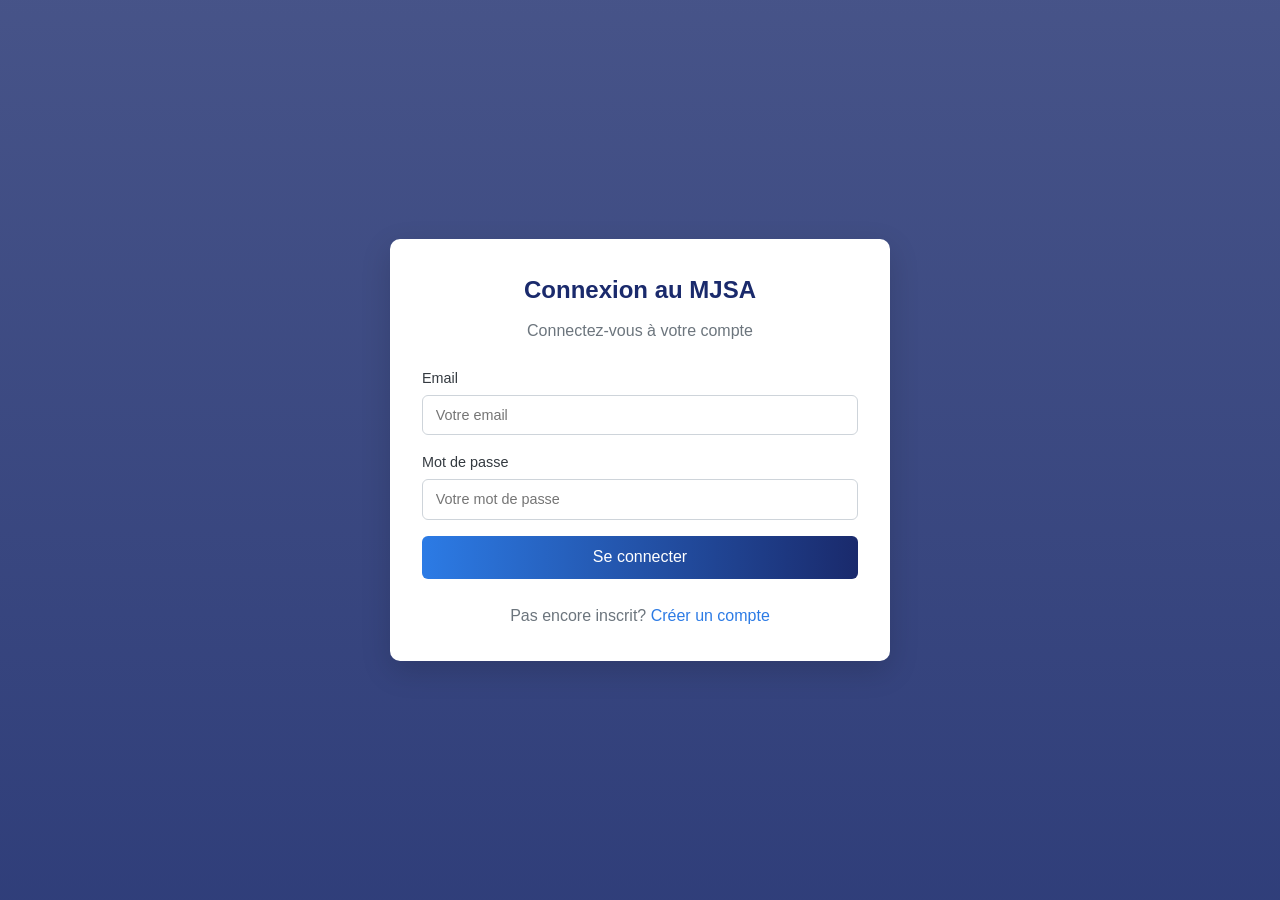
==== index.html @ ceb5ba18 "Update servant names in index.html" ====
<!DOCTYPE html>

<html lang="fr">

<head>

<meta charset="UTF-8">

<meta name="viewport" content="width=device-width, initial-scale=1.0">

<title>MJSA - Mouvement des Jeunes au Service de l'Autel</title>

<style>

/* CSS Reset et styles de base */

* {

margin: 0;

padding: 0;

box-sizing: border-box;

font-family: 'Segoe UI', Tahoma, Geneva, Verdana, sans-serif;

}

body {

background-color: #f8f9fa;

color: #343a40;

line-height: 1.6;

overflow-x: hidden;

}

a {

text-decoration: none;

color: inherit;

}

/* Couleurs principales */

:root {

--primary: #2c7be5;

--secondary: #6c757d;

--success: #00d97e;

--info: #39afd1;

--warning: #f6c343;

--danger: #e63757;

--light: #f8f9fa;

--dark: #343a40;

--white: #ffffff;

--blue-dark: #1a2a6c;

--gold: #d4af37;

}

/* Header */

header {

background: linear-gradient(135deg, var(--blue-dark), var(--primary));

color: var(--white);

padding: 1rem 0;

position: relative;

box-shadow: 0 2px 10px rgba(0, 0, 0, 0.1);

}

.header-container {

display: flex;

justify-content: space-between;

align-items: center;

max-width: 1200px;

margin: 0 auto;

padding: 0 1rem;

flex-wrap: wrap;

}

.logo-container {

display: flex;

align-items: center;

flex: 1;

min-width: 0;

}

.logo {

width: 60px;

height: 60px;

margin-right: 0.8rem;

background-color: var(--gold);

border-radius: 50%;

display: flex;

align-items: center;

justify-content: center;

font-weight: bold;

color: var(--blue-dark);

}

.logo-text h1 {

font-size: 1.5rem;

margin-bottom: 0.3rem;

color: var(--white);

}

.logo-text p {

font-size: 0.8rem;

opacity: 0.9;

color: rgba(255, 255, 255, 0.8);

line-height: 1.3;

}

/* Navigation */

nav {

width: 100%;

order: 3;

margin-top: 1rem;

}

nav ul {

display: flex;

list-style: none;

flex-wrap: wrap;

justify-content: center;

}

nav ul li {

margin: 0.3rem 0.5rem;

}

nav ul li a {

font-weight: 500;

transition: all 0.3s ease;

padding: 0.3rem 0;

position: relative;

color: var(--white);

font-size: 0.9rem;

}

nav ul li a:hover {

color: var(--gold);

}

nav ul li a::after {

content: '';

position: absolute;

bottom: 0;

left: 0;

width: 0;

height: 2px;

background-color: var(--gold);

transition: width 0.3s ease;

}

nav ul li a:hover::after {

width: 100%;

}

/* Menu hamburger pour mobile */

.menu-toggle {

display: none;

flex-direction: column;

justify-content: space-around;

width: 30px;

height: 25px;

background: transparent;

border: none;

cursor: pointer;

padding: 0;

}

.menu-toggle span {

width: 100%;

height: 3px;

background-color: var(--white);

border-radius: 5px;

transition: all 0.3s linear;

}

/* Slider */

.slider-container {

max-width: 1200px;

margin: 1rem auto;

position: relative;

overflow: hidden;

border-radius: 8px;

box-shadow: 0 5px 15px rgba(0, 0, 0, 0.1);

}

.slider {

display: flex;

transition: transform 0.5s ease;

height: 50vh;

max-height: 300px;

}

.slide {

min-width: 100%;

position: relative;

}

.slide img {

width: 100%;

height: 100%;

object-fit: cover;

}

.slide-content {

position: absolute;

bottom: 0;

left: 0;

right: 0;

background: rgba(0, 0, 0, 0.6);

color: white;

padding: 1rem;

}

.slide-content h2 {

margin-bottom: 0.3rem;

font-size: 1.2rem;

}

.slide-content p {

font-size: 0.9rem;

}

.slider-nav {

position: absolute;

top: 50%;

width: 100%;

display: flex;

justify-content: space-between;

transform: translateY(-50%);

padding: 0 0.5rem;

}

.slider-nav button {

background: rgba(255, 255, 255, 0.7);

border: none;

width: 35px;

height: 35px;

border-radius: 50%;

font-size: 1rem;

cursor: pointer;

transition: all 0.3s ease;

color: var(--blue-dark);

}

.slider-nav button:hover {

background: white;

}

.slider-dots {

position: absolute;

bottom: 0.5rem;

left: 50%;

transform: translateX(-50%);

display: flex;

}

.dot {

width: 10px;

height: 10px;

border-radius: 50%;

background: rgba(255, 255, 255, 0.5);

margin: 0 4px;

cursor: pointer;

transition: all 0.3s ease;

}

.dot.active {

background: white;

}

/* Sections */

.section {

padding: 2rem 1rem;

max-width: 1200px;

margin: 0 auto;

}

.section-title {

text-align: center;

margin-bottom: 1.5rem;

position: relative;

}

.section-title h2 {

font-size: 1.8rem;

color: var(--blue-dark);

display: inline-block;

}

.section-title h2::after {

content: '';

position: absolute;

bottom: -8px;

left: 50%;

transform: translateX(-50%);

width: 60px;

height: 3px;

background: var(--gold);

}

/* A propos */

.about-content {

display: flex;

flex-direction: column;

align-items: center;

gap: 1.5rem;

}

.about-text {

width: 100%;

}

.about-image {

width: 100%;

border-radius: 8px;

overflow: hidden;

box-shadow: 0 5px 15px rgba(0, 0, 0, 0.1);

}

.about-image img {

width: 100%;

height: auto;

display: block;

}

/* Mot du Responsable */

.message-section {

background: linear-gradient(135deg, var(--blue-dark), #3a56a8);

color: white;

padding: 2rem 1rem;

position: relative;

overflow: hidden;

}

.message-container {

max-width: 800px;

margin: 0 auto;

position: relative;

z-index: 2;

text-align: center;

}

.message-container h2 {

font-size: 1.8rem;

margin-bottom: 1rem;

color: var(--gold);

}

.message-content {

background: rgba(255, 255, 255, 0.1);

backdrop-filter: blur(10px);

border-radius: 8px;

padding: 1.5rem;

margin-bottom: 1.5rem;

position: relative;

}

.message-content::before {

content: '"';

font-size: 5rem;

position: absolute;

top: -2rem;

left: -0.5rem;

color: rgba(255, 255, 255, 0.1);

font-family: serif;

line-height: 1;

}

.message-content p {

font-size: 1rem;

line-height: 1.6;

margin-bottom: 1rem;

}

.signature {

font-family: 'Brush Script MT', cursive;

font-size: 1.5rem;

color: var(--gold);

margin-top: 0.5rem;

}

.responsable-title {

font-style: italic;

opacity: 0.9;

font-size: 0.9rem;

}

.message-bg {

position: absolute;

top: 0;

left: 0;

width: 100%;

height: 100%;

object-fit: cover;

opacity: 0.2;

z-index: 1;

}

/* Bibliothèque Média */

.media-library {

background: var(--light);

}

.media-gallery {

display: grid;

grid-template-columns: 1fr;

gap: 1rem;

margin-top: 1.5rem;

}

.media-item {

position: relative;

border-radius: 8px;

overflow: hidden;

box-shadow: 0 5px 15px rgba(0, 0, 0, 0.1);

transition: all 0.3s ease;

background: var(--white);

cursor: pointer;

}

.media-item:hover {

transform: translateY(-3px);

box-shadow: 0 8px 20px rgba(0, 0, 0, 0.15);

}

.media-thumbnail {

height: 200px;

overflow: hidden;

}

.media-thumbnail img {

width: 100%;

height: 100%;

object-fit: cover;

transition: transform 0.5s ease;

}

.media-item:hover .media-thumbnail img {

transform: scale(1.05);

}

.media-info {

padding: 1rem;

}

.media-info h3 {

margin-bottom: 0.5rem;

color: var(--blue-dark);

font-size: 1.1rem;

}

.media-meta {

display: flex;

justify-content: space-between;

color: var(--secondary);

font-size: 0.8rem;

margin-bottom: 0.8rem;

}

.media-type {

display: inline-block;

padding: 0.2rem 0.6rem;

border-radius: 20px;

font-size: 0.75rem;

font-weight: bold;

}

.media-type.photo {

background: #e3f2fd;

color: #1976d2;

}

.media-type.video {

background: #ffebee;

color: #d32f2f;

}

.view-btn {

display: inline-block;

background: var(--primary);

color: white;

padding: 0.4rem 0.8rem;

border-radius: 4px;

font-size: 0.85rem;

transition: all 0.3s ease;

}

.view-btn:hover {

background: var(--blue-dark);

}

/* Formulaire d'inscription */

.form-section {

background: linear-gradient(to bottom, #f8f9fa, #e9ecef);

}

.form-container {

background: var(--white);

border-radius: 8px;

padding: 1.5rem;

box-shadow: 0 5px 20px rgba(0, 0, 0, 0.08);

max-width: 800px;

margin: 0 auto;

border: 1px solid rgba(0, 0, 0, 0.05);

}

.form-header {

text-align: center;

margin-bottom: 1.5rem;

}

.form-header h2 {

color: var(--blue-dark);

margin-bottom: 0.5rem;

font-size: 1.5rem;

}

.form-header p {

color: var(--secondary);

font-size: 0.9rem;

}

.form-group {

margin-bottom: 1rem;

}

.form-group label {

display: block;

margin-bottom: 0.3rem;

font-weight: 500;

color: var(--dark);

font-size: 0.9rem;

}

.form-group input,

.form-group select,

.form-group textarea {

width: 100%;

padding: 0.7rem 0.8rem;

border: 1px solid #ced4da;

border-radius: 6px;

font-size: 0.9rem;

transition: all 0.3s ease;

background-color: var(--white);

}

.form-group input:focus,

.form-group select:focus,

.form-group textarea:focus {

border-color: var(--primary);

outline: none;

box-shadow: 0 0 0 3px rgba(44, 123, 229, 0.1);

}

.form-row {

display: flex;

flex-direction: column;

gap: 0;

}

.form-row .form-group {

width: 100%;

}

.submit-btn {

display: block;

width: 100%;

background: linear-gradient(to right, var(--primary), var(--blue-dark));

color: white;

border: none;

padding: 0.8rem;

font-size: 1rem;

font-weight: 500;

border-radius: 6px;

cursor: pointer;

transition: all 0.3s ease;

margin-top: 1rem;

}

.submit-btn:hover {

transform: translateY(-2px);

box-shadow: 0 5px 15px rgba(0, 0, 0, 0.1);

}

/* Section Inspirante */

.inspiration-section {

background: url('https://images.unsplash.com/photo-1518837695005-2083093ee35b?ixlib=rb-1.2.1&auto=format&fit=crop&w=1350&q=80') center/cover no-repeat;

padding: 3rem 1rem;

text-align: center;

color: white;

position: relative;

}

.inspiration-section::before {

content: '';

position: absolute;

top: 0;

left: 0;

width: 100%;

height: 100%;

background: rgba(26, 42, 108, 0.85);

}

.inspiration-content {

max-width: 800px;

margin: 0 auto;

position: relative;

z-index: 2;

}

.inspiration-content h2 {

font-size: 1.8rem;

margin-bottom: 1rem;

color: var(--gold);

}

.inspiration-content p {

font-size: 1rem;

margin-bottom: 1.5rem;

line-height: 1.6;

}

.verse {

font-style: italic;

font-size: 1.1rem;

margin: 1.5rem 0;

position: relative;

padding: 0 1.5rem;

color: rgba(255, 255, 255, 0.9);

}

.verse::before,

.verse::after {

content: '"';

font-size: 2rem;

position: absolute;

color: rgba(212, 175, 55, 0.3);

}

.verse::before {

top: -0.8rem;

left: 0;

}

.verse::after {

bottom: -1.5rem;

right: 0;

}

.cta-button {

display: inline-block;

background: linear-gradient(to right, var(--gold), #b8860b);

color: var(--dark);

padding: 0.8rem 1.5rem;

border-radius: 50px;

font-size: 0.9rem;

font-weight: bold;

text-transform: uppercase;

letter-spacing: 0.5px;

margin-top: 0.5rem;

transition: all 0.3s ease;

box-shadow: 0 5px 15px rgba(0, 0, 0, 0.2);

}

.cta-button:hover {

transform: translateY(-3px);

box-shadow: 0 8px 20px rgba(0, 0, 0, 0.3);

color: var(--white);

}

/* Footer */

footer {

background: var(--blue-dark);

color: var(--white);

padding: 2rem 0 1rem;

}

.footer-container {

max-width: 1200px;

margin: 0 auto;

padding: 0 1rem;

display: grid;

grid-template-columns: 1fr;

gap: 1.5rem;

}

.footer-col h3 {

font-size: 1.1rem;

margin-bottom: 1rem;

position: relative;

padding-bottom: 0.5rem;

color: var(--white);

}

.footer-col h3::after {

content: '';

position: absolute;

bottom: 0;

left: 0;

width: 40px;

height: 2px;

background: var(--gold);

}

.footer-col p {

margin-bottom: 0.8rem;

opacity: 0.8;

color: rgba(255, 255, 255, 0.8);

font-size: 0.9rem;

}

.footer-links {

list-style: none;

}

.footer-links li {

margin-bottom: 0.5rem;

}

.footer-links a {

opacity: 0.8;

transition: opacity 0.3s ease;

color: rgba(255, 255, 255, 0.8);

font-size: 0.9rem;

}

.footer-links a:hover {

opacity: 1;

color: var(--gold);

}

.social-links {

display: flex;

gap: 0.8rem;

margin-top: 0.8rem;

}

.social-links a {

display: flex;

align-items: center;

justify-content: center;

width: 35px;

height: 35px;

background: rgba(255, 255, 255, 0.1);

border-radius: 50%;

transition: all 0.3s ease;

color: var(--white);

font-size: 1rem;

}

.social-links a:hover {

background: var(--gold);

transform: translateY(-3px);

color: var(--dark);

}

.copyright {

text-align: center;

padding-top: 1.5rem;

margin-top: 1.5rem;

border-top: 1px solid rgba(255, 255, 255, 0.1);

opacity: 0.7;

font-size: 0.8rem;

color: rgba(255, 255, 255, 0.7);

}

/* Styles pour l'authentification */

.auth-section {

min-height: 100vh;

display: flex;

align-items: center;

justify-content: center;

background: linear-gradient(rgba(26, 42, 108, 0.8), rgba(26, 42, 108, 0.9));

padding: 2rem;

}

.auth-container {

background: var(--white);

border-radius: 10px;

padding: 2rem;

box-shadow: 0 10px 30px rgba(0, 0, 0, 0.15);

width: 100%;

max-width: 500px;

}

.auth-header {

text-align: center;

margin-bottom: 1.5rem;

}

.auth-header h2 {

color: var(--blue-dark);

margin-bottom: 0.5rem;

font-size: 1.5rem;

}

.auth-header p {

color: var(--secondary);

}

.form-switch {

text-align: center;

margin-top: 1.5rem;

color: var(--secondary);

}

.form-switch a {

color: var(--primary);

font-weight: 500;

cursor: pointer;

}

/* Message de bienvenue */

.welcome-banner {

background: linear-gradient(135deg, var(--blue-dark), #3a56a8);

color: white;

padding: 1.5rem;

text-align: center;

margin-bottom: 2rem;

border-radius: 0 0 10px 10px;

}

.welcome-banner h2 {

margin-bottom: 0.5rem;

color: var(--gold);

}

/* Site Content */

.site-content {

display: none;

}

/* Lightbox */

.lightbox {

display: none;

position: fixed;

top: 0;

left: 0;

width: 100%;

height: 100%;

background-color: rgba(0, 0, 0, 0.9);

z-index: 1000;

justify-content: center;

align-items: center;

}

.lightbox-content {

max-width: 90%;

max-height: 90%;

}

.lightbox-content img {

max-width: 100%;

max-height: 100%;

border-radius: 8px;

box-shadow: 0 0 25px rgba(0, 0, 0, 0.5);

}

.lightbox-close {

position: absolute;

top: 20px;

right: 20px;

color: white;

font-size: 2rem;

cursor: pointer;

background: rgba(0, 0, 0, 0.5);

width: 40px;

height: 40px;

border-radius: 50%;

display: flex;

align-items: center;

justify-content: center;

}

.lightbox-caption {

position: absolute;

bottom: 20px;

left: 0;

right: 0;

text-align: center;

color: white;

padding: 10px;

background: rgba(0, 0, 0, 0.7);

}

/* Styles pour les programmes */

.program-section {

background: var(--light);

}

.program-tabs {

display: flex;

justify-content: center;

margin-bottom: 2rem;

border-bottom: 1px solid #dee2e6;

}

.program-tab {

padding: 0.8rem 1.5rem;

cursor: pointer;

font-weight: 500;

color: var(--secondary);

border-bottom: 3px solid transparent;

transition: all 0.3s ease;

}

.program-tab.active {

color: var(--primary);

border-bottom: 3px solid var(--primary);

}

.program-content {

display: none;

}

.program-content.active {

display: block;

}

.schedule-table {

width: 100%;

border-collapse: collapse;

margin-bottom: 2rem;

background: var(--white);

border-radius: 8px;

overflow: hidden;

box-shadow: 0 5px 15px rgba(0, 0, 0, 0.08);

}

.schedule-table th,

.schedule-table td {

padding: 1rem;

text-align: left;

border-bottom: 1px solid #dee2e6;

}

.schedule-table th {

background-color: var(--blue-dark);

color: var(--white);

font-weight: 500;

}

.schedule-table tr:last-child td {

border-bottom: none;

}

.schedule-table tr:nth-child(even) {

background-color: #f8f9fa;

}

.schedule-table tr:hover {

background-color: #e9ecef;

}

.mass-schedule {

margin-bottom: 2rem;

}

.mass-day {

background: var(--white);

border-radius: 8px;

padding: 1.5rem;

margin-bottom: 1.5rem;

box-shadow: 0 5px 15px rgba(0, 0, 0, 0.08);

}

.mass-day h3 {

color: var(--blue-dark);

margin-bottom: 1rem;

padding-bottom: 0.5rem;

border-bottom: 2px solid var(--gold);

}

.servant-grid {

display: grid;

grid-template-columns: repeat(2, 1fr);

gap: 1rem;

}

.servant-item {

background: #f8f9fa;

padding: 0.8rem;

border-radius: 6px;

text-align: center;

}

/* Media Queries */

@media (min-width: 769px) {

.header-container {

flex-wrap: nowrap;

padding: 0 2rem;

}

nav {

width: auto;

order: initial;

margin-top: 0;

}

.menu-toggle {

display: none;

}

.logo {

width: 80px;

height: 80px;

}

.logo-text h1 {

font-size: 1.8rem;

}

.logo-text p {

font-size: 0.9rem;

}

nav ul li a {

font-size: 1rem;

}

.slider {

height: 400px;

max-height: none;

}

.slide-content {

padding: 1.5rem;

}

.slide-content h2 {

font-size: 1.8rem;

}

.section {

padding: 3rem 2rem;

}

.about-content {

flex-direction: row;

}

.media-gallery {

grid-template-columns: repeat(3, 1fr);

}

.form-row {

flex-direction: row;

gap: 1.5rem;

}

.footer-container {

grid-template-columns: repeat(3, 1fr);

}

.servant-grid {

grid-template-columns: repeat(4, 1fr);

}

}

</style>

</head>

<body>

<!-- Section d'authentification (visible par défaut) -->

<section class="auth-section" id="auth-section">

<div class="auth-container" id="login-form">

<div class="auth-header">

<h2>Connexion au MJSA</h2>

<p>Connectez-vous à votre compte</p>

</div>

<form id="login-form-element">

<div class="form-group">

<label for="login-email">Email</label>

<input type="email" id="login-email" required placeholder="Votre email">

</div>

<div class="form-group">

<label for="login-password">Mot de passe</label>

<input type="password" id="login-password" required placeholder="Votre mot de passe">

</div>

<button type="submit" class="submit-btn">Se connecter</button>

<div class="form-switch">

Pas encore inscrit? <a id="show-register">Créer un compte</a>

</div>

</form>

</div>

<div class="auth-container" id="register-form" style="display: none;">

<div class="auth-header">

<h2>Inscription au MJSA</h2>

<p>Rejoignez notre mouvement</p>

</div>

<form id="register-form-element">

<div class="form-row">

<div class="form-group">

<label for="nom">Nom</label>

<input type="text" id="nom" required placeholder="Votre nom">

</div>

<div class="form-group">

<label for="prenom">Prénom</label>

<input type="text" id="prenom" required placeholder="Votre prénom">

</div>

</div>

<div class="form-group">

<label for="email">Email</label>

<input type="email" id="email" required placeholder="Votre email">

</div>

<div class="form-row">

<div class="form-group">

<label for="password">Mot de passe</label>

<input type="password" id="password" required placeholder="Choisissez un mot de passe">

</div>

<div class="form-group">

<label for="confirm-password">Confirmer le mot de passe</label>

<input type="password" id="confirm-password" required placeholder="Confirmez votre mot de passe">

</div>

</div>

<div class="form-group">

<label for="date-naissance">Date de naissance</label>

<input type="date" id="date-naissance" required>

</div>

<div class="form-group">

<label for="motivation">Pourquoi souhaitez-vous rejoindre le MJSA?</label>

<textarea id="motivation" rows="3" placeholder="Décrivez vos motivations..."></textarea>

</div>

<button type="submit" class="submit-btn">S'inscrire</button>

<div class="form-switch">

Déjà inscrit? <a id="show-login">Se connecter</a>

</div>

</form>

</div>

</section>

<!-- Lightbox pour afficher les images -->

<div class="lightbox" id="lightbox">

<div class="lightbox-close" id="lightbox-close">×</div>

<div class="lightbox-content" id="lightbox-content"></div>

<div class="lightbox-caption" id="lightbox-caption"></div>

</div>

<!-- Contenu du site (masqué initialement) -->

<div class="site-content" id="site-content">

<!-- Header -->

<header>

<div class="header-container">

<div class="logo-container">

<img src="logo.jpeg" alt="Logo MJSA" class="logo">

<div class="logo-text">

<h1>MJSA</h1>

<p>Mouvement des Jeunes au Service de l'Autel<br>Paroisse Sainte Anne de Port-Bouët</p>

</div>

</div>

<button class="menu-toggle" aria-label="Toggle menu">

<span></span>

<span></span>

<span></span>

</button>

<nav id="main-nav">

<ul>

<li><a href="#accueil">Accueil</a></li>

<li><a href="#apropos">À propos</a></li>

<li><a href="#message">Mot du Responsable</a></li>

<li><a href="#bibliotheque">Bibliothèque</a></li>

<li><a href="#programmes">Programmes</a></li>

<li><a href="#inspiration">Inspiration</a></li>

<li><a href="#" id="logout-link">Déconnexion</a></li>

</ul>

</nav>

</div>

</header>

<!-- Message de bienvenue -->

<div class="welcome-banner">

<div class="container">

<h2>Bienvenue, <span id="user-name">Cher Membre</span> !</h2>

<p>Votre inscription a été réussie. Nous sommes ravis de vous compter parmi nous.</p>

</div>

</div>

<!-- Slider -->

<section id="accueil" class="slider-container">

<div class="slider">

<div class="slide">

<img src="akichi.jpeg" alt="FONDATEUR DU MJSA">

<div class="slide-content">

<h2>feu Monseigneur joseph aka AKICHI</h2>

<p>Rejoignez notre mouvement pour servir avec joie, respect, amour et fidelité</p>

</div>

</div>

<div class="slide">

<img src="jean luc .jpeg" alt="Retraite spirituelle">

<div class="slide-content">

<h2>Feu Père franciscain jean luc picault </h2>

<p>Fondateur du MJSA</p>

</div>

</div>

<div class="slide">

<img src="tarcisus.jpeg" alt="Formation des servants">

<div class="slide-content">

<h2>Notre saint patron </h2>

<p>Améliorez vos compétences pour mieux servir</p>

</div>

</div>

</div>

<div class="slider-nav">

<button class="prev-btn">&#10094;</button>

<button class="next-btn">&#10095;</button>

</div>

<div class="slider-dots">

<div class="dot active"></div>

<div class="dot"></div>

<div class="dot"></div>

</div>

</section>

<!-- À propos -->

<section id="apropos" class="section">

<div class="section-title">

<h2>À propos du MJSA</h2>

</div>

<div class="about-content">

<div class="about-text">

<p>Le Mouvement des Jeunes au Service de l'Autel (MJSA) de la Paroisse Sainte Anne de Port-Bouët est une organisation catholique qui rassemble des jeunes désireux de servir Dieu et l'Église à travers le service liturgique. fondé en 1988,le MJSA a pour mission de former des servants d'autel compétents, pieux et engagés dans leur foi.</p>

<p>Notre mouvement offre une formation spirituelle, liturgique et humaine aux jeunes qui souhaitent participer activement à la célébration eucharistique. Nous tenons nos répétitions les mercredis de 15h à 17h et les formations les dimanches de 15h à a 17h</p>

</div>

<div class="about-image">

<img src="gbpnhi.jpeg" alt="Groupe MJSA">

</div>

</div>

</section>

<!-- Mot du Responsable -->

<section id="message" class="message-section">

<img src="https://images.unsplash.com/photo-1518837695005-2083093ee35b?ixlib=rb-1.2.1&auto=format&fit=crop&w=1350&q=80" alt="Background" class="message-bg">

<div class="message-container">

<h2>Mot du Responsable</h2>

<div class="message-content">

<p>Chers jeunes servants, chers parents, chers membres de notre communauté paroissiale,</p>

<p>En cette année dédiée à la jeunesse et au service liturgique, je tiens à vous exprimer toute ma gratitude pour votre engagement au sein du Mouvement des Jeunes au Service de l'Autel de la Paroisse Sainte Anne de Port-Bouët.</p>

<p>Servir à l'autel n'est pas simplement une activité parmi d'autres, c'est une vocation sacrée qui vous rapproche chaque jour un peu plus du mystère eucharistique. À travers votre service, vous devenez des témoins vivants pour toute l'assemblée.</p>

<div class="signature">R. BROU Axel-mary oswald</div>

<div class="responsable-title">Responsable du MJSA - Sainte Anne de Port-Bouët</div>

</div>

</div>

</section>

<!-- Bibliothèque Média COMPLÈTE -->

<section id="bibliotheque" class="section media-library">

<div class="section-title">

<h2>Bibliothèque Média</h2>

</div>

<p style="text-align: center; margin-bottom: 2rem; color: var(--secondary);">Découvrez nos photos et vidéos des activités du MJSA. Cliquez sur une image pour l'agrandir.</p>

<div class="media-gallery">

<!-- Première ligne -->

<div class="media-item" data-image="soutanelle.jpeg" data-title="Photo avec le gbonhi des magnifique enfants de choeur">

<div class="media-thumbnail">

<img src="soutanelle.jpeg" alt="Gbonhi des magnifique enfants de choeur">

</div>

<div class="media-info">

<h3>Photo avec le gbonhi des magnifique enfants de choeur</h3>

<div class="media-meta">

<span>13 juillet 2025</span>

<span class="media-type photo">Photo</span>

</div>

<div class="view-btn">Voir</div>

</div>

</div>

<div class="media-item" data-image="theo.jpeg" data-title="Le petit diocesain">

<div class="media-thumbnail">

<img src="theo.jpeg" alt="Le petit diocesain">

</div>

<div class="media-info">

<h3>Le petit Diocesain</h3>

<div class="media-meta">

<span>13 juillet 2025</span>

<span class="media-type photo">Photo</span>

</div>

<div class="view-btn">Voir</div>

</div>

</div>

<div class="media-item" data-image="les promettants.jpeg" data-title="Les nouveaux promettants">

<div class="media-thumbnail">

<img src="les promettants.jpeg" alt="Nouveaux promettants">

</div>

<div class="media-info">

<h3>Les nouveaux promettants</h3>

<div class="media-meta">

<span>13 juillet 2025</span>

<span class="media-type photo">Photo</span>

</div>

<div class="view-btn">Voir</div>

</div>

</div>

<!-- Deuxième ligne -->

<div class="media-item" data-image="catholique.jpeg" data-title="Quelque autre servants">

<div class="media-thumbnail">

<img src="catholique.jpeg" alt="Autres servants">

</div>

<div class="media-info">

<h3>Quelques autre servants</h3>

<div class="media-meta">

<span>18 Avril 2025</span>

<span class="media-type photo">Photo</span>

</div>

<div class="view-btn">Voir</div>

</div>

</div>

<div class="media-item" data-image="dago.jpeg" data-title="Servant, missionnaire">

<div class="media-thumbnail">

<img src="dago.jpeg" alt="Servant missionnaire">

</div>

<div class="media-info">

<h3>Servant, missionnaire</h3>

<div class="media-meta">

<span>13 mai 2025</span>

<span class="media-type photo">Photo</span>

</div>

<div class="view-btn">Voir</div>

</div>

</div>

<div class="media-item" data-image="famille.jpeg" data-title="Une famille où il fait bon vivre">

<div class="media-thumbnail">

<img src="famille.jpeg" alt="Famille MJSA">

</div>

<div class="media-info">

<h3>Une famille où il fait bon vivre</h3>

<div class="media-meta">

<span>13 Mai 2024</span>

<span class="media-type photo">Photo</span>

</div>

<div class="view-btn">Voir</div>

</div>

</div>

<!-- Troisième ligne -->

<div class="media-item" data-image="yoyo.jpeg" data-title="Le premier responsable">

<div class="media-thumbnail">

<img src="yoyo.jpeg" alt="Premier responsable">

</div>

<div class="media-info">

<h3>Le premier responsable</h3>

<div class="media-meta">

<span>13 Avril 2025</span>

<span class="media-type photo">Photo</span>

</div>

<div class="view-btn">Voir</div>

</div>

</div>

<div class="media-item" data-image="tarcisus.jpeg" data-title="Notre saint patron">

<div class="media-thumbnail">

<img src="tarcisus.jpeg" alt="Saint patron">

</div>

<div class="media-info">

<h3>Notre saint patron</h3>

<div class="media-meta">

<span>13 Avril 2025</span>

<span class="media-type photo">Photo</span>

</div>

<div class="view-btn">Voir</div>

</div>

</div>

<div class="media-item" data-image="respo.jpeg" data-title="Quelques responsables">

<div class="media-thumbnail">

<img src="respo.jpeg" alt="Responsables MJSA">

</div>

<div class="media-info">

<h3>Quelques responsables</h3>

<div class="media-meta">

<span>15 Mai 2025</span>

<span class="media-type photo">Photo</span>

</div>

<div class="view-btn">Voir</div>

</div>

</div>

</div>

</section>

<!-- Section Programmes -->

<section id="programmes" class="section program-section">

<div class="section-title">

<h2>Programme d'Activités & Programmes des Messe</h2>

</div>

<div class="program-tabs">

<div class="program-tab active" data-tab="activities">Activités</div>

<div class="program-tab" data-tab="masses">Messes</div>

</div>

<div class="program-content active" id="activities-content">

<h3 style="text-align: center; margin-bottom: 1.5rem; color: var(--blue-dark);">Programme d'Activités 2025-2026</h3>

<table class="schedule-table">

<thead>

<tr>

<th>Date</th>

<th>Activité</th>

<th>Lieu</th>

</tr>

</thead>

<tbody>

<tr>

<td>02 Novembre 2025</td>

<td>Prière collective d'ouverture</td>

<td>Paroisse sainte Anne de Port-Bouet</td>

</tr>

<tr>

<td>29 Novembre 2025</td>

<td>24h de prière</td>

<td>Chapelle de l'hopital</td>

</tr>

<tr>

<td>27 Decembre 2025</td>

<td>MJSA CHAMPIONSHIP</td>

<td>Terrain de l'ecole de la mission</td>

</tr>

<tr>

<td>03 Janvier 2026</td>

<td>Journée récréative</td>

<td>Paroisse sainte Anne de Port-Bouet</td>

</tr>

<tr>

<td>24 Janvier 2026</td>

<td>MJSA CHAMPIONSHIP</td>

<td>Terrain de l'ecole de la mission</td>

</tr>

<tr>

<td>31 Janvier 2026</td>

<td>24h de prière</td>

<td>Chapelle de l'hopital</td>

</tr>

<tr>

<td>19 Février 2026</td>

<td>Visite guidée</td>

<td>À déterminer</td>

</tr>

<tr>

<td>28 Février 2026</td>

<td>MJSA CHAMPIONSHIP</td>

<td>Terrain de l'ecole de la mission</td>

</tr>

<tr>

<td>01 Mars 2026</td>

<td>Visite fraternelle</td>

<td>Paroisse cœur immaculé de marie Imperial de Bassam </td>

</tr>

<tr>

<td>05 Avril 2026</td>

<td>Répétition générale Semaine Sainte</td>

<td>Église Sainte Anne</td>

</tr>

<tr>

<td>18-20 Avril 2026</td>

<td>MJSA CHAMPIONSHIP</td>

<td>Terrain de l'ecole de la mission</td>

</tr>

<tr>

<td>28 Mai 2025</td>

<td>24h de prière</td>

<td>Chapelle de l'hopital</td>

</tr>

<tr>

<td>04 Avril 2026</td>

<td>MJSA CHAMPIONSHIP</td>

<td>Terrain de l'ecole de la mission</td>

</tr>

<tr>

<td>10 Avril 2026</td>

<td>Journée fraternelle avec les CVAV</td>

<td>Paroisse sainte Anne de Port-Bouet</td>

</tr>

<tr>

<td> MAI 2026</td>

<td>Promesse Diocésaine</td>

<td>À determiner</td>

</tr>

<tr>

<td>23 MAI 2026</td>

<td>MJSA CHAMPIONSHIP</td>

<td>Terrain de l'ecole de la mission</td>

</tr>

<tr>

<td>30 MAI 2026</td>

<td>24h de prière</td>

<td>Chapelle de l'hopital</td>

</tr>

<tr>

<td>07 Juin 2026</td>

<td>Ceremonie de prise d 'Aubes et de prise de croix</td>

<td>Paroisse sainte Anne</td>

</tr>

<tr>

<td> Juillet 2026</td>

<td>Secteur Bonoua ou Aboisso</td>

<td>Camp de formation</td>

</tr>

</tbody>

</table>

</div>

<div class="program-content" id="masses-content">

<h3 style="text-align: center; margin-bottom: 1.5rem; color: var(--blue-dark);">Programme des Messes Hebdomadaires</h3>

<div class="mass-schedule">

<!-- Lundi -->

<div class="mass-day">

<h3>Lundi - Messe à 6h20</h3>

<div class="servant-grid">

<div class="servant-item">N'ZEBO Mael</div>

<div class="servant-item">ADADE Marc</div>


</div>

</div>

<!-- Mardi -->

<div class="mass-day">

<h3>Mardi - Messe à 6h20</h3>

<div class="servant-grid">

<div class="servant-item">YAO Eza</div>

<div class="servant-item">ABLE HANS</div>

<div class="servant-item">NIAKPA Rayan</div>


</div>

</div>

<!-- Mercredi -->

<div class="mass-day">

<h3>Mercredi - Messe à 6h20</h3>

<div class="servant-grid">

<div class="servant-item">KOUAKOU Roger</div>

<div class="servant-item">ADOUKO Archange</div>

<div class="servant-item">KOFFI Kylian</div>


</div>

</div>

<!-- Jeudi -->

<div class="mass-day">

<h3>Jeudi - Messe à 6h20</h3>

<div class="servant-grid">

<div class="servant-item">N'ZEBO Mael</div>

<div class="servant-item">SAOURA Essaie</div>

<div class="servant-item">LAHIBI ZORO</div>



</div>

</div>

<!-- Vendredi -->

<div class="mass-day">

<h3>Vendredi - Messe à 6h20</h3>

<div class="servant-grid">

<div class="servant-item">ADADE Marc</div>

<div class="servant-item">MAMBO Archange</div>

<div class="servant-item">KOFFI Kylian</div>

  
</div>

</div>

<!-- Samedi -->

<div class="mass-day">

<h3>Samedi - Messe à 6h20</h3>

<div class="servant-grid">

<div class="servant-item">KOUAKOU Guy roger</div>

<div class="servant-item">DJAMALA David</div>

<div class="servant-item">NIAKPA Rayan</div>


</div>

</div>

<!-- Samedi -->

<div class="mass-day">

<h3>Samedi - Messe à 18h30</h3>

<div class="servant-grid">

<div class="servant-item">BINI Charnel </div>

<div class="servant-item">AKA Christ</div>

<div class="servant-item">YAYO Josseph</div>

</div>

</div>

<!-- Dimanche -->

<div class="mass-day">

<h3>Dimanche - Messes à 6h30</h3>

<div class="servant-grid">

<div class="servant-item">ABLE Hans </div>

<div class="servant-item">NOGBOU Amichia</div>

<div class="servant-item">KEITA Oracle</div>

<div class="servant-item">ADOUKO Archange</div>

<div class="servant-item">BISSIE Bryan</div>

<div class="servant-item">R. DAGO Ange</div>
  
</div>

</div>

<!-- Dimanche -->

<div class="mass-day">

<h3>Dimanche - 8h30</h3>

<div class="servant-grid">

<div class="servant-item">N'GUESSAN Ange </div>

<div class="servant-item">ADADE MARC</div>

<div class="servant-item">MAMBO AMICHIA</div>

<div class="servant-item">AGBOHIBOR Dylan</div>

<div class="servant-item">KPAGNIBO Marc</div>

<div class="servant-item">R. NOGBOU Jean</div>

</div>

</div>

<!-- Dimanche -->

<div class="mass-day">

<h3>Dimanche - 10h00</h3>

<div class="servant-grid">

<div class="servant-item">N'GUESSAN Prince</div>

<div class="servant-item">LAHIBI ZORO</div>

<div class="servant-item">TANOE Amichia</div>

<div class="servant-item">KOFFI Kylian</div>

<div class="servant-item">DIBLI Christ</div>

<div class="servant-item">DJAMALA David</div>

</div>

</div>

<!-- Dimanche Hôpital -->

<div class="mass-day">

<h3>Dimanche - Messes à l'Hôpital: 9h00 </h3>

<div class="servant-grid">

<div class="servant-item">N'ZEBO Mael</div>

<div class="servant-item">NIAKPA Rayan</div>

<div class="servant-item">KOUABRAN Guy</div>
  

</div>
  </div>

<!-- Dimanche Hôpital -->

<div class="mass-day">

<h3>Dimanche - Messes à l'Hôpital: 11h00</h3>

<div class="servant-grid">

<div class="servant-item">YAYO Emmanuel</div>

<div class="servant-item">N'GUETTIA Enoch</div>

<div class="servant-item">DONDJI Mael</div>

</div>

</div>

<!-- Jeudi Adoration -->

<div class="mass-day">

<h3>Jeudi - Adoration à 18h30</h3>

<div class="servant-grid">

<div class="servant-item">BINI Charnel</div>

<div class="servant-item">ADOUKO Archange</div>

</div>

</div>

</div>

</div>

</section>

<!-- Section Inspirante -->

<section id="inspiration" class="inspiration-section">

<div class="inspiration-content">

<h2>Votre Service, Une Vocation</h2>

<p>Servir à l'autel est un privilège et une grâce. À travers ce ministère, vous participez activement à la liturgie et devenez des témoins de la foi pour toute la communauté.</p>

<div class="verse">

"Comme je suis heureux de ceux qui habitent ta maison et qui peuvent te louer sans cesse !"

</div>

<p>Le MJSA vous offre une formation complète pour grandir spirituellement tout en apprenant à servir avec dignité et piété. Rejoignez-nous dans cette belle aventure de fait !</p>

<a href="#inscription" class="cta-button">Nous Rejoindre</a>

</div>

</section>

<!-- Footer -->

<footer>

<div class="footer-container">

<div class="footer-col">

<h3>MJSA</h3>

<p>Mouvement des Jeunes au Service de l'Autel<br>Paroisse Sainte Anne de Port-Bouët</p>

<div class="social-links">

<a href="#"><i>📱</i></a>

<a href="#"><i>📘</i></a>

<a href="#"><i>📸</i></a>

<a href="#"><i>🐦</i></a>

</div>

</div>

<div class="footer-col">

<h3>Liens Rapides</h3>

<ul class="footer-links">

<li><a href="#accueil">Accueil</a></li>

<li><a href="#apropos">À propos</a></li>

<li><a href="#message">Mot du Responsable</a></li>

<li><a href="#bibliotheque">Bibliothèque</a></li>

<li><a href="#programmes">Programmes</a></li>

<li><a href="#inspiration">Inspiration</a></li>

</ul>

</div>

<div class="footer-col">

<h3>Contact</h3>

<p><i>📍</i> Paroisse Sainte Anne de Port-Bouët<br>Abidjan, Côte d'Ivoire</p>

<p><i>📞</i> +225 01 52 99 91 26</p>

<p><i>📞</i> +225 01 51 00 61 41</p>

<p><i>📧</i> koffibossypatrick@gmail.com</p>

</div>

</div>

<div class="copyright">

<p>&copy; 2025 MJSA - Mouvement des Jeunes au Service de l'Autel - Sainte Anne de Port-Bouët. Tous droits réservés.</p>

</div>

</footer>

</div>

<script>

// Gestion de l'affichage des formulaires

document.getElementById('show-register').addEventListener('click', function() {

document.getElementById('login-form').style.display = 'none';

document.getElementById('register-form').style.display = 'block';

});

document.getElementById('show-login').addEventListener('click', function() {

document.getElementById('register-form').style.display = 'none';

document.getElementById('login-form').style.display = 'block';

});

// Gestion de la soumission du formulaire d'inscription

document.getElementById('register-form-element').addEventListener('submit', function(e) {

e.preventDefault();

// Validation des mots de passe

const password = document.getElementById('password').value;

const confirmPassword = document.getElementById('confirm-password').value;

if (password !== confirmPassword) {

alert('Les mots de passe ne correspondent pas.');

return;

}

// Récupération des données du formulaire

const userData = {

nom: document.getElementById('nom').value,

prenom: document.getElementById('prenom').value,

email: document.getElementById('email').value,

dateNaissance: document.getElementById('date-naissance').value,

motivation: document.getElementById('motivation').value

};

// Simulation d'un envoi réussi

simulateRegistration(userData);

});

// Gestion de la soumission du formulaire de connexion

document.getElementById('login-form-element').addEventListener('submit', function(e) {

e.preventDefault();

const email = document.getElementById('login-email').value;

const password = document.getElementById('login-password').value;

// Vérifier si l'utilisateur existe

const storedUser = JSON.parse(localStorage.getItem('mjsa_user'));

if (storedUser && storedUser.email === email && storedUser.password === password) {

showSiteContent(storedUser);

} else {

alert('Email ou mot de passe incorrect.');

}

});

// Gestion de la déconnexion

document.getElementById('logout-link').addEventListener('click', function(e) {

e.preventDefault();

localStorage.removeItem('mjsa_loggedIn');

document.getElementById('site-content').style.display = 'none';

document.getElementById('auth-section').style.display = 'flex';

});

// Fonction pour simuler l'inscription

function simulateRegistration(userData) {

// Afficher un indicateur de chargement

const submitBtn = document.querySelector('#register-form-element .submit-btn');

const originalText = submitBtn.textContent;

submitBtn.textContent = 'Inscription en cours...';

submitBtn.disabled = true;

// Simuler un délai d'enregistrement

setTimeout(function() {

// Enregistrer l'utilisateur dans le localStorage

userData.password = document.getElementById('password').value;

localStorage.setItem('mjsa_user', JSON.stringify(userData));

localStorage.setItem('mjsa_loggedIn', 'true');

// Afficher le site avec les données utilisateur

showSiteContent(userData);

// Restaurer le texte du bouton

submitBtn.textContent = originalText;

submitBtn.disabled = false;

}, 1500);

}

// Fonction pour afficher le contenu du site

function showSiteContent(userData) {

// Masquer la section d'authentification

document.getElementById('auth-section').style.display = 'none';

// Afficher le contenu du site

document.getElementById('site-content').style.display = 'block';

// Personnaliser le message de bienvenue

document.getElementById('user-name').textContent = userData.prenom + ' ' + userData.nom;

// Démarrer le slider

initSlider();

// Initialiser la lightbox

initLightbox();

// Initialiser les onglets des programmes

initProgramTabs();

}

// Vérifier si l'utilisateur est déjà connecté au chargement de la page

window.addEventListener('DOMContentLoaded', function() {

const isLoggedIn = localStorage.getItem('mjsa_loggedIn');

const userData = JSON.parse(localStorage.getItem('mjsa_user'));

if (isLoggedIn && userData) {

showSiteContent(userData);

}

});

// Script pour le slider

function initSlider() {

let currentSlide = 0;

const slides = document.querySelectorAll('.slide');

const dots = document.querySelectorAll('.dot');

const totalSlides = slides.length;

function showSlide(index) {

if (index >= totalSlides) {

currentSlide = 0;

} else if (index < 0) {

currentSlide = totalSlides - 1;

} else {

currentSlide = index;

}

const slider = document.querySelector('.slider');

slider.style.transform = `translateX(-${currentSlide * 100}%)`;

// Mettre à jour les dots

dots.forEach((dot, i) => {

dot.classList.toggle('active', i === currentSlide);

});

}

document.querySelector('.next-btn').addEventListener('click', () => {

showSlide(currentSlide + 1);

});

document.querySelector('.prev-btn').addEventListener('click', () => {

showSlide(currentSlide - 1);

});

dots.forEach((dot, i) => {

dot.addEventListener('click', () => {

showSlide(i);

});

});

// Auto-slide

setInterval(() => {

showSlide(currentSlide + 1);

}, 5000);

}

// Menu mobile toggle

const menuToggle = document.querySelector('.menu-toggle');

const mainNav = document.getElementById('main-nav');

if (menuToggle && mainNav) {

menuToggle.addEventListener('click', function() {

mainNav.classList.toggle('active');

this.classList.toggle('active');

});

}

// Lightbox pour les images

function initLightbox() {

const lightbox = document.getElementById('lightbox');

const lightboxContent = document.getElementById('lightbox-content');

const lightboxCaption = document.getElementById('lightbox-caption');

const lightboxClose = document.getElementById('lightbox-close');

const mediaItems = document.querySelectorAll('.media-item');

// Ouvrir la lightbox au clic sur une image

mediaItems.forEach(item => {

item.addEventListener('click', function() {

const imageUrl = this.getAttribute('data-image');

const title = this.getAttribute('data-title');

// Afficher l'image dans la lightbox

lightboxContent.innerHTML = `<img src="${imageUrl}" alt="${title}">`;

lightboxCaption.textContent = title;

lightbox.style.display = 'flex';

});

});

// Fermer la lightbox

lightboxClose.addEventListener('click', function() {

lightbox.style.display = 'none';

});

// Fermer la lightbox en cliquant à l'extérieur du contenu

lightbox.addEventListener('click', function(e) {

if (e.target === lightbox) {

lightbox.style.display = 'none';

}

});

// Fermer la lightbox avec la touche Échap

document.addEventListener('keydown', function(e) {

if (e.key === 'Escape') {

lightbox.style.display = 'none';

}

});

}

// Gestion des onglets des programmes

function initProgramTabs() {

const tabs = document.querySelectorAll('.program-tab');

tabs.forEach(tab => {

tab.addEventListener('click', function() {

// Désactiver tous les onglets

tabs.forEach(t => t.classList.remove('active'));

// Activer l'onglet cliqué

this.classList.add('active');

// Masquer tous les contenus

document.querySelectorAll('.program-content').forEach(content => {

content.classList.remove('active');

});

// Afficher le contenu correspondant

const tabId = this.getAttribute('data-tab');

document.getElementById(`${tabId}-content`).classList.add('active');

});

});

}

</script>

</body>

</html>
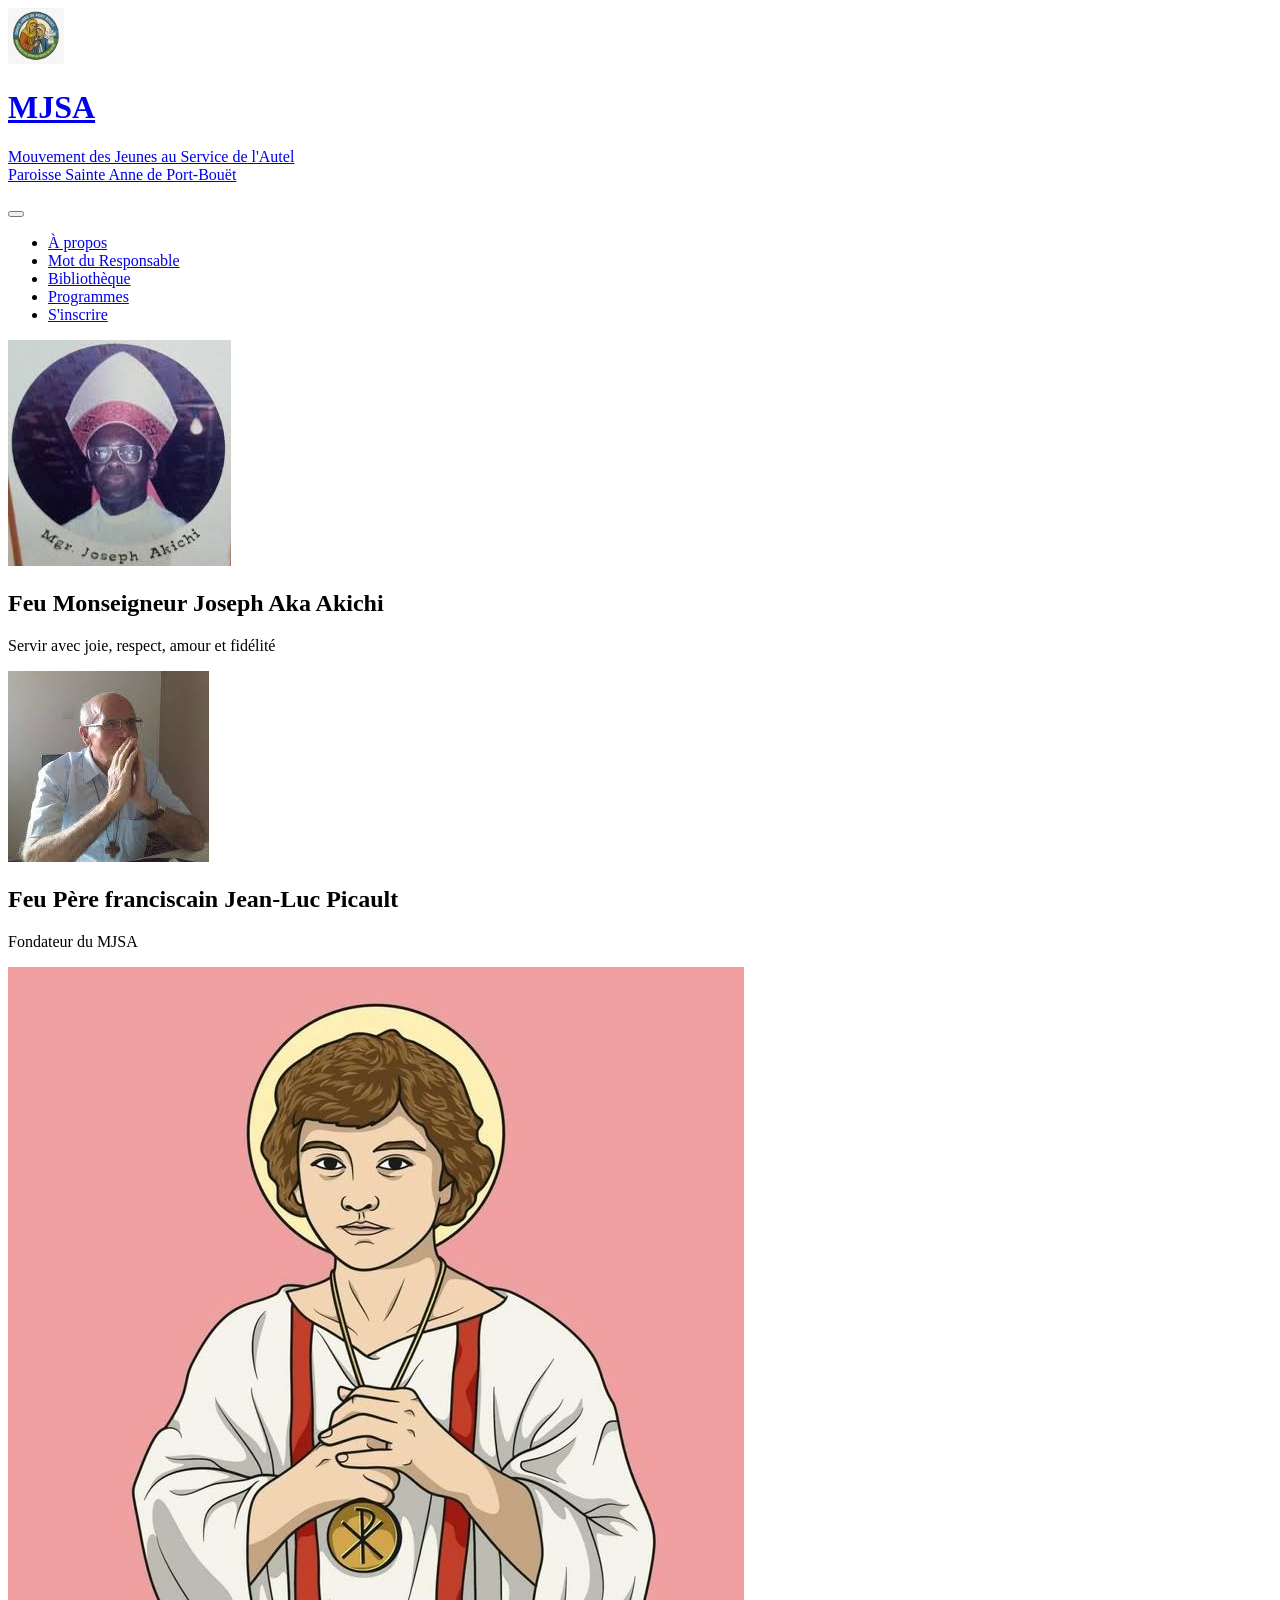
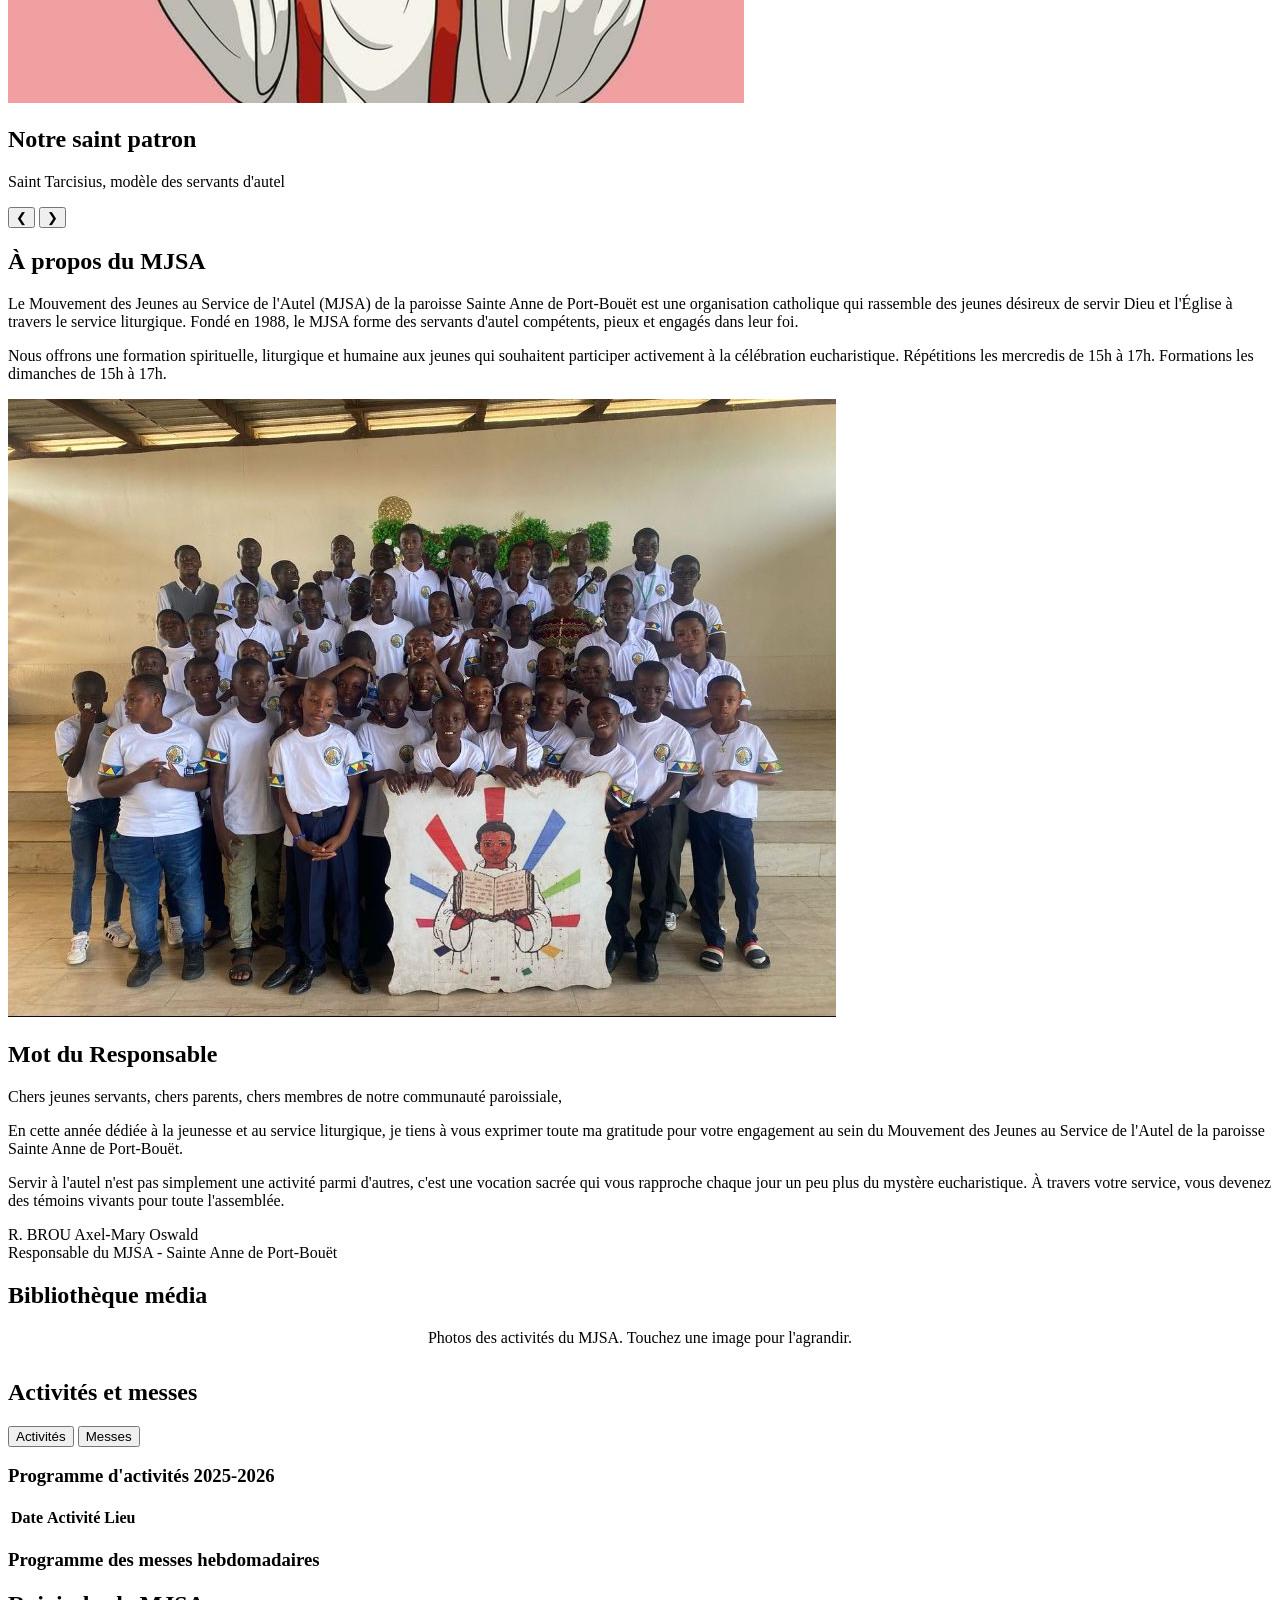
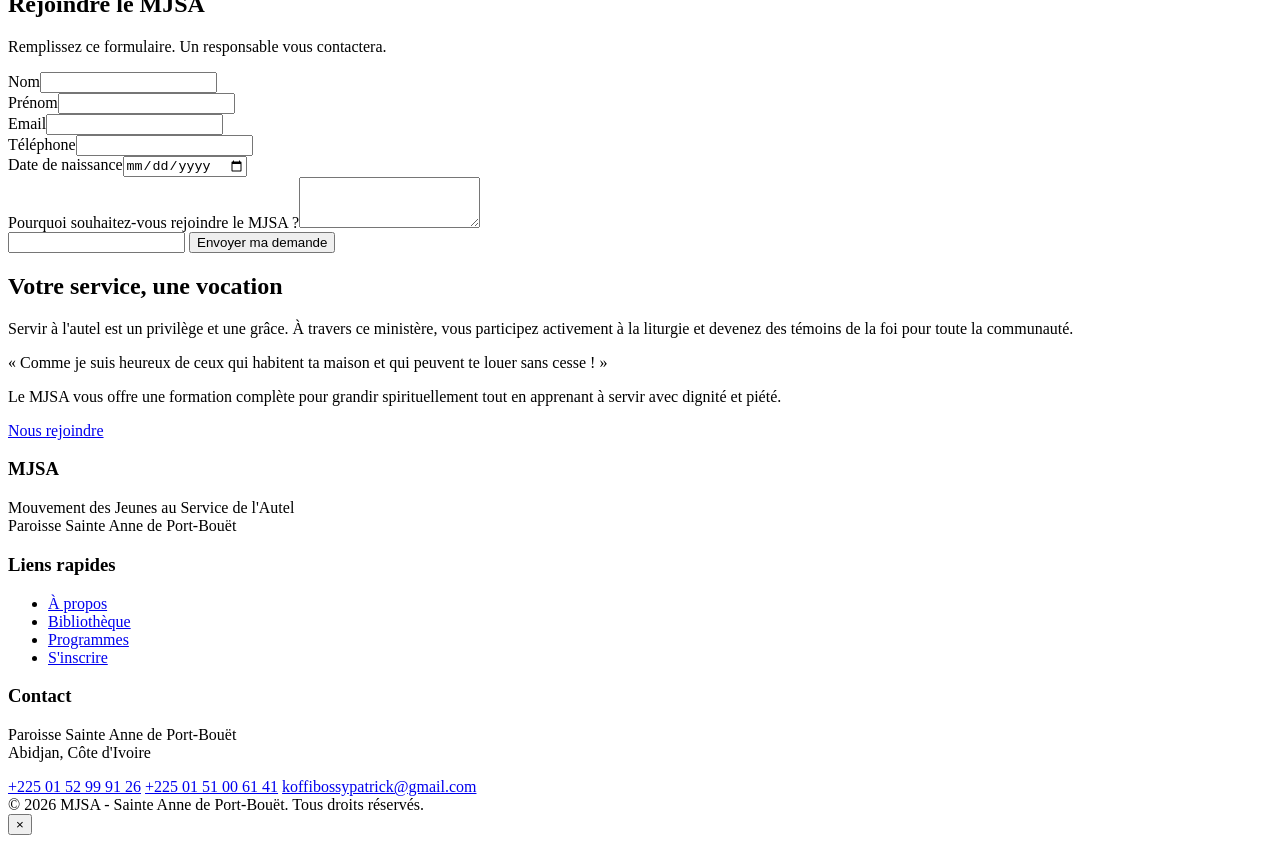
==== commit d13b5baa: "Update index.html" ====
--- a/index.html
+++ b/index.html
@@ -1,3398 +1,175 @@
 <!DOCTYPE html>
-
 <html lang="fr">
-
 <head>
-
 <meta charset="UTF-8">
-
 <meta name="viewport" content="width=device-width, initial-scale=1.0">
-
 <title>MJSA - Mouvement des Jeunes au Service de l'Autel</title>
-
-<style>
-
-/* CSS Reset et styles de base */
-
-* {
-
-margin: 0;
-
-padding: 0;
-
-box-sizing: border-box;
-
-font-family: 'Segoe UI', Tahoma, Geneva, Verdana, sans-serif;
-
-}
-
-body {
-
-background-color: #f8f9fa;
-
-color: #343a40;
-
-line-height: 1.6;
-
-overflow-x: hidden;
-
-}
-
-a {
-
-text-decoration: none;
-
-color: inherit;
-
-}
-
-/* Couleurs principales */
-
-:root {
-
---primary: #2c7be5;
-
---secondary: #6c757d;
-
---success: #00d97e;
-
---info: #39afd1;
-
---warning: #f6c343;
-
---danger: #e63757;
-
---light: #f8f9fa;
-
---dark: #343a40;
-
---white: #ffffff;
-
---blue-dark: #1a2a6c;
-
---gold: #d4af37;
-
-}
-
-/* Header */
-
-header {
-
-background: linear-gradient(135deg, var(--blue-dark), var(--primary));
-
-color: var(--white);
-
-padding: 1rem 0;
-
-position: relative;
-
-box-shadow: 0 2px 10px rgba(0, 0, 0, 0.1);
-
-}
-
-.header-container {
-
-display: flex;
-
-justify-content: space-between;
-
-align-items: center;
-
-max-width: 1200px;
-
-margin: 0 auto;
-
-padding: 0 1rem;
-
-flex-wrap: wrap;
-
-}
-
-.logo-container {
-
-display: flex;
-
-align-items: center;
-
-flex: 1;
-
-min-width: 0;
-
-}
-
-.logo {
-
-width: 60px;
-
-height: 60px;
-
-margin-right: 0.8rem;
-
-background-color: var(--gold);
-
-border-radius: 50%;
-
-display: flex;
-
-align-items: center;
-
-justify-content: center;
-
-font-weight: bold;
-
-color: var(--blue-dark);
-
-}
-
-.logo-text h1 {
-
-font-size: 1.5rem;
-
-margin-bottom: 0.3rem;
-
-color: var(--white);
-
-}
-
-.logo-text p {
-
-font-size: 0.8rem;
-
-opacity: 0.9;
-
-color: rgba(255, 255, 255, 0.8);
-
-line-height: 1.3;
-
-}
-
-/* Navigation */
-
-nav {
-
-width: 100%;
-
-order: 3;
-
-margin-top: 1rem;
-
-}
-
-nav ul {
-
-display: flex;
-
-list-style: none;
-
-flex-wrap: wrap;
-
-justify-content: center;
-
-}
-
-nav ul li {
-
-margin: 0.3rem 0.5rem;
-
-}
-
-nav ul li a {
-
-font-weight: 500;
-
-transition: all 0.3s ease;
-
-padding: 0.3rem 0;
-
-position: relative;
-
-color: var(--white);
-
-font-size: 0.9rem;
-
-}
-
-nav ul li a:hover {
-
-color: var(--gold);
-
-}
-
-nav ul li a::after {
-
-content: '';
-
-position: absolute;
-
-bottom: 0;
-
-left: 0;
-
-width: 0;
-
-height: 2px;
-
-background-color: var(--gold);
-
-transition: width 0.3s ease;
-
-}
-
-nav ul li a:hover::after {
-
-width: 100%;
-
-}
-
-/* Menu hamburger pour mobile */
-
-.menu-toggle {
-
-display: none;
-
-flex-direction: column;
-
-justify-content: space-around;
-
-width: 30px;
-
-height: 25px;
-
-background: transparent;
-
-border: none;
-
-cursor: pointer;
-
-padding: 0;
-
-}
-
-.menu-toggle span {
-
-width: 100%;
-
-height: 3px;
-
-background-color: var(--white);
-
-border-radius: 5px;
-
-transition: all 0.3s linear;
-
-}
-
-/* Slider */
-
-.slider-container {
-
-max-width: 1200px;
-
-margin: 1rem auto;
-
-position: relative;
-
-overflow: hidden;
-
-border-radius: 8px;
-
-box-shadow: 0 5px 15px rgba(0, 0, 0, 0.1);
-
-}
-
-.slider {
-
-display: flex;
-
-transition: transform 0.5s ease;
-
-height: 50vh;
-
-max-height: 300px;
-
-}
-
-.slide {
-
-min-width: 100%;
-
-position: relative;
-
-}
-
-.slide img {
-
-width: 100%;
-
-height: 100%;
-
-object-fit: cover;
-
-}
-
-.slide-content {
-
-position: absolute;
-
-bottom: 0;
-
-left: 0;
-
-right: 0;
-
-background: rgba(0, 0, 0, 0.6);
-
-color: white;
-
-padding: 1rem;
-
-}
-
-.slide-content h2 {
-
-margin-bottom: 0.3rem;
-
-font-size: 1.2rem;
-
-}
-
-.slide-content p {
-
-font-size: 0.9rem;
-
-}
-
-.slider-nav {
-
-position: absolute;
-
-top: 50%;
-
-width: 100%;
-
-display: flex;
-
-justify-content: space-between;
-
-transform: translateY(-50%);
-
-padding: 0 0.5rem;
-
-}
-
-.slider-nav button {
-
-background: rgba(255, 255, 255, 0.7);
-
-border: none;
-
-width: 35px;
-
-height: 35px;
-
-border-radius: 50%;
-
-font-size: 1rem;
-
-cursor: pointer;
-
-transition: all 0.3s ease;
-
-color: var(--blue-dark);
-
-}
-
-.slider-nav button:hover {
-
-background: white;
-
-}
-
-.slider-dots {
-
-position: absolute;
-
-bottom: 0.5rem;
-
-left: 50%;
-
-transform: translateX(-50%);
-
-display: flex;
-
-}
-
-.dot {
-
-width: 10px;
-
-height: 10px;
-
-border-radius: 50%;
-
-background: rgba(255, 255, 255, 0.5);
-
-margin: 0 4px;
-
-cursor: pointer;
-
-transition: all 0.3s ease;
-
-}
-
-.dot.active {
-
-background: white;
-
-}
-
-/* Sections */
-
-.section {
-
-padding: 2rem 1rem;
-
-max-width: 1200px;
-
-margin: 0 auto;
-
-}
-
-.section-title {
-
-text-align: center;
-
-margin-bottom: 1.5rem;
-
-position: relative;
-
-}
-
-.section-title h2 {
-
-font-size: 1.8rem;
-
-color: var(--blue-dark);
-
-display: inline-block;
-
-}
-
-.section-title h2::after {
-
-content: '';
-
-position: absolute;
-
-bottom: -8px;
-
-left: 50%;
-
-transform: translateX(-50%);
-
-width: 60px;
-
-height: 3px;
-
-background: var(--gold);
-
-}
-
-/* A propos */
-
-.about-content {
-
-display: flex;
-
-flex-direction: column;
-
-align-items: center;
-
-gap: 1.5rem;
-
-}
-
-.about-text {
-
-width: 100%;
-
-}
-
-.about-image {
-
-width: 100%;
-
-border-radius: 8px;
-
-overflow: hidden;
-
-box-shadow: 0 5px 15px rgba(0, 0, 0, 0.1);
-
-}
-
-.about-image img {
-
-width: 100%;
-
-height: auto;
-
-display: block;
-
-}
-
-/* Mot du Responsable */
-
-.message-section {
-
-background: linear-gradient(135deg, var(--blue-dark), #3a56a8);
-
-color: white;
-
-padding: 2rem 1rem;
-
-position: relative;
-
-overflow: hidden;
-
-}
-
-.message-container {
-
-max-width: 800px;
-
-margin: 0 auto;
-
-position: relative;
-
-z-index: 2;
-
-text-align: center;
-
-}
-
-.message-container h2 {
-
-font-size: 1.8rem;
-
-margin-bottom: 1rem;
-
-color: var(--gold);
-
-}
-
-.message-content {
-
-background: rgba(255, 255, 255, 0.1);
-
-backdrop-filter: blur(10px);
-
-border-radius: 8px;
-
-padding: 1.5rem;
-
-margin-bottom: 1.5rem;
-
-position: relative;
-
-}
-
-.message-content::before {
-
-content: '"';
-
-font-size: 5rem;
-
-position: absolute;
-
-top: -2rem;
-
-left: -0.5rem;
-
-color: rgba(255, 255, 255, 0.1);
-
-font-family: serif;
-
-line-height: 1;
-
-}
-
-.message-content p {
-
-font-size: 1rem;
-
-line-height: 1.6;
-
-margin-bottom: 1rem;
-
-}
-
-.signature {
-
-font-family: 'Brush Script MT', cursive;
-
-font-size: 1.5rem;
-
-color: var(--gold);
-
-margin-top: 0.5rem;
-
-}
-
-.responsable-title {
-
-font-style: italic;
-
-opacity: 0.9;
-
-font-size: 0.9rem;
-
-}
-
-.message-bg {
-
-position: absolute;
-
-top: 0;
-
-left: 0;
-
-width: 100%;
-
-height: 100%;
-
-object-fit: cover;
-
-opacity: 0.2;
-
-z-index: 1;
-
-}
-
-/* Bibliothèque Média */
-
-.media-library {
-
-background: var(--light);
-
-}
-
-.media-gallery {
-
-display: grid;
-
-grid-template-columns: 1fr;
-
-gap: 1rem;
-
-margin-top: 1.5rem;
-
-}
-
-.media-item {
-
-position: relative;
-
-border-radius: 8px;
-
-overflow: hidden;
-
-box-shadow: 0 5px 15px rgba(0, 0, 0, 0.1);
-
-transition: all 0.3s ease;
-
-background: var(--white);
-
-cursor: pointer;
-
-}
-
-.media-item:hover {
-
-transform: translateY(-3px);
-
-box-shadow: 0 8px 20px rgba(0, 0, 0, 0.15);
-
-}
-
-.media-thumbnail {
-
-height: 200px;
-
-overflow: hidden;
-
-}
-
-.media-thumbnail img {
-
-width: 100%;
-
-height: 100%;
-
-object-fit: cover;
-
-transition: transform 0.5s ease;
-
-}
-
-.media-item:hover .media-thumbnail img {
-
-transform: scale(1.05);
-
-}
-
-.media-info {
-
-padding: 1rem;
-
-}
-
-.media-info h3 {
-
-margin-bottom: 0.5rem;
-
-color: var(--blue-dark);
-
-font-size: 1.1rem;
-
-}
-
-.media-meta {
-
-display: flex;
-
-justify-content: space-between;
-
-color: var(--secondary);
-
-font-size: 0.8rem;
-
-margin-bottom: 0.8rem;
-
-}
-
-.media-type {
-
-display: inline-block;
-
-padding: 0.2rem 0.6rem;
-
-border-radius: 20px;
-
-font-size: 0.75rem;
-
-font-weight: bold;
-
-}
-
-.media-type.photo {
-
-background: #e3f2fd;
-
-color: #1976d2;
-
-}
-
-.media-type.video {
-
-background: #ffebee;
-
-color: #d32f2f;
-
-}
-
-.view-btn {
-
-display: inline-block;
-
-background: var(--primary);
-
-color: white;
-
-padding: 0.4rem 0.8rem;
-
-border-radius: 4px;
-
-font-size: 0.85rem;
-
-transition: all 0.3s ease;
-
-}
-
-.view-btn:hover {
-
-background: var(--blue-dark);
-
-}
-
-/* Formulaire d'inscription */
-
-.form-section {
-
-background: linear-gradient(to bottom, #f8f9fa, #e9ecef);
-
-}
-
-.form-container {
-
-background: var(--white);
-
-border-radius: 8px;
-
-padding: 1.5rem;
-
-box-shadow: 0 5px 20px rgba(0, 0, 0, 0.08);
-
-max-width: 800px;
-
-margin: 0 auto;
-
-border: 1px solid rgba(0, 0, 0, 0.05);
-
-}
-
-.form-header {
-
-text-align: center;
-
-margin-bottom: 1.5rem;
-
-}
-
-.form-header h2 {
-
-color: var(--blue-dark);
-
-margin-bottom: 0.5rem;
-
-font-size: 1.5rem;
-
-}
-
-.form-header p {
-
-color: var(--secondary);
-
-font-size: 0.9rem;
-
-}
-
-.form-group {
-
-margin-bottom: 1rem;
-
-}
-
-.form-group label {
-
-display: block;
-
-margin-bottom: 0.3rem;
-
-font-weight: 500;
-
-color: var(--dark);
-
-font-size: 0.9rem;
-
-}
-
-.form-group input,
-
-.form-group select,
-
-.form-group textarea {
-
-width: 100%;
-
-padding: 0.7rem 0.8rem;
-
-border: 1px solid #ced4da;
-
-border-radius: 6px;
-
-font-size: 0.9rem;
-
-transition: all 0.3s ease;
-
-background-color: var(--white);
-
-}
-
-.form-group input:focus,
-
-.form-group select:focus,
-
-.form-group textarea:focus {
-
-border-color: var(--primary);
-
-outline: none;
-
-box-shadow: 0 0 0 3px rgba(44, 123, 229, 0.1);
-
-}
-
-.form-row {
-
-display: flex;
-
-flex-direction: column;
-
-gap: 0;
-
-}
-
-.form-row .form-group {
-
-width: 100%;
-
-}
-
-.submit-btn {
-
-display: block;
-
-width: 100%;
-
-background: linear-gradient(to right, var(--primary), var(--blue-dark));
-
-color: white;
-
-border: none;
-
-padding: 0.8rem;
-
-font-size: 1rem;
-
-font-weight: 500;
-
-border-radius: 6px;
-
-cursor: pointer;
-
-transition: all 0.3s ease;
-
-margin-top: 1rem;
-
-}
-
-.submit-btn:hover {
-
-transform: translateY(-2px);
-
-box-shadow: 0 5px 15px rgba(0, 0, 0, 0.1);
-
-}
-
-/* Section Inspirante */
-
-.inspiration-section {
-
-background: url('https://images.unsplash.com/photo-1518837695005-2083093ee35b?ixlib=rb-1.2.1&auto=format&fit=crop&w=1350&q=80') center/cover no-repeat;
-
-padding: 3rem 1rem;
-
-text-align: center;
-
-color: white;
-
-position: relative;
-
-}
-
-.inspiration-section::before {
-
-content: '';
-
-position: absolute;
-
-top: 0;
-
-left: 0;
-
-width: 100%;
-
-height: 100%;
-
-background: rgba(26, 42, 108, 0.85);
-
-}
-
-.inspiration-content {
-
-max-width: 800px;
-
-margin: 0 auto;
-
-position: relative;
-
-z-index: 2;
-
-}
-
-.inspiration-content h2 {
-
-font-size: 1.8rem;
-
-margin-bottom: 1rem;
-
-color: var(--gold);
-
-}
-
-.inspiration-content p {
-
-font-size: 1rem;
-
-margin-bottom: 1.5rem;
-
-line-height: 1.6;
-
-}
-
-.verse {
-
-font-style: italic;
-
-font-size: 1.1rem;
-
-margin: 1.5rem 0;
-
-position: relative;
-
-padding: 0 1.5rem;
-
-color: rgba(255, 255, 255, 0.9);
-
-}
-
-.verse::before,
-
-.verse::after {
-
-content: '"';
-
-font-size: 2rem;
-
-position: absolute;
-
-color: rgba(212, 175, 55, 0.3);
-
-}
-
-.verse::before {
-
-top: -0.8rem;
-
-left: 0;
-
-}
-
-.verse::after {
-
-bottom: -1.5rem;
-
-right: 0;
-
-}
-
-.cta-button {
-
-display: inline-block;
-
-background: linear-gradient(to right, var(--gold), #b8860b);
-
-color: var(--dark);
-
-padding: 0.8rem 1.5rem;
-
-border-radius: 50px;
-
-font-size: 0.9rem;
-
-font-weight: bold;
-
-text-transform: uppercase;
-
-letter-spacing: 0.5px;
-
-margin-top: 0.5rem;
-
-transition: all 0.3s ease;
-
-box-shadow: 0 5px 15px rgba(0, 0, 0, 0.2);
-
-}
-
-.cta-button:hover {
-
-transform: translateY(-3px);
-
-box-shadow: 0 8px 20px rgba(0, 0, 0, 0.3);
-
-color: var(--white);
-
-}
-
-/* Footer */
-
-footer {
-
-background: var(--blue-dark);
-
-color: var(--white);
-
-padding: 2rem 0 1rem;
-
-}
-
-.footer-container {
-
-max-width: 1200px;
-
-margin: 0 auto;
-
-padding: 0 1rem;
-
-display: grid;
-
-grid-template-columns: 1fr;
-
-gap: 1.5rem;
-
-}
-
-.footer-col h3 {
-
-font-size: 1.1rem;
-
-margin-bottom: 1rem;
-
-position: relative;
-
-padding-bottom: 0.5rem;
-
-color: var(--white);
-
-}
-
-.footer-col h3::after {
-
-content: '';
-
-position: absolute;
-
-bottom: 0;
-
-left: 0;
-
-width: 40px;
-
-height: 2px;
-
-background: var(--gold);
-
-}
-
-.footer-col p {
-
-margin-bottom: 0.8rem;
-
-opacity: 0.8;
-
-color: rgba(255, 255, 255, 0.8);
-
-font-size: 0.9rem;
-
-}
-
-.footer-links {
-
-list-style: none;
-
-}
-
-.footer-links li {
-
-margin-bottom: 0.5rem;
-
-}
-
-.footer-links a {
-
-opacity: 0.8;
-
-transition: opacity 0.3s ease;
-
-color: rgba(255, 255, 255, 0.8);
-
-font-size: 0.9rem;
-
-}
-
-.footer-links a:hover {
-
-opacity: 1;
-
-color: var(--gold);
-
-}
-
-.social-links {
-
-display: flex;
-
-gap: 0.8rem;
-
-margin-top: 0.8rem;
-
-}
-
-.social-links a {
-
-display: flex;
-
-align-items: center;
-
-justify-content: center;
-
-width: 35px;
-
-height: 35px;
-
-background: rgba(255, 255, 255, 0.1);
-
-border-radius: 50%;
-
-transition: all 0.3s ease;
-
-color: var(--white);
-
-font-size: 1rem;
-
-}
-
-.social-links a:hover {
-
-background: var(--gold);
-
-transform: translateY(-3px);
-
-color: var(--dark);
-
-}
-
-.copyright {
-
-text-align: center;
-
-padding-top: 1.5rem;
-
-margin-top: 1.5rem;
-
-border-top: 1px solid rgba(255, 255, 255, 0.1);
-
-opacity: 0.7;
-
-font-size: 0.8rem;
-
-color: rgba(255, 255, 255, 0.7);
-
-}
-
-/* Styles pour l'authentification */
-
-.auth-section {
-
-min-height: 100vh;
-
-display: flex;
-
-align-items: center;
-
-justify-content: center;
-
-background: linear-gradient(rgba(26, 42, 108, 0.8), rgba(26, 42, 108, 0.9));
-
-padding: 2rem;
-
-}
-
-.auth-container {
-
-background: var(--white);
-
-border-radius: 10px;
-
-padding: 2rem;
-
-box-shadow: 0 10px 30px rgba(0, 0, 0, 0.15);
-
-width: 100%;
-
-max-width: 500px;
-
-}
-
-.auth-header {
-
-text-align: center;
-
-margin-bottom: 1.5rem;
-
-}
-
-.auth-header h2 {
-
-color: var(--blue-dark);
-
-margin-bottom: 0.5rem;
-
-font-size: 1.5rem;
-
-}
-
-.auth-header p {
-
-color: var(--secondary);
-
-}
-
-.form-switch {
-
-text-align: center;
-
-margin-top: 1.5rem;
-
-color: var(--secondary);
-
-}
-
-.form-switch a {
-
-color: var(--primary);
-
-font-weight: 500;
-
-cursor: pointer;
-
-}
-
-/* Message de bienvenue */
-
-.welcome-banner {
-
-background: linear-gradient(135deg, var(--blue-dark), #3a56a8);
-
-color: white;
-
-padding: 1.5rem;
-
-text-align: center;
-
-margin-bottom: 2rem;
-
-border-radius: 0 0 10px 10px;
-
-}
-
-.welcome-banner h2 {
-
-margin-bottom: 0.5rem;
-
-color: var(--gold);
-
-}
-
-/* Site Content */
-
-.site-content {
-
-display: none;
-
-}
-
-/* Lightbox */
-
-.lightbox {
-
-display: none;
-
-position: fixed;
-
-top: 0;
-
-left: 0;
-
-width: 100%;
-
-height: 100%;
-
-background-color: rgba(0, 0, 0, 0.9);
-
-z-index: 1000;
-
-justify-content: center;
-
-align-items: center;
-
-}
-
-.lightbox-content {
-
-max-width: 90%;
-
-max-height: 90%;
-
-}
-
-.lightbox-content img {
-
-max-width: 100%;
-
-max-height: 100%;
-
-border-radius: 8px;
-
-box-shadow: 0 0 25px rgba(0, 0, 0, 0.5);
-
-}
-
-.lightbox-close {
-
-position: absolute;
-
-top: 20px;
-
-right: 20px;
-
-color: white;
-
-font-size: 2rem;
-
-cursor: pointer;
-
-background: rgba(0, 0, 0, 0.5);
-
-width: 40px;
-
-height: 40px;
-
-border-radius: 50%;
-
-display: flex;
-
-align-items: center;
-
-justify-content: center;
-
-}
-
-.lightbox-caption {
-
-position: absolute;
-
-bottom: 20px;
-
-left: 0;
-
-right: 0;
-
-text-align: center;
-
-color: white;
-
-padding: 10px;
-
-background: rgba(0, 0, 0, 0.7);
-
-}
-
-/* Styles pour les programmes */
-
-.program-section {
-
-background: var(--light);
-
-}
-
-.program-tabs {
-
-display: flex;
-
-justify-content: center;
-
-margin-bottom: 2rem;
-
-border-bottom: 1px solid #dee2e6;
-
-}
-
-.program-tab {
-
-padding: 0.8rem 1.5rem;
-
-cursor: pointer;
-
-font-weight: 500;
-
-color: var(--secondary);
-
-border-bottom: 3px solid transparent;
-
-transition: all 0.3s ease;
-
-}
-
-.program-tab.active {
-
-color: var(--primary);
-
-border-bottom: 3px solid var(--primary);
-
-}
-
-.program-content {
-
-display: none;
-
-}
-
-.program-content.active {
-
-display: block;
-
-}
-
-.schedule-table {
-
-width: 100%;
-
-border-collapse: collapse;
-
-margin-bottom: 2rem;
-
-background: var(--white);
-
-border-radius: 8px;
-
-overflow: hidden;
-
-box-shadow: 0 5px 15px rgba(0, 0, 0, 0.08);
-
-}
-
-.schedule-table th,
-
-.schedule-table td {
-
-padding: 1rem;
-
-text-align: left;
-
-border-bottom: 1px solid #dee2e6;
-
-}
-
-.schedule-table th {
-
-background-color: var(--blue-dark);
-
-color: var(--white);
-
-font-weight: 500;
-
-}
-
-.schedule-table tr:last-child td {
-
-border-bottom: none;
-
-}
-
-.schedule-table tr:nth-child(even) {
-
-background-color: #f8f9fa;
-
-}
-
-.schedule-table tr:hover {
-
-background-color: #e9ecef;
-
-}
-
-.mass-schedule {
-
-margin-bottom: 2rem;
-
-}
-
-.mass-day {
-
-background: var(--white);
-
-border-radius: 8px;
-
-padding: 1.5rem;
-
-margin-bottom: 1.5rem;
-
-box-shadow: 0 5px 15px rgba(0, 0, 0, 0.08);
-
-}
-
-.mass-day h3 {
-
-color: var(--blue-dark);
-
-margin-bottom: 1rem;
-
-padding-bottom: 0.5rem;
-
-border-bottom: 2px solid var(--gold);
-
-}
-
-.servant-grid {
-
-display: grid;
-
-grid-template-columns: repeat(2, 1fr);
-
-gap: 1rem;
-
-}
-
-.servant-item {
-
-background: #f8f9fa;
-
-padding: 0.8rem;
-
-border-radius: 6px;
-
-text-align: center;
-
-}
-
-/* Media Queries */
-
-@media (min-width: 769px) {
-
-.header-container {
-
-flex-wrap: nowrap;
-
-padding: 0 2rem;
-
-}
-
-nav {
-
-width: auto;
-
-order: initial;
-
-margin-top: 0;
-
-}
-
-.menu-toggle {
-
-display: none;
-
-}
-
-.logo {
-
-width: 80px;
-
-height: 80px;
-
-}
-
-.logo-text h1 {
-
-font-size: 1.8rem;
-
-}
-
-.logo-text p {
-
-font-size: 0.9rem;
-
-}
-
-nav ul li a {
-
-font-size: 1rem;
-
-}
-
-.slider {
-
-height: 400px;
-
-max-height: none;
-
-}
-
-.slide-content {
-
-padding: 1.5rem;
-
-}
-
-.slide-content h2 {
-
-font-size: 1.8rem;
-
-}
-
-.section {
-
-padding: 3rem 2rem;
-
-}
-
-.about-content {
-
-flex-direction: row;
-
-}
-
-.media-gallery {
-
-grid-template-columns: repeat(3, 1fr);
-
-}
-
-.form-row {
-
-flex-direction: row;
-
-gap: 1.5rem;
-
-}
-
-.footer-container {
-
-grid-template-columns: repeat(3, 1fr);
-
-}
-
-.servant-grid {
-
-grid-template-columns: repeat(4, 1fr);
-
-}
-
-}
-
-</style>
-
+<meta name="description" content="MJSA de la paroisse Sainte Anne de Port-Bouët : formation et service liturgique pour les jeunes servants d'autel. Programme, messes et inscription.">
+<meta property="og:title" content="MJSA - Paroisse Sainte Anne de Port-Bouët">
+<meta property="og:description" content="Mouvement des Jeunes au Service de l'Autel : programme, messes et inscription.">
+<meta property="og:image" content="logo.jpeg">
+<meta property="og:type" content="website">
+<link rel="icon" href="logo.jpeg">
+<link rel="stylesheet" href="style.css">
 </head>
-
 <body>
 
-<!-- Section d'authentification (visible par défaut) -->
+<header>
+  <div class="header-container">
+    <a href="#accueil" class="logo-container">
+      <img src="logo.jpeg" alt="Logo MJSA" class="logo" width="56" height="56">
+      <div class="logo-text">
+        <h1>MJSA</h1>
+        <p>Mouvement des Jeunes au Service de l'Autel<br>Paroisse Sainte Anne de Port-Bouët</p>
+      </div>
+    </a>
+    <button class="menu-toggle" aria-label="Ouvrir le menu" aria-expanded="false" aria-controls="main-nav"><span></span><span></span><span></span></button>
+    <nav id="main-nav" aria-label="Navigation principale">
+      <ul>
+        <li><a href="#apropos">À propos</a></li>
+        <li><a href="#message">Mot du Responsable</a></li>
+        <li><a href="#bibliotheque">Bibliothèque</a></li>
+        <li><a href="#programmes">Programmes</a></li>
+        <li><a href="#inscription">S'inscrire</a></li>
+      </ul>
+    </nav>
+  </div>
+</header>
 
-<section class="auth-section" id="auth-section">
+<main>
+<section id="accueil" class="slider-container" aria-label="Diaporama">
+  <div class="slider">
+    <div class="slide">
+      <img src="akichi.jpeg" alt="Feu Monseigneur Joseph Aka Akichi">
+      <div class="slide-content"><h2>Feu Monseigneur Joseph Aka Akichi</h2><p>Servir avec joie, respect, amour et fidélité</p></div>
+    </div>
+    <div class="slide">
+      <img src="jean%20luc%20.jpeg" alt="Feu Père Jean-Luc Picault" loading="lazy">
+      <div class="slide-content"><h2>Feu Père franciscain Jean-Luc Picault</h2><p>Fondateur du MJSA</p></div>
+    </div>
+    <div class="slide">
+      <img src="tarcisus.jpeg" alt="Saint Tarcisius" loading="lazy">
+      <div class="slide-content"><h2>Notre saint patron</h2><p>Saint Tarcisius, modèle des servants d'autel</p></div>
+    </div>
+  </div>
+  <div class="slider-nav">
+    <button class="prev-btn" aria-label="Diapositive précédente">&#10094;</button>
+    <button class="next-btn" aria-label="Diapositive suivante">&#10095;</button>
+  </div>
+  <div class="slider-dots"></div>
+</section>
 
-<div class="auth-container" id="login-form">
+<section id="apropos" class="section">
+  <div class="section-title"><h2>À propos du MJSA</h2></div>
+  <div class="about-content">
+    <div class="about-text">
+      <p>Le Mouvement des Jeunes au Service de l'Autel (MJSA) de la paroisse Sainte Anne de Port-Bouët est une organisation catholique qui rassemble des jeunes désireux de servir Dieu et l'Église à travers le service liturgique. Fondé en 1988, le MJSA forme des servants d'autel compétents, pieux et engagés dans leur foi.</p>
+      <p>Nous offrons une formation spirituelle, liturgique et humaine aux jeunes qui souhaitent participer activement à la célébration eucharistique. Répétitions les mercredis de 15h à 17h. Formations les dimanches de 15h à 17h.</p>
+    </div>
+    <div class="about-image"><img src="gbpnhi.jpeg" alt="Groupe MJSA" loading="lazy"></div>
+  </div>
+</section>
 
-<div class="auth-header">
+<section id="message" class="message-section">
+  <div class="message-container">
+    <h2>Mot du Responsable</h2>
+    <div class="message-content">
+      <p>Chers jeunes servants, chers parents, chers membres de notre communauté paroissiale,</p>
+      <p>En cette année dédiée à la jeunesse et au service liturgique, je tiens à vous exprimer toute ma gratitude pour votre engagement au sein du Mouvement des Jeunes au Service de l'Autel de la paroisse Sainte Anne de Port-Bouët.</p>
+      <p>Servir à l'autel n'est pas simplement une activité parmi d'autres, c'est une vocation sacrée qui vous rapproche chaque jour un peu plus du mystère eucharistique. À travers votre service, vous devenez des témoins vivants pour toute l'assemblée.</p>
+      <div class="signature">R. BROU Axel-Mary Oswald</div>
+      <div class="responsable-title">Responsable du MJSA - Sainte Anne de Port-Bouët</div>
+    </div>
+  </div>
+</section>
 
-<h2>Connexion au MJSA</h2>
+<section id="bibliotheque" class="section">
+  <div class="section-title"><h2>Bibliothèque média</h2></div>
+  <p style="text-align:center;margin-bottom:2rem;color:var(--secondary)">Photos des activités du MJSA. Touchez une image pour l'agrandir.</p>
+  <div class="media-gallery" id="gallery"></div>
+</section>
 
-<p>Connectez-vous à votre compte</p>
+<section id="programmes" class="section">
+  <div class="section-title"><h2>Activités et messes</h2></div>
+  <div class="program-tabs" role="tablist">
+    <button class="program-tab active" role="tab" data-tab="activities" aria-selected="true">Activités</button>
+    <button class="program-tab" role="tab" data-tab="masses" aria-selected="false">Messes</button>
+  </div>
+  <div class="program-content active" id="activities-content">
+    <h3 class="sub">Programme d'activités 2025-2026</h3>
+    <div class="table-wrap">
+      <table class="schedule-table">
+        <thead><tr><th>Date</th><th>Activité</th><th>Lieu</th></tr></thead>
+        <tbody id="activities-body"></tbody>
+      </table>
+    </div>
+  </div>
+  <div class="program-content" id="masses-content">
+    <h3 class="sub">Programme des messes hebdomadaires</h3>
+    <div id="masses-list"></div>
+  </div>
+</section>
 
+<section id="inscription" class="section form-section" style="max-width:none">
+  <div class="form-container">
+    <div class="form-header">
+      <h2>Rejoindre le MJSA</h2>
+      <p>Remplissez ce formulaire. Un responsable vous contactera.</p>
+    </div>
+    <form id="registration-form" novalidate>
+      <div class="form-row">
+        <div class="form-group"><label for="nom">Nom</label><input type="text" id="nom" name="nom" required autocomplete="family-name"></div>
+        <div class="form-group"><label for="prenom">Prénom</label><input type="text" id="prenom" name="prenom" required autocomplete="given-name"></div>
+      </div>
+      <div class="form-row">
+        <div class="form-group"><label for="email">Email</label><input type="email" id="email" name="email" required autocomplete="email"></div>
+        <div class="form-group"><label for="telephone">Téléphone</label><input type="tel" id="telephone" name="telephone" autocomplete="tel"></div>
+      </div>
+      <div class="form-group"><label for="date_naissance">Date de naissance</label><input type="date" id="date_naissance" name="date_naissance" required></div>
+      <div class="form-group"><label for="motivation">Pourquoi souhaitez-vous rejoindre le MJSA ?</label><textarea id="motivation" name="motivation" rows="3"></textarea></div>
+      <input class="hp" type="text" name="website" tabindex="-1" autocomplete="off" aria-hidden="true">
+      <button type="submit" class="submit-btn">Envoyer ma demande</button>
+      <div class="form-status" id="form-status" role="status" aria-live="polite"></div>
+    </form>
+  </div>
+</section>
+
+<section id="inspiration" class="inspiration-section">
+  <div class="inspiration-content">
+    <h2>Votre service, une vocation</h2>
+    <p>Servir à l'autel est un privilège et une grâce. À travers ce ministère, vous participez activement à la liturgie et devenez des témoins de la foi pour toute la communauté.</p>
+    <div class="verse">« Comme je suis heureux de ceux qui habitent ta maison et qui peuvent te louer sans cesse ! »</div>
+    <p>Le MJSA vous offre une formation complète pour grandir spirituellement tout en apprenant à servir avec dignité et piété.</p>
+    <a href="#inscription" class="cta-button">Nous rejoindre</a>
+  </div>
+</section>
+</main>
+
+<footer>
+  <div class="footer-container">
+    <div class="footer-col"><h3>MJSA</h3><p>Mouvement des Jeunes au Service de l'Autel<br>Paroisse Sainte Anne de Port-Bouët</p></div>
+    <div class="footer-col"><h3>Liens rapides</h3>
+      <ul class="footer-links">
+        <li><a href="#apropos">À propos</a></li><li><a href="#bibliotheque">Bibliothèque</a></li>
+        <li><a href="#programmes">Programmes</a></li><li><a href="#inscription">S'inscrire</a></li>
+      </ul>
+    </div>
+    <div class="footer-col"><h3>Contact</h3>
+      <p>Paroisse Sainte Anne de Port-Bouët<br>Abidjan, Côte d'Ivoire</p>
+      <a href="tel:+2250152999126">+225 01 52 99 91 26</a>
+      <a href="tel:+2250151006141">+225 01 51 00 61 41</a>
+      <a href="mailto:koffibossypatrick@gmail.com">koffibossypatrick@gmail.com</a>
+    </div>
+  </div>
+  <div class="copyright">&copy; <span id="year">2026</span> MJSA - Sainte Anne de Port-Bouët. Tous droits réservés.</div>
+</footer>
+
+<div class="lightbox" id="lightbox" role="dialog" aria-modal="true" aria-label="Image agrandie">
+  <button class="lightbox-close" id="lightbox-close" aria-label="Fermer">&times;</button>
+  <img id="lightbox-img" alt="">
+  <div class="lightbox-caption" id="lightbox-caption"></div>
 </div>
 
-<form id="login-form-element">
-
-<div class="form-group">
-
-<label for="login-email">Email</label>
-
-<input type="email" id="login-email" required placeholder="Votre email">
-
-</div>
-
-<div class="form-group">
-
-<label for="login-password">Mot de passe</label>
-
-<input type="password" id="login-password" required placeholder="Votre mot de passe">
-
-</div>
-
-<button type="submit" class="submit-btn">Se connecter</button>
-
-<div class="form-switch">
-
-Pas encore inscrit? <a id="show-register">Créer un compte</a>
-
-</div>
-
-</form>
-
-</div>
-
-<div class="auth-container" id="register-form" style="display: none;">
-
-<div class="auth-header">
-
-<h2>Inscription au MJSA</h2>
-
-<p>Rejoignez notre mouvement</p>
-
-</div>
-
-<form id="register-form-element">
-
-<div class="form-row">
-
-<div class="form-group">
-
-<label for="nom">Nom</label>
-
-<input type="text" id="nom" required placeholder="Votre nom">
-
-</div>
-
-<div class="form-group">
-
-<label for="prenom">Prénom</label>
-
-<input type="text" id="prenom" required placeholder="Votre prénom">
-
-</div>
-
-</div>
-
-<div class="form-group">
-
-<label for="email">Email</label>
-
-<input type="email" id="email" required placeholder="Votre email">
-
-</div>
-
-<div class="form-row">
-
-<div class="form-group">
-
-<label for="password">Mot de passe</label>
-
-<input type="password" id="password" required placeholder="Choisissez un mot de passe">
-
-</div>
-
-<div class="form-group">
-
-<label for="confirm-password">Confirmer le mot de passe</label>
-
-<input type="password" id="confirm-password" required placeholder="Confirmez votre mot de passe">
-
-</div>
-
-</div>
-
-<div class="form-group">
-
-<label for="date-naissance">Date de naissance</label>
-
-<input type="date" id="date-naissance" required>
-
-</div>
-
-<div class="form-group">
-
-<label for="motivation">Pourquoi souhaitez-vous rejoindre le MJSA?</label>
-
-<textarea id="motivation" rows="3" placeholder="Décrivez vos motivations..."></textarea>
-
-</div>
-
-<button type="submit" class="submit-btn">S'inscrire</button>
-
-<div class="form-switch">
-
-Déjà inscrit? <a id="show-login">Se connecter</a>
-
-</div>
-
-</form>
-
-</div>
-
-</section>
-
-<!-- Lightbox pour afficher les images -->
-
-<div class="lightbox" id="lightbox">
-
-<div class="lightbox-close" id="lightbox-close">×</div>
-
-<div class="lightbox-content" id="lightbox-content"></div>
-
-<div class="lightbox-caption" id="lightbox-caption"></div>
-
-</div>
-
-<!-- Contenu du site (masqué initialement) -->
-
-<div class="site-content" id="site-content">
-
-<!-- Header -->
-
-<header>
-
-<div class="header-container">
-
-<div class="logo-container">
-
-<img src="logo.jpeg" alt="Logo MJSA" class="logo">
-
-<div class="logo-text">
-
-<h1>MJSA</h1>
-
-<p>Mouvement des Jeunes au Service de l'Autel<br>Paroisse Sainte Anne de Port-Bouët</p>
-
-</div>
-
-</div>
-
-<button class="menu-toggle" aria-label="Toggle menu">
-
-<span></span>
-
-<span></span>
-
-<span></span>
-
-</button>
-
-<nav id="main-nav">
-
-<ul>
-
-<li><a href="#accueil">Accueil</a></li>
-
-<li><a href="#apropos">À propos</a></li>
-
-<li><a href="#message">Mot du Responsable</a></li>
-
-<li><a href="#bibliotheque">Bibliothèque</a></li>
-
-<li><a href="#programmes">Programmes</a></li>
-
-<li><a href="#inspiration">Inspiration</a></li>
-
-<li><a href="#" id="logout-link">Déconnexion</a></li>
-
-</ul>
-
-</nav>
-
-</div>
-
-</header>
-
-<!-- Message de bienvenue -->
-
-<div class="welcome-banner">
-
-<div class="container">
-
-<h2>Bienvenue, <span id="user-name">Cher Membre</span> !</h2>
-
-<p>Votre inscription a été réussie. Nous sommes ravis de vous compter parmi nous.</p>
-
-</div>
-
-</div>
-
-<!-- Slider -->
-
-<section id="accueil" class="slider-container">
-
-<div class="slider">
-
-<div class="slide">
-
-<img src="akichi.jpeg" alt="FONDATEUR DU MJSA">
-
-<div class="slide-content">
-
-<h2>feu Monseigneur joseph aka AKICHI</h2>
-
-<p>Rejoignez notre mouvement pour servir avec joie, respect, amour et fidelité</p>
-
-</div>
-
-</div>
-
-<div class="slide">
-
-<img src="jean luc .jpeg" alt="Retraite spirituelle">
-
-<div class="slide-content">
-
-<h2>Feu Père franciscain jean luc picault </h2>
-
-<p>Fondateur du MJSA</p>
-
-</div>
-
-</div>
-
-<div class="slide">
-
-<img src="tarcisus.jpeg" alt="Formation des servants">
-
-<div class="slide-content">
-
-<h2>Notre saint patron </h2>
-
-<p>Améliorez vos compétences pour mieux servir</p>
-
-</div>
-
-</div>
-
-</div>
-
-<div class="slider-nav">
-
-<button class="prev-btn">&#10094;</button>
-
-<button class="next-btn">&#10095;</button>
-
-</div>
-
-<div class="slider-dots">
-
-<div class="dot active"></div>
-
-<div class="dot"></div>
-
-<div class="dot"></div>
-
-</div>
-
-</section>
-
-<!-- À propos -->
-
-<section id="apropos" class="section">
-
-<div class="section-title">
-
-<h2>À propos du MJSA</h2>
-
-</div>
-
-<div class="about-content">
-
-<div class="about-text">
-
-<p>Le Mouvement des Jeunes au Service de l'Autel (MJSA) de la Paroisse Sainte Anne de Port-Bouët est une organisation catholique qui rassemble des jeunes désireux de servir Dieu et l'Église à travers le service liturgique. fondé en 1988,le MJSA a pour mission de former des servants d'autel compétents, pieux et engagés dans leur foi.</p>
-
-<p>Notre mouvement offre une formation spirituelle, liturgique et humaine aux jeunes qui souhaitent participer activement à la célébration eucharistique. Nous tenons nos répétitions les mercredis de 15h à 17h et les formations les dimanches de 15h à a 17h</p>
-
-</div>
-
-<div class="about-image">
-
-<img src="gbpnhi.jpeg" alt="Groupe MJSA">
-
-</div>
-
-</div>
-
-</section>
-
-<!-- Mot du Responsable -->
-
-<section id="message" class="message-section">
-
-<img src="https://images.unsplash.com/photo-1518837695005-2083093ee35b?ixlib=rb-1.2.1&auto=format&fit=crop&w=1350&q=80" alt="Background" class="message-bg">
-
-<div class="message-container">
-
-<h2>Mot du Responsable</h2>
-
-<div class="message-content">
-
-<p>Chers jeunes servants, chers parents, chers membres de notre communauté paroissiale,</p>
-
-<p>En cette année dédiée à la jeunesse et au service liturgique, je tiens à vous exprimer toute ma gratitude pour votre engagement au sein du Mouvement des Jeunes au Service de l'Autel de la Paroisse Sainte Anne de Port-Bouët.</p>
-
-<p>Servir à l'autel n'est pas simplement une activité parmi d'autres, c'est une vocation sacrée qui vous rapproche chaque jour un peu plus du mystère eucharistique. À travers votre service, vous devenez des témoins vivants pour toute l'assemblée.</p>
-
-<div class="signature">R. BROU Axel-mary oswald</div>
-
-<div class="responsable-title">Responsable du MJSA - Sainte Anne de Port-Bouët</div>
-
-</div>
-
-</div>
-
-</section>
-
-<!-- Bibliothèque Média COMPLÈTE -->
-
-<section id="bibliotheque" class="section media-library">
-
-<div class="section-title">
-
-<h2>Bibliothèque Média</h2>
-
-</div>
-
-<p style="text-align: center; margin-bottom: 2rem; color: var(--secondary);">Découvrez nos photos et vidéos des activités du MJSA. Cliquez sur une image pour l'agrandir.</p>
-
-<div class="media-gallery">
-
-<!-- Première ligne -->
-
-<div class="media-item" data-image="soutanelle.jpeg" data-title="Photo avec le gbonhi des magnifique enfants de choeur">
-
-<div class="media-thumbnail">
-
-<img src="soutanelle.jpeg" alt="Gbonhi des magnifique enfants de choeur">
-
-</div>
-
-<div class="media-info">
-
-<h3>Photo avec le gbonhi des magnifique enfants de choeur</h3>
-
-<div class="media-meta">
-
-<span>13 juillet 2025</span>
-
-<span class="media-type photo">Photo</span>
-
-</div>
-
-<div class="view-btn">Voir</div>
-
-</div>
-
-</div>
-
-<div class="media-item" data-image="theo.jpeg" data-title="Le petit diocesain">
-
-<div class="media-thumbnail">
-
-<img src="theo.jpeg" alt="Le petit diocesain">
-
-</div>
-
-<div class="media-info">
-
-<h3>Le petit Diocesain</h3>
-
-<div class="media-meta">
-
-<span>13 juillet 2025</span>
-
-<span class="media-type photo">Photo</span>
-
-</div>
-
-<div class="view-btn">Voir</div>
-
-</div>
-
-</div>
-
-<div class="media-item" data-image="les promettants.jpeg" data-title="Les nouveaux promettants">
-
-<div class="media-thumbnail">
-
-<img src="les promettants.jpeg" alt="Nouveaux promettants">
-
-</div>
-
-<div class="media-info">
-
-<h3>Les nouveaux promettants</h3>
-
-<div class="media-meta">
-
-<span>13 juillet 2025</span>
-
-<span class="media-type photo">Photo</span>
-
-</div>
-
-<div class="view-btn">Voir</div>
-
-</div>
-
-</div>
-
-<!-- Deuxième ligne -->
-
-<div class="media-item" data-image="catholique.jpeg" data-title="Quelque autre servants">
-
-<div class="media-thumbnail">
-
-<img src="catholique.jpeg" alt="Autres servants">
-
-</div>
-
-<div class="media-info">
-
-<h3>Quelques autre servants</h3>
-
-<div class="media-meta">
-
-<span>18 Avril 2025</span>
-
-<span class="media-type photo">Photo</span>
-
-</div>
-
-<div class="view-btn">Voir</div>
-
-</div>
-
-</div>
-
-<div class="media-item" data-image="dago.jpeg" data-title="Servant, missionnaire">
-
-<div class="media-thumbnail">
-
-<img src="dago.jpeg" alt="Servant missionnaire">
-
-</div>
-
-<div class="media-info">
-
-<h3>Servant, missionnaire</h3>
-
-<div class="media-meta">
-
-<span>13 mai 2025</span>
-
-<span class="media-type photo">Photo</span>
-
-</div>
-
-<div class="view-btn">Voir</div>
-
-</div>
-
-</div>
-
-<div class="media-item" data-image="famille.jpeg" data-title="Une famille où il fait bon vivre">
-
-<div class="media-thumbnail">
-
-<img src="famille.jpeg" alt="Famille MJSA">
-
-</div>
-
-<div class="media-info">
-
-<h3>Une famille où il fait bon vivre</h3>
-
-<div class="media-meta">
-
-<span>13 Mai 2024</span>
-
-<span class="media-type photo">Photo</span>
-
-</div>
-
-<div class="view-btn">Voir</div>
-
-</div>
-
-</div>
-
-<!-- Troisième ligne -->
-
-<div class="media-item" data-image="yoyo.jpeg" data-title="Le premier responsable">
-
-<div class="media-thumbnail">
-
-<img src="yoyo.jpeg" alt="Premier responsable">
-
-</div>
-
-<div class="media-info">
-
-<h3>Le premier responsable</h3>
-
-<div class="media-meta">
-
-<span>13 Avril 2025</span>
-
-<span class="media-type photo">Photo</span>
-
-</div>
-
-<div class="view-btn">Voir</div>
-
-</div>
-
-</div>
-
-<div class="media-item" data-image="tarcisus.jpeg" data-title="Notre saint patron">
-
-<div class="media-thumbnail">
-
-<img src="tarcisus.jpeg" alt="Saint patron">
-
-</div>
-
-<div class="media-info">
-
-<h3>Notre saint patron</h3>
-
-<div class="media-meta">
-
-<span>13 Avril 2025</span>
-
-<span class="media-type photo">Photo</span>
-
-</div>
-
-<div class="view-btn">Voir</div>
-
-</div>
-
-</div>
-
-<div class="media-item" data-image="respo.jpeg" data-title="Quelques responsables">
-
-<div class="media-thumbnail">
-
-<img src="respo.jpeg" alt="Responsables MJSA">
-
-</div>
-
-<div class="media-info">
-
-<h3>Quelques responsables</h3>
-
-<div class="media-meta">
-
-<span>15 Mai 2025</span>
-
-<span class="media-type photo">Photo</span>
-
-</div>
-
-<div class="view-btn">Voir</div>
-
-</div>
-
-</div>
-
-</div>
-
-</section>
-
-<!-- Section Programmes -->
-
-<section id="programmes" class="section program-section">
-
-<div class="section-title">
-
-<h2>Programme d'Activités & Programmes des Messe</h2>
-
-</div>
-
-<div class="program-tabs">
-
-<div class="program-tab active" data-tab="activities">Activités</div>
-
-<div class="program-tab" data-tab="masses">Messes</div>
-
-</div>
-
-<div class="program-content active" id="activities-content">
-
-<h3 style="text-align: center; margin-bottom: 1.5rem; color: var(--blue-dark);">Programme d'Activités 2025-2026</h3>
-
-<table class="schedule-table">
-
-<thead>
-
-<tr>
-
-<th>Date</th>
-
-<th>Activité</th>
-
-<th>Lieu</th>
-
-</tr>
-
-</thead>
-
-<tbody>
-
-<tr>
-
-<td>02 Novembre 2025</td>
-
-<td>Prière collective d'ouverture</td>
-
-<td>Paroisse sainte Anne de Port-Bouet</td>
-
-</tr>
-
-<tr>
-
-<td>29 Novembre 2025</td>
-
-<td>24h de prière</td>
-
-<td>Chapelle de l'hopital</td>
-
-</tr>
-
-<tr>
-
-<td>27 Decembre 2025</td>
-
-<td>MJSA CHAMPIONSHIP</td>
-
-<td>Terrain de l'ecole de la mission</td>
-
-</tr>
-
-<tr>
-
-<td>03 Janvier 2026</td>
-
-<td>Journée récréative</td>
-
-<td>Paroisse sainte Anne de Port-Bouet</td>
-
-</tr>
-
-<tr>
-
-<td>24 Janvier 2026</td>
-
-<td>MJSA CHAMPIONSHIP</td>
-
-<td>Terrain de l'ecole de la mission</td>
-
-</tr>
-
-<tr>
-
-<td>31 Janvier 2026</td>
-
-<td>24h de prière</td>
-
-<td>Chapelle de l'hopital</td>
-
-</tr>
-
-<tr>
-
-<td>19 Février 2026</td>
-
-<td>Visite guidée</td>
-
-<td>À déterminer</td>
-
-</tr>
-
-<tr>
-
-<td>28 Février 2026</td>
-
-<td>MJSA CHAMPIONSHIP</td>
-
-<td>Terrain de l'ecole de la mission</td>
-
-</tr>
-
-<tr>
-
-<td>01 Mars 2026</td>
-
-<td>Visite fraternelle</td>
-
-<td>Paroisse cœur immaculé de marie Imperial de Bassam </td>
-
-</tr>
-
-<tr>
-
-<td>05 Avril 2026</td>
-
-<td>Répétition générale Semaine Sainte</td>
-
-<td>Église Sainte Anne</td>
-
-</tr>
-
-<tr>
-
-<td>18-20 Avril 2026</td>
-
-<td>MJSA CHAMPIONSHIP</td>
-
-<td>Terrain de l'ecole de la mission</td>
-
-</tr>
-
-<tr>
-
-<td>28 Mai 2025</td>
-
-<td>24h de prière</td>
-
-<td>Chapelle de l'hopital</td>
-
-</tr>
-
-<tr>
-
-<td>04 Avril 2026</td>
-
-<td>MJSA CHAMPIONSHIP</td>
-
-<td>Terrain de l'ecole de la mission</td>
-
-</tr>
-
-<tr>
-
-<td>10 Avril 2026</td>
-
-<td>Journée fraternelle avec les CVAV</td>
-
-<td>Paroisse sainte Anne de Port-Bouet</td>
-
-</tr>
-
-<tr>
-
-<td> MAI 2026</td>
-
-<td>Promesse Diocésaine</td>
-
-<td>À determiner</td>
-
-</tr>
-
-<tr>
-
-<td>23 MAI 2026</td>
-
-<td>MJSA CHAMPIONSHIP</td>
-
-<td>Terrain de l'ecole de la mission</td>
-
-</tr>
-
-<tr>
-
-<td>30 MAI 2026</td>
-
-<td>24h de prière</td>
-
-<td>Chapelle de l'hopital</td>
-
-</tr>
-
-<tr>
-
-<td>07 Juin 2026</td>
-
-<td>Ceremonie de prise d 'Aubes et de prise de croix</td>
-
-<td>Paroisse sainte Anne</td>
-
-</tr>
-
-<tr>
-
-<td> Juillet 2026</td>
-
-<td>Secteur Bonoua ou Aboisso</td>
-
-<td>Camp de formation</td>
-
-</tr>
-
-</tbody>
-
-</table>
-
-</div>
-
-<div class="program-content" id="masses-content">
-
-<h3 style="text-align: center; margin-bottom: 1.5rem; color: var(--blue-dark);">Programme des Messes Hebdomadaires</h3>
-
-<div class="mass-schedule">
-
-<!-- Lundi -->
-
-<div class="mass-day">
-
-<h3>Lundi - Messe à 6h20</h3>
-
-<div class="servant-grid">
-
-<div class="servant-item">N'ZEBO Mael</div>
-
-<div class="servant-item">ADADE Marc</div>
-
-
-</div>
-
-</div>
-
-<!-- Mardi -->
-
-<div class="mass-day">
-
-<h3>Mardi - Messe à 6h20</h3>
-
-<div class="servant-grid">
-
-<div class="servant-item">YAO Eza</div>
-
-<div class="servant-item">ABLE HANS</div>
-
-<div class="servant-item">NIAKPA Rayan</div>
-
-
-</div>
-
-</div>
-
-<!-- Mercredi -->
-
-<div class="mass-day">
-
-<h3>Mercredi - Messe à 6h20</h3>
-
-<div class="servant-grid">
-
-<div class="servant-item">KOUAKOU Roger</div>
-
-<div class="servant-item">ADOUKO Archange</div>
-
-<div class="servant-item">KOFFI Kylian</div>
-
-
-</div>
-
-</div>
-
-<!-- Jeudi -->
-
-<div class="mass-day">
-
-<h3>Jeudi - Messe à 6h20</h3>
-
-<div class="servant-grid">
-
-<div class="servant-item">N'ZEBO Mael</div>
-
-<div class="servant-item">SAOURA Essaie</div>
-
-<div class="servant-item">LAHIBI ZORO</div>
-
-
-
-</div>
-
-</div>
-
-<!-- Vendredi -->
-
-<div class="mass-day">
-
-<h3>Vendredi - Messe à 6h20</h3>
-
-<div class="servant-grid">
-
-<div class="servant-item">ADADE Marc</div>
-
-<div class="servant-item">MAMBO Archange</div>
-
-<div class="servant-item">KOFFI Kylian</div>
-
-  
-</div>
-
-</div>
-
-<!-- Samedi -->
-
-<div class="mass-day">
-
-<h3>Samedi - Messe à 6h20</h3>
-
-<div class="servant-grid">
-
-<div class="servant-item">KOUAKOU Guy roger</div>
-
-<div class="servant-item">DJAMALA David</div>
-
-<div class="servant-item">NIAKPA Rayan</div>
-
-
-</div>
-
-</div>
-
-<!-- Samedi -->
-
-<div class="mass-day">
-
-<h3>Samedi - Messe à 18h30</h3>
-
-<div class="servant-grid">
-
-<div class="servant-item">BINI Charnel </div>
-
-<div class="servant-item">AKA Christ</div>
-
-<div class="servant-item">YAYO Josseph</div>
-
-</div>
-
-</div>
-
-<!-- Dimanche -->
-
-<div class="mass-day">
-
-<h3>Dimanche - Messes à 6h30</h3>
-
-<div class="servant-grid">
-
-<div class="servant-item">ABLE Hans </div>
-
-<div class="servant-item">NOGBOU Amichia</div>
-
-<div class="servant-item">KEITA Oracle</div>
-
-<div class="servant-item">ADOUKO Archange</div>
-
-<div class="servant-item">BISSIE Bryan</div>
-
-<div class="servant-item">R. DAGO Ange</div>
-  
-</div>
-
-</div>
-
-<!-- Dimanche -->
-
-<div class="mass-day">
-
-<h3>Dimanche - 8h30</h3>
-
-<div class="servant-grid">
-
-<div class="servant-item">N'GUESSAN Ange </div>
-
-<div class="servant-item">ADADE MARC</div>
-
-<div class="servant-item">MAMBO AMICHIA</div>
-
-<div class="servant-item">AGBOHIBOR Dylan</div>
-
-<div class="servant-item">KPAGNIBO Marc</div>
-
-<div class="servant-item">R. NOGBOU Jean</div>
-
-</div>
-
-</div>
-
-<!-- Dimanche -->
-
-<div class="mass-day">
-
-<h3>Dimanche - 10h00</h3>
-
-<div class="servant-grid">
-
-<div class="servant-item">N'GUESSAN Prince</div>
-
-<div class="servant-item">LAHIBI ZORO</div>
-
-<div class="servant-item">TANOE Amichia</div>
-
-<div class="servant-item">KOFFI Kylian</div>
-
-<div class="servant-item">DIBLI Christ</div>
-
-<div class="servant-item">DJAMALA David</div>
-
-</div>
-
-</div>
-
-<!-- Dimanche Hôpital -->
-
-<div class="mass-day">
-
-<h3>Dimanche - Messes à l'Hôpital: 9h00 </h3>
-
-<div class="servant-grid">
-
-<div class="servant-item">N'ZEBO Mael</div>
-
-<div class="servant-item">NIAKPA Rayan</div>
-
-<div class="servant-item">KOUABRAN Guy</div>
-  
-
-</div>
-  </div>
-
-<!-- Dimanche Hôpital -->
-
-<div class="mass-day">
-
-<h3>Dimanche - Messes à l'Hôpital: 11h00</h3>
-
-<div class="servant-grid">
-
-<div class="servant-item">YAYO Emmanuel</div>
-
-<div class="servant-item">N'GUETTIA Enoch</div>
-
-<div class="servant-item">DONDJI Mael</div>
-
-</div>
-
-</div>
-
-<!-- Jeudi Adoration -->
-
-<div class="mass-day">
-
-<h3>Jeudi - Adoration à 18h30</h3>
-
-<div class="servant-grid">
-
-<div class="servant-item">BINI Charnel</div>
-
-<div class="servant-item">ADOUKO Archange</div>
-
-</div>
-
-</div>
-
-</div>
-
-</div>
-
-</section>
-
-<!-- Section Inspirante -->
-
-<section id="inspiration" class="inspiration-section">
-
-<div class="inspiration-content">
-
-<h2>Votre Service, Une Vocation</h2>
-
-<p>Servir à l'autel est un privilège et une grâce. À travers ce ministère, vous participez activement à la liturgie et devenez des témoins de la foi pour toute la communauté.</p>
-
-<div class="verse">
-
-"Comme je suis heureux de ceux qui habitent ta maison et qui peuvent te louer sans cesse !"
-
-</div>
-
-<p>Le MJSA vous offre une formation complète pour grandir spirituellement tout en apprenant à servir avec dignité et piété. Rejoignez-nous dans cette belle aventure de fait !</p>
-
-<a href="#inscription" class="cta-button">Nous Rejoindre</a>
-
-</div>
-
-</section>
-
-<!-- Footer -->
-
-<footer>
-
-<div class="footer-container">
-
-<div class="footer-col">
-
-<h3>MJSA</h3>
-
-<p>Mouvement des Jeunes au Service de l'Autel<br>Paroisse Sainte Anne de Port-Bouët</p>
-
-<div class="social-links">
-
-<a href="#"><i>📱</i></a>
-
-<a href="#"><i>📘</i></a>
-
-<a href="#"><i>📸</i></a>
-
-<a href="#"><i>🐦</i></a>
-
-</div>
-
-</div>
-
-<div class="footer-col">
-
-<h3>Liens Rapides</h3>
-
-<ul class="footer-links">
-
-<li><a href="#accueil">Accueil</a></li>
-
-<li><a href="#apropos">À propos</a></li>
-
-<li><a href="#message">Mot du Responsable</a></li>
-
-<li><a href="#bibliotheque">Bibliothèque</a></li>
-
-<li><a href="#programmes">Programmes</a></li>
-
-<li><a href="#inspiration">Inspiration</a></li>
-
-</ul>
-
-</div>
-
-<div class="footer-col">
-
-<h3>Contact</h3>
-
-<p><i>📍</i> Paroisse Sainte Anne de Port-Bouët<br>Abidjan, Côte d'Ivoire</p>
-
-<p><i>📞</i> +225 01 52 99 91 26</p>
-
-<p><i>📞</i> +225 01 51 00 61 41</p>
-
-<p><i>📧</i> koffibossypatrick@gmail.com</p>
-
-</div>
-
-</div>
-
-<div class="copyright">
-
-<p>&copy; 2025 MJSA - Mouvement des Jeunes au Service de l'Autel - Sainte Anne de Port-Bouët. Tous droits réservés.</p>
-
-</div>
-
-</footer>
-
-</div>
-
-<script>
-
-// Gestion de l'affichage des formulaires
-
-document.getElementById('show-register').addEventListener('click', function() {
-
-document.getElementById('login-form').style.display = 'none';
-
-document.getElementById('register-form').style.display = 'block';
-
-});
-
-document.getElementById('show-login').addEventListener('click', function() {
-
-document.getElementById('register-form').style.display = 'none';
-
-document.getElementById('login-form').style.display = 'block';
-
-});
-
-// Gestion de la soumission du formulaire d'inscription
-
-document.getElementById('register-form-element').addEventListener('submit', function(e) {
-
-e.preventDefault();
-
-// Validation des mots de passe
-
-const password = document.getElementById('password').value;
-
-const confirmPassword = document.getElementById('confirm-password').value;
-
-if (password !== confirmPassword) {
-
-alert('Les mots de passe ne correspondent pas.');
-
-return;
-
-}
-
-// Récupération des données du formulaire
-
-const userData = {
-
-nom: document.getElementById('nom').value,
-
-prenom: document.getElementById('prenom').value,
-
-email: document.getElementById('email').value,
-
-dateNaissance: document.getElementById('date-naissance').value,
-
-motivation: document.getElementById('motivation').value
-
-};
-
-// Simulation d'un envoi réussi
-
-simulateRegistration(userData);
-
-});
-
-// Gestion de la soumission du formulaire de connexion
-
-document.getElementById('login-form-element').addEventListener('submit', function(e) {
-
-e.preventDefault();
-
-const email = document.getElementById('login-email').value;
-
-const password = document.getElementById('login-password').value;
-
-// Vérifier si l'utilisateur existe
-
-const storedUser = JSON.parse(localStorage.getItem('mjsa_user'));
-
-if (storedUser && storedUser.email === email && storedUser.password === password) {
-
-showSiteContent(storedUser);
-
-} else {
-
-alert('Email ou mot de passe incorrect.');
-
-}
-
-});
-
-// Gestion de la déconnexion
-
-document.getElementById('logout-link').addEventListener('click', function(e) {
-
-e.preventDefault();
-
-localStorage.removeItem('mjsa_loggedIn');
-
-document.getElementById('site-content').style.display = 'none';
-
-document.getElementById('auth-section').style.display = 'flex';
-
-});
-
-// Fonction pour simuler l'inscription
-
-function simulateRegistration(userData) {
-
-// Afficher un indicateur de chargement
-
-const submitBtn = document.querySelector('#register-form-element .submit-btn');
-
-const originalText = submitBtn.textContent;
-
-submitBtn.textContent = 'Inscription en cours...';
-
-submitBtn.disabled = true;
-
-// Simuler un délai d'enregistrement
-
-setTimeout(function() {
-
-// Enregistrer l'utilisateur dans le localStorage
-
-userData.password = document.getElementById('password').value;
-
-localStorage.setItem('mjsa_user', JSON.stringify(userData));
-
-localStorage.setItem('mjsa_loggedIn', 'true');
-
-// Afficher le site avec les données utilisateur
-
-showSiteContent(userData);
-
-// Restaurer le texte du bouton
-
-submitBtn.textContent = originalText;
-
-submitBtn.disabled = false;
-
-}, 1500);
-
-}
-
-// Fonction pour afficher le contenu du site
-
-function showSiteContent(userData) {
-
-// Masquer la section d'authentification
-
-document.getElementById('auth-section').style.display = 'none';
-
-// Afficher le contenu du site
-
-document.getElementById('site-content').style.display = 'block';
-
-// Personnaliser le message de bienvenue
-
-document.getElementById('user-name').textContent = userData.prenom + ' ' + userData.nom;
-
-// Démarrer le slider
-
-initSlider();
-
-// Initialiser la lightbox
-
-initLightbox();
-
-// Initialiser les onglets des programmes
-
-initProgramTabs();
-
-}
-
-// Vérifier si l'utilisateur est déjà connecté au chargement de la page
-
-window.addEventListener('DOMContentLoaded', function() {
-
-const isLoggedIn = localStorage.getItem('mjsa_loggedIn');
-
-const userData = JSON.parse(localStorage.getItem('mjsa_user'));
-
-if (isLoggedIn && userData) {
-
-showSiteContent(userData);
-
-}
-
-});
-
-// Script pour le slider
-
-function initSlider() {
-
-let currentSlide = 0;
-
-const slides = document.querySelectorAll('.slide');
-
-const dots = document.querySelectorAll('.dot');
-
-const totalSlides = slides.length;
-
-function showSlide(index) {
-
-if (index >= totalSlides) {
-
-currentSlide = 0;
-
-} else if (index < 0) {
-
-currentSlide = totalSlides - 1;
-
-} else {
-
-currentSlide = index;
-
-}
-
-const slider = document.querySelector('.slider');
-
-slider.style.transform = `translateX(-${currentSlide * 100}%)`;
-
-// Mettre à jour les dots
-
-dots.forEach((dot, i) => {
-
-dot.classList.toggle('active', i === currentSlide);
-
-});
-
-}
-
-document.querySelector('.next-btn').addEventListener('click', () => {
-
-showSlide(currentSlide + 1);
-
-});
-
-document.querySelector('.prev-btn').addEventListener('click', () => {
-
-showSlide(currentSlide - 1);
-
-});
-
-dots.forEach((dot, i) => {
-
-dot.addEventListener('click', () => {
-
-showSlide(i);
-
-});
-
-});
-
-// Auto-slide
-
-setInterval(() => {
-
-showSlide(currentSlide + 1);
-
-}, 5000);
-
-}
-
-// Menu mobile toggle
-
-const menuToggle = document.querySelector('.menu-toggle');
-
-const mainNav = document.getElementById('main-nav');
-
-if (menuToggle && mainNav) {
-
-menuToggle.addEventListener('click', function() {
-
-mainNav.classList.toggle('active');
-
-this.classList.toggle('active');
-
-});
-
-}
-
-// Lightbox pour les images
-
-function initLightbox() {
-
-const lightbox = document.getElementById('lightbox');
-
-const lightboxContent = document.getElementById('lightbox-content');
-
-const lightboxCaption = document.getElementById('lightbox-caption');
-
-const lightboxClose = document.getElementById('lightbox-close');
-
-const mediaItems = document.querySelectorAll('.media-item');
-
-// Ouvrir la lightbox au clic sur une image
-
-mediaItems.forEach(item => {
-
-item.addEventListener('click', function() {
-
-const imageUrl = this.getAttribute('data-image');
-
-const title = this.getAttribute('data-title');
-
-// Afficher l'image dans la lightbox
-
-lightboxContent.innerHTML = `<img src="${imageUrl}" alt="${title}">`;
-
-lightboxCaption.textContent = title;
-
-lightbox.style.display = 'flex';
-
-});
-
-});
-
-// Fermer la lightbox
-
-lightboxClose.addEventListener('click', function() {
-
-lightbox.style.display = 'none';
-
-});
-
-// Fermer la lightbox en cliquant à l'extérieur du contenu
-
-lightbox.addEventListener('click', function(e) {
-
-if (e.target === lightbox) {
-
-lightbox.style.display = 'none';
-
-}
-
-});
-
-// Fermer la lightbox avec la touche Échap
-
-document.addEventListener('keydown', function(e) {
-
-if (e.key === 'Escape') {
-
-lightbox.style.display = 'none';
-
-}
-
-});
-
-}
-
-// Gestion des onglets des programmes
-
-function initProgramTabs() {
-
-const tabs = document.querySelectorAll('.program-tab');
-
-tabs.forEach(tab => {
-
-tab.addEventListener('click', function() {
-
-// Désactiver tous les onglets
-
-tabs.forEach(t => t.classList.remove('active'));
-
-// Activer l'onglet cliqué
-
-this.classList.add('active');
-
-// Masquer tous les contenus
-
-document.querySelectorAll('.program-content').forEach(content => {
-
-content.classList.remove('active');
-
-});
-
-// Afficher le contenu correspondant
-
-const tabId = this.getAttribute('data-tab');
-
-document.getElementById(`${tabId}-content`).classList.add('active');
-
-});
-
-});
-
-}
-
-</script>
-
+<script src="script.js"></script>
 </body>
-
 </html>
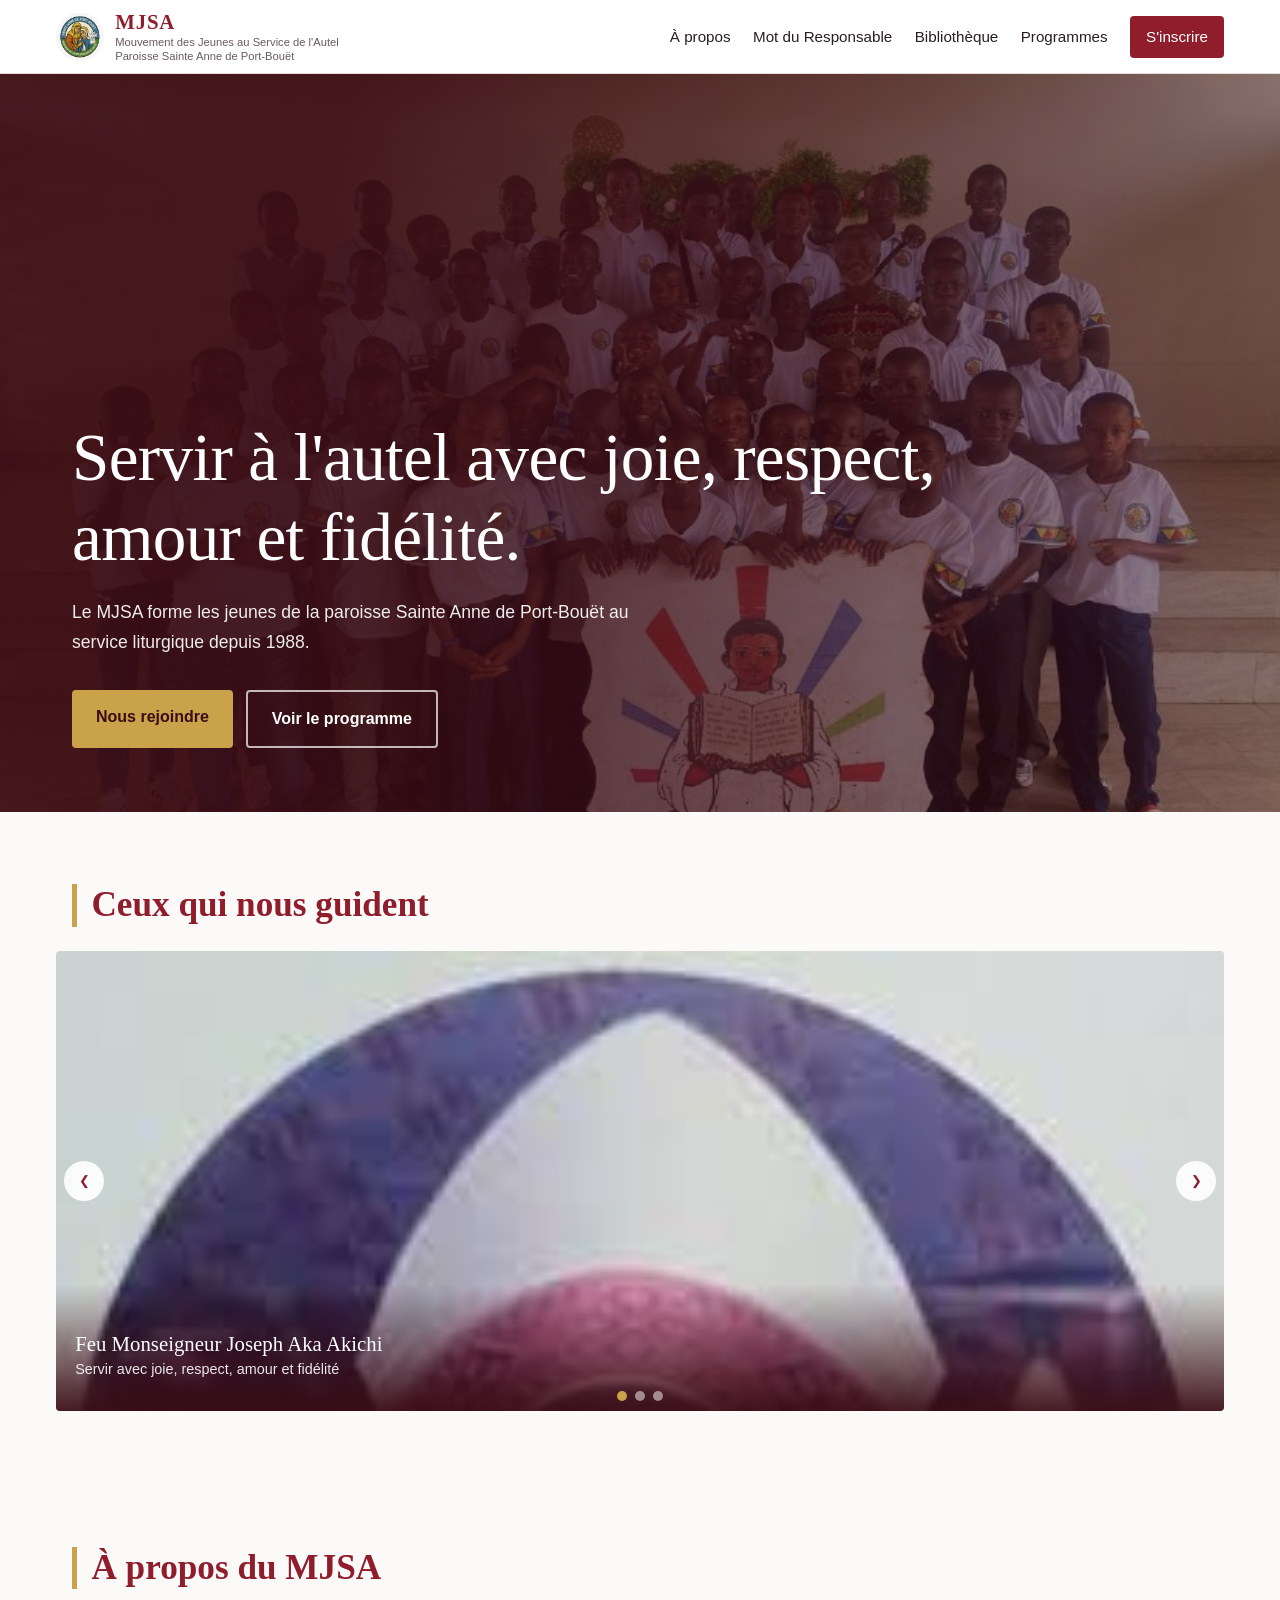
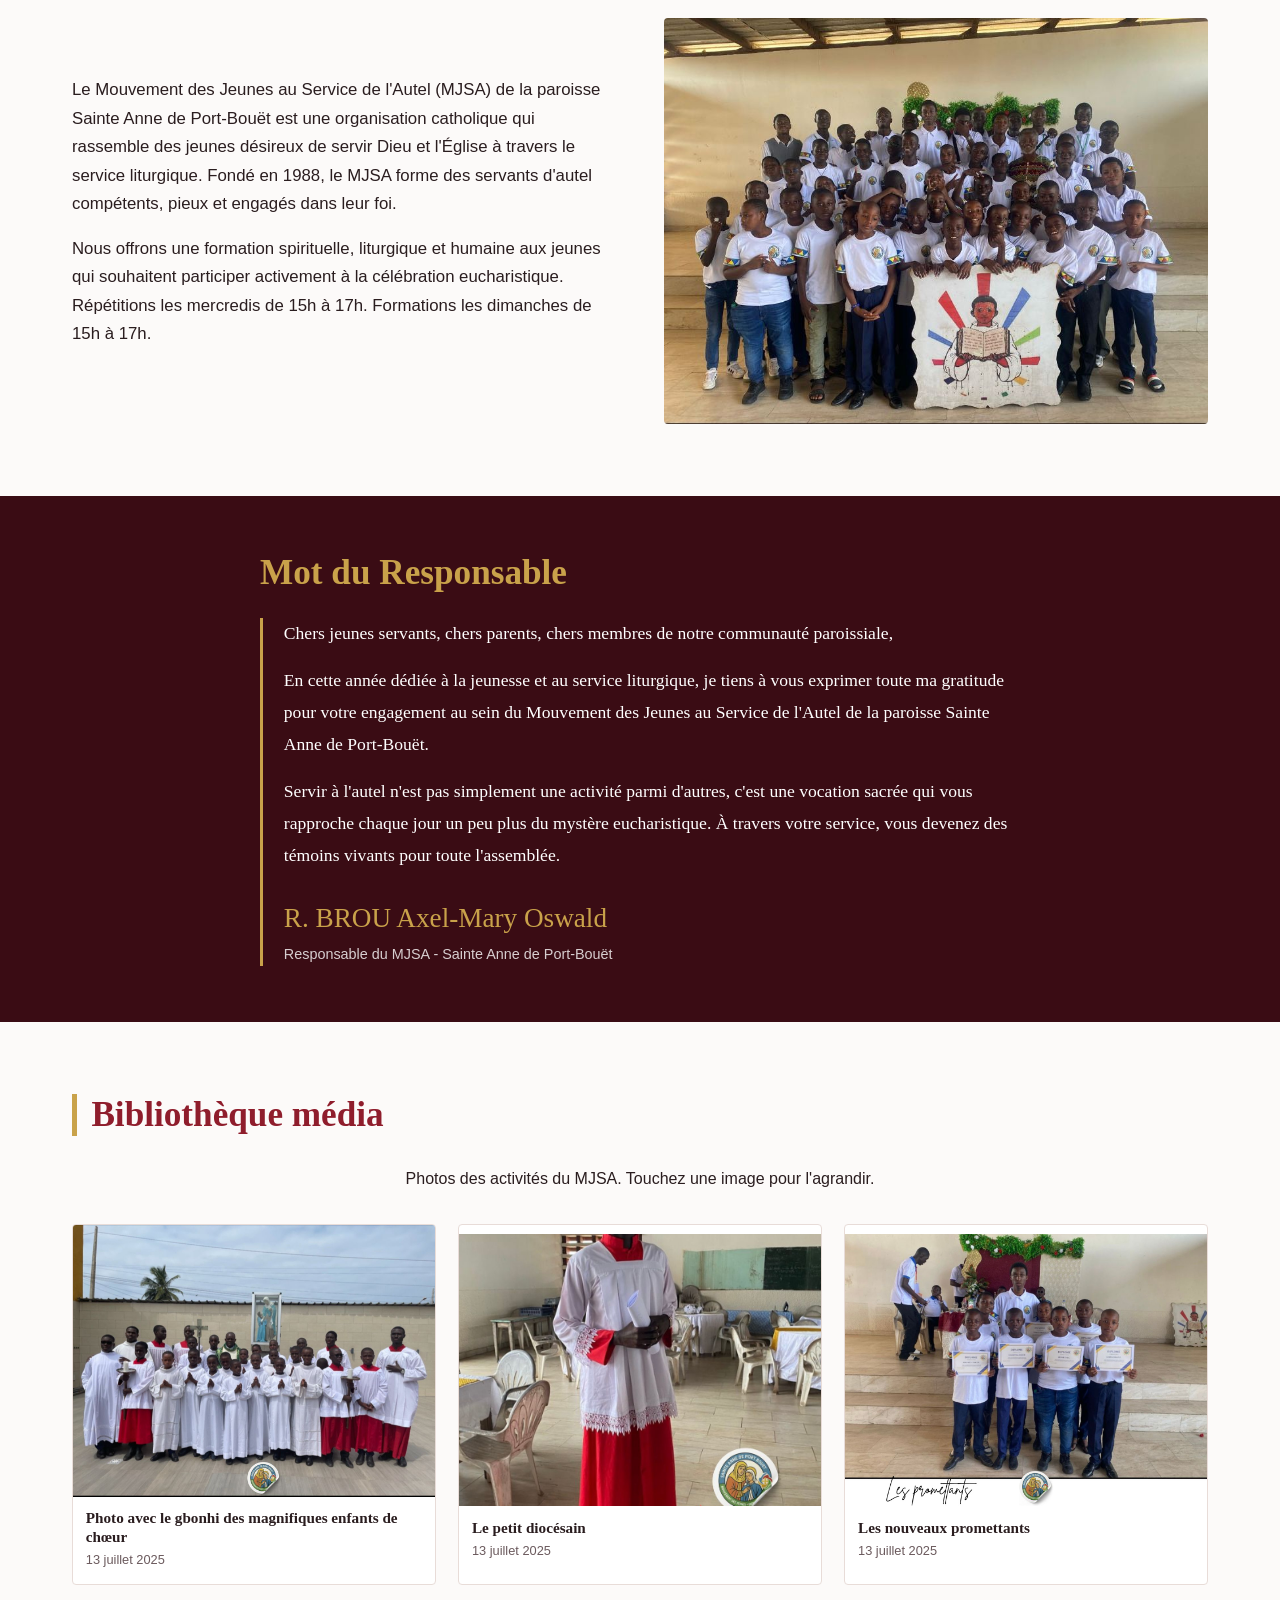
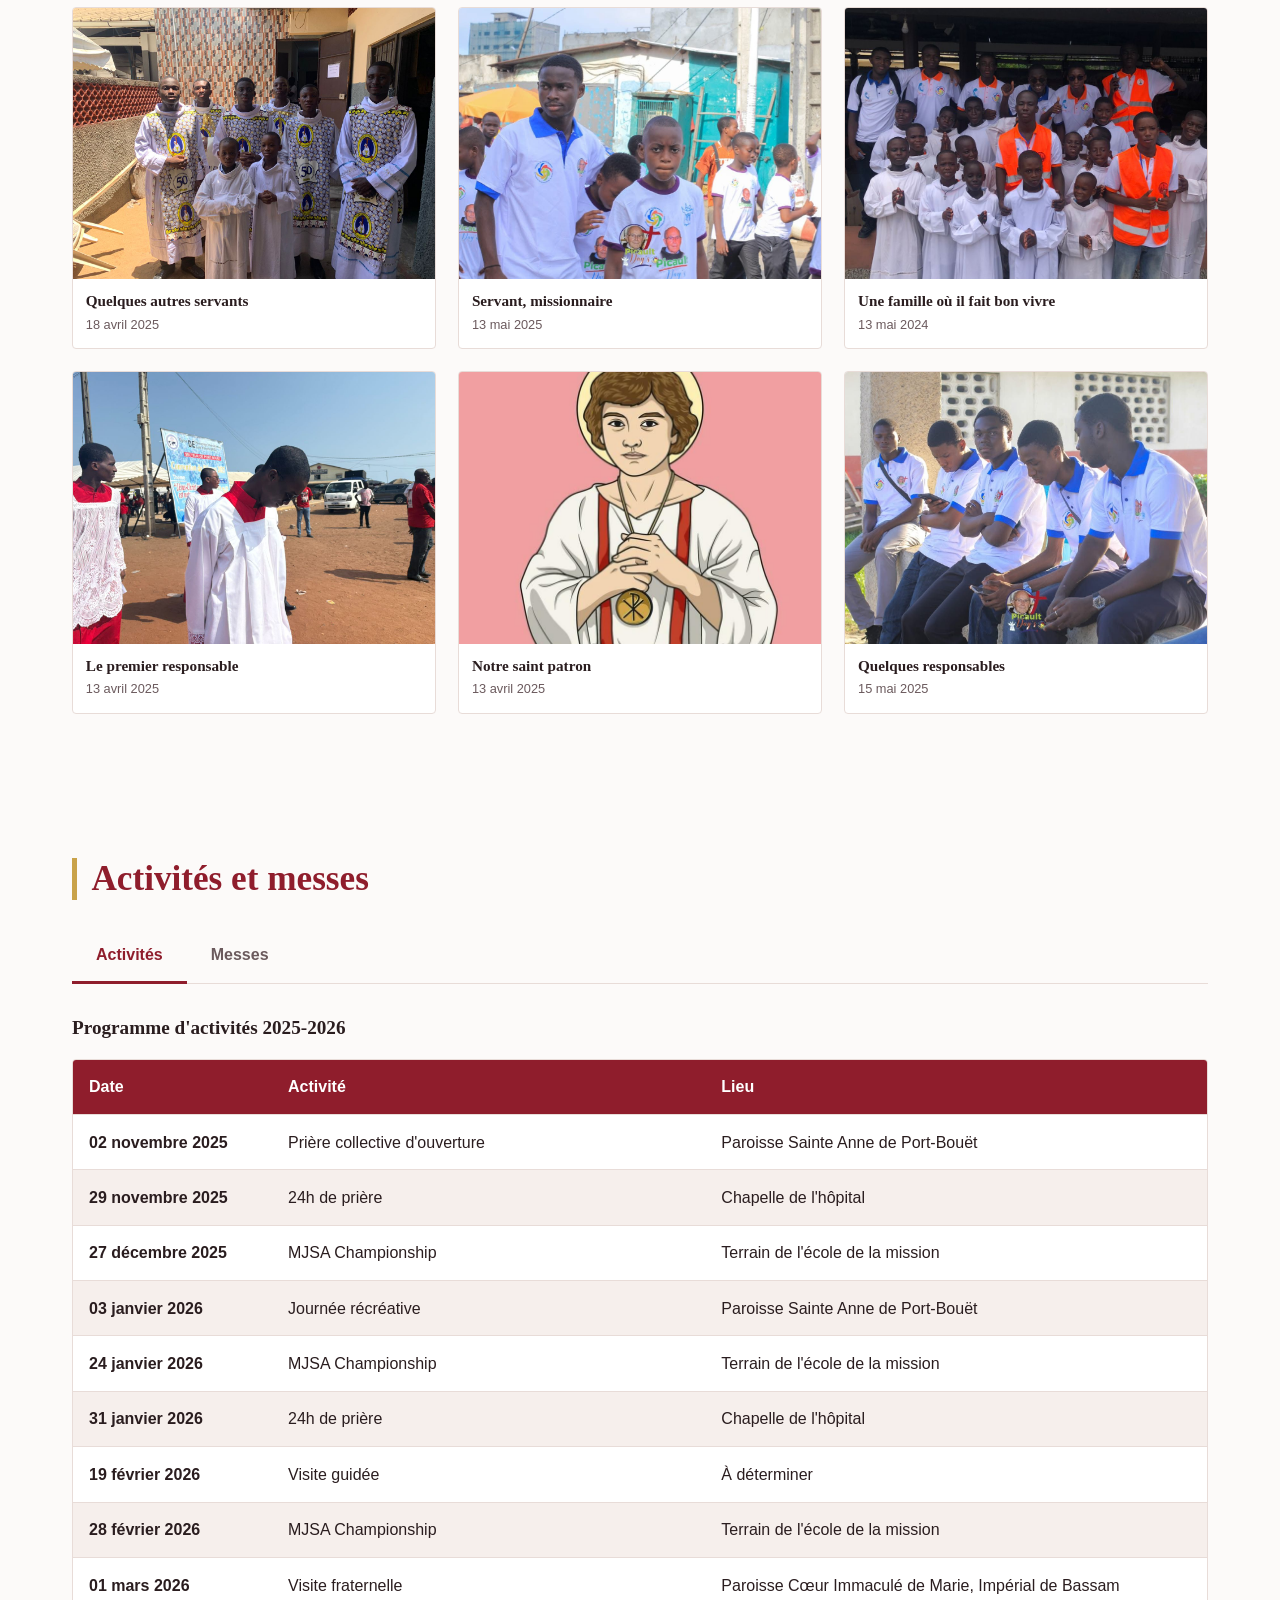
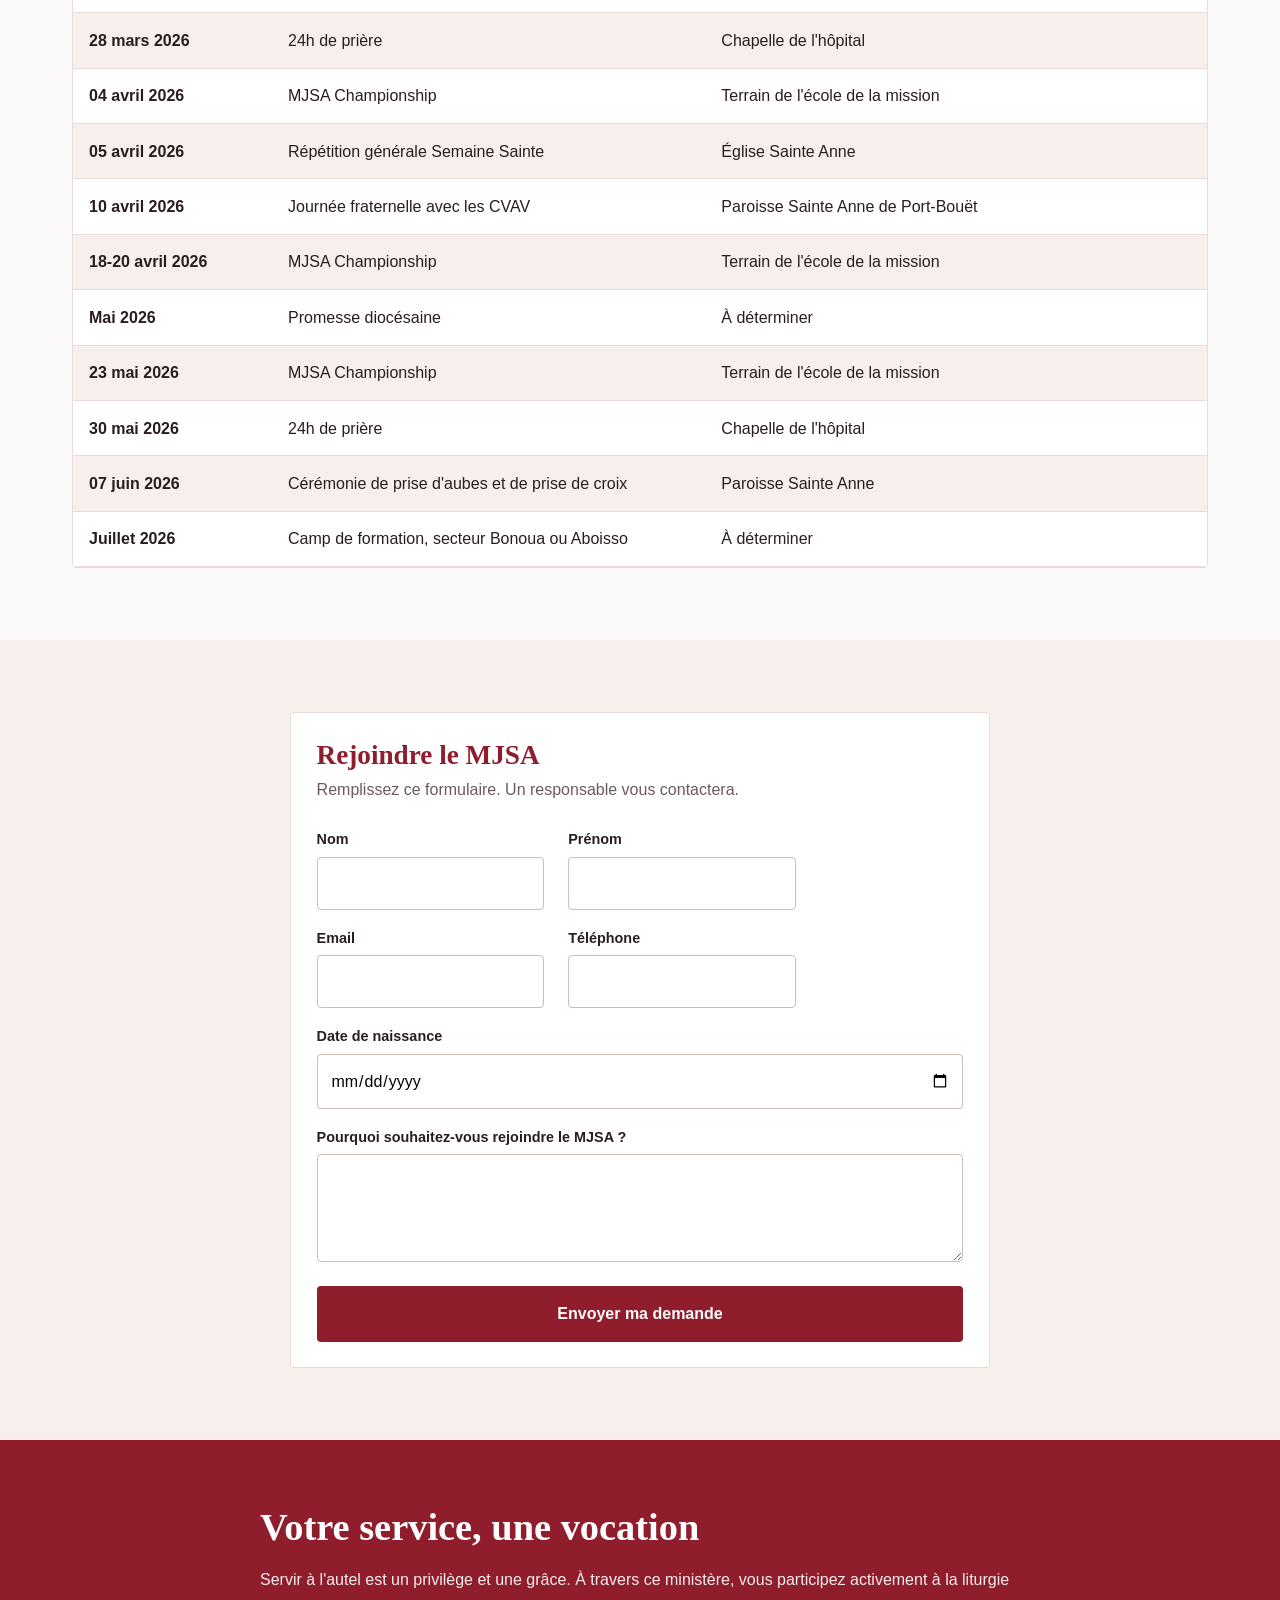
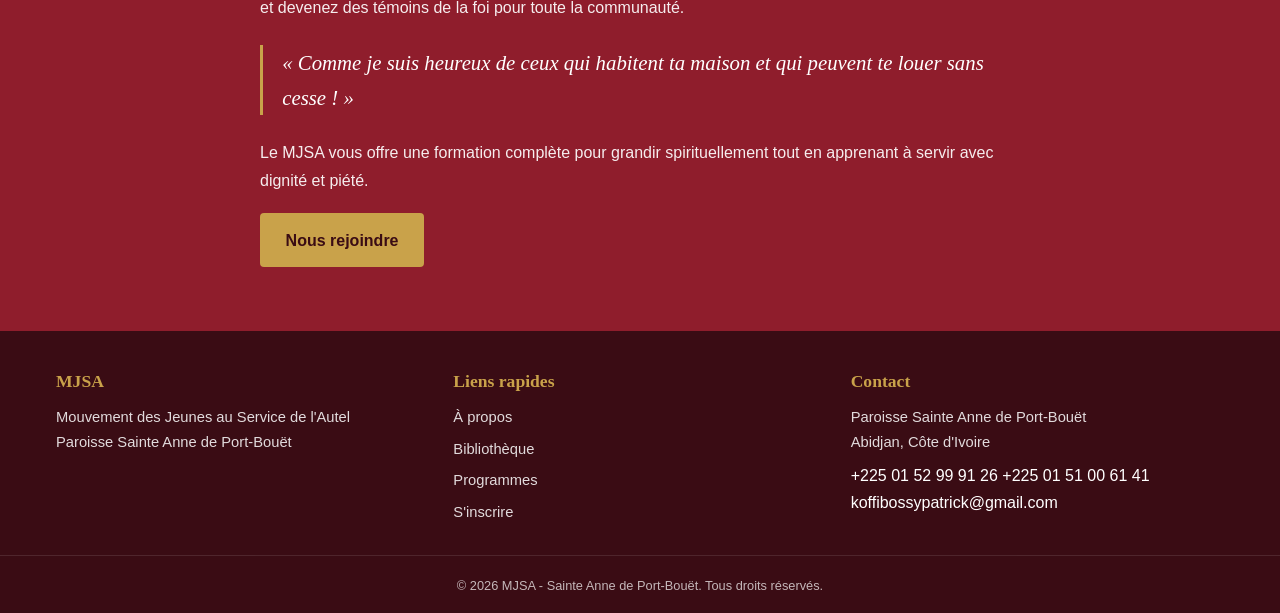
==== commit a40312ff: "Update index.html" ====
--- a/index.html
+++ b/index.html
@@ -10,6 +10,7 @@
 <meta property="og:image" content="logo.jpeg">
 <meta property="og:type" content="website">
 <link rel="icon" href="logo.jpeg">
+<meta name="theme-color" content="#8f1d2c">
 <link rel="stylesheet" href="style.css">
 </head>
 <body>
@@ -37,7 +38,18 @@
 </header>
 
 <main>
-<section id="accueil" class="slider-container" aria-label="Diaporama">
+<section id="accueil" class="hero">
+  <div class="hero-inner">
+    <h1>Servir à l'autel avec joie, respect, amour et fidélité.</h1>
+    <p>Le MJSA forme les jeunes de la paroisse Sainte Anne de Port-Bouët au service liturgique depuis 1988.</p>
+    <div class="hero-actions">
+      <a href="#inscription" class="btn btn-gold">Nous rejoindre</a>
+      <a href="#programmes" class="btn btn-line">Voir le programme</a>
+    </div>
+  </div>
+</section>
+<div class="section" style="padding-bottom:1.5rem"><div class="section-title" style="margin-bottom:0"><h2>Ceux qui nous guident</h2></div></div>
+<section id="fondateurs" class="slider-container" aria-label="Diaporama">
   <div class="slider">
     <div class="slide">
       <img src="akichi.jpeg" alt="Feu Monseigneur Joseph Aka Akichi">
--- a/style.css
+++ b/style.css
@@ -0,0 +1,134 @@
+*{margin:0;padding:0;box-sizing:border-box}
+:root{--red:#8f1d2c;--wine:#3a0c14;--gold:#c9a24a;--ink:#2a1d1f;--muted:#6b5a5d;--line:#e8dcd8;--tint:#f6efec;--paper:#fcfaf9}
+html{scroll-behavior:smooth;scroll-padding-top:76px}
+body{font-family:'Segoe UI',Tahoma,Geneva,Verdana,sans-serif;background:var(--paper);color:var(--ink);line-height:1.7;overflow-x:hidden}
+a{text-decoration:none;color:inherit}
+:focus-visible{outline:3px solid var(--red);outline-offset:2px}
+h1,h2,h3{font-family:Georgia,'Times New Roman',serif;font-weight:700;line-height:1.2}
+header{background:#fff;border-bottom:1px solid var(--line);position:sticky;top:0;z-index:50}
+.header-container{display:flex;justify-content:space-between;align-items:center;max-width:1200px;margin:0 auto;padding:.6rem 1rem;flex-wrap:wrap}
+.logo-container{display:flex;align-items:center;gap:.7rem}
+.logo{width:48px;height:48px;border-radius:50%;object-fit:cover}
+.logo-text h1{font-size:1.3rem;color:var(--red);letter-spacing:.04em}
+.logo-text p{font-size:.7rem;color:var(--muted);line-height:1.3}
+.menu-toggle{display:flex;flex-direction:column;justify-content:space-around;width:32px;height:26px;background:none;border:0;cursor:pointer}
+.menu-toggle span{height:3px;background:var(--red);border-radius:5px}
+nav{width:100%;display:none}
+nav.open{display:block}
+nav ul{list-style:none;display:flex;flex-direction:column;padding:.5rem 0}
+nav a{display:block;padding:.65rem 0;font-weight:500;border-bottom:1px solid var(--line)}
+nav a:hover{color:var(--red)}
+.hero{background:linear-gradient(100deg,rgba(58,12,20,.93) 25%,rgba(58,12,20,.45)),url(gbpnhi.jpeg) center/cover;color:#fff;min-height:82vh;display:flex;align-items:flex-end}
+.hero-inner{max-width:1200px;margin:0 auto;padding:4rem 1rem 3rem;width:100%}
+.hero h1{font-size:clamp(2.2rem,7vw,4.2rem);font-weight:400;max-width:14em;letter-spacing:-.01em}
+.hero p{max-width:34em;margin:1.2rem 0 2rem;font-size:1.1rem;opacity:.92}
+.hero-actions{display:flex;gap:.8rem;flex-wrap:wrap}
+.btn{display:inline-block;padding:.85rem 1.5rem;border-radius:4px;font-weight:600}
+.btn-gold{background:var(--gold);color:var(--wine)}
+.btn-gold:hover{background:#fff}
+.btn-line{border:2px solid rgba(255,255,255,.7);color:#fff}
+.btn-line:hover{background:#fff;color:var(--wine)}
+.section{padding:3rem 1rem;max-width:1200px;margin:0 auto}
+.section-title{margin-bottom:1.8rem;border-left:5px solid var(--gold);padding-left:.9rem}
+.section-title h2{font-size:clamp(1.6rem,4vw,2.2rem);color:var(--red)}
+.about-content{display:flex;flex-direction:column;gap:2rem}
+.about-text p{margin-bottom:1rem;font-size:1.05rem;max-width:62ch}
+.about-image img{width:100%;height:auto;display:block;border-radius:4px}
+.slider-container{max-width:1168px;margin:0 1rem 3rem;position:relative;overflow:hidden;border-radius:4px}
+.slider{display:flex;transition:transform .5s ease;height:340px}
+.slide{min-width:100%;position:relative}
+.slide img{width:100%;height:100%;object-fit:cover;object-position:top}
+.slide-content{position:absolute;inset:auto 0 0 0;background:linear-gradient(transparent,rgba(58,12,20,.92));color:#fff;padding:3rem 1.2rem 1.8rem}
+.slide-content h2{font-size:1.3rem;font-weight:400}
+.slide-content p{font-size:.9rem;opacity:.9}
+.slider-nav{position:absolute;top:50%;width:100%;display:flex;justify-content:space-between;transform:translateY(-50%);padding:0 .5rem}
+.slider-nav button{background:rgba(255,255,255,.9);border:0;width:40px;height:40px;border-radius:50%;cursor:pointer;color:var(--red)}
+.slider-dots{position:absolute;bottom:.6rem;left:50%;transform:translateX(-50%);display:flex;gap:8px}
+.dot{width:10px;height:10px;border-radius:50%;background:rgba(255,255,255,.5);border:0;cursor:pointer}
+.dot.active{background:var(--gold)}
+.message-section{background:var(--wine);color:#fff;padding:3.5rem 1rem}
+.message-container{max-width:760px;margin:0 auto}
+.message-container h2{font-size:clamp(1.6rem,4vw,2.2rem);color:var(--gold);margin-bottom:1.5rem}
+.message-content{border-left:3px solid var(--gold);padding-left:1.3rem}
+.message-content p{margin-bottom:1rem;font-family:Georgia,serif;font-size:1.1rem;line-height:1.8}
+.signature{font-family:'Brush Script MT',cursive;font-size:1.7rem;color:var(--gold);margin-top:1.5rem}
+.responsable-title{font-size:.9rem;opacity:.8}
+.media-gallery{display:grid;grid-template-columns:repeat(2,1fr);gap:1rem}
+.media-item{background:#fff;border:1px solid var(--line);border-radius:4px;overflow:hidden;cursor:pointer;text-align:left;font:inherit;color:inherit}
+.media-item:hover{border-color:var(--red)}
+.media-thumbnail{aspect-ratio:4/3;overflow:hidden}
+.media-thumbnail img{width:100%;height:100%;object-fit:cover}
+.media-info{padding:.8rem}
+.media-info h3{font-size:.95rem;margin-bottom:.2rem}
+.media-meta{color:var(--muted);font-size:.8rem}
+.lightbox{display:none;position:fixed;inset:0;background:rgba(20,5,8,.95);z-index:1000;justify-content:center;align-items:center;flex-direction:column;gap:1rem;padding:1rem}
+.lightbox.open{display:flex}
+.lightbox img{max-width:100%;max-height:78vh;border-radius:4px}
+.lightbox-caption{color:#fff;text-align:center}
+.lightbox-close{position:absolute;top:16px;right:16px;color:#fff;font-size:2rem;background:rgba(255,255,255,.15);border:0;width:44px;height:44px;border-radius:50%;cursor:pointer}
+.program-tabs{display:flex;margin-bottom:2rem;border-bottom:1px solid var(--line)}
+.program-tab{padding:.8rem 1.5rem;cursor:pointer;font:inherit;font-weight:600;color:var(--muted);background:none;border:0;border-bottom:3px solid transparent;margin-bottom:-1px}
+.program-tab.active{color:var(--red);border-bottom-color:var(--red)}
+.program-content{display:none}
+.program-content.active{display:block}
+.program-content h3.sub{margin-bottom:1.2rem;font-size:1.2rem}
+.table-wrap{overflow-x:auto;border:1px solid var(--line);border-radius:4px}
+.schedule-table{width:100%;border-collapse:collapse;background:#fff;min-width:520px}
+.schedule-table th,.schedule-table td{padding:.85rem 1rem;text-align:left;border-bottom:1px solid var(--line)}
+.schedule-table th{background:var(--red);color:#fff;font-weight:600}
+.schedule-table td:first-child{font-weight:600;white-space:nowrap}
+.schedule-table tr:nth-child(even){background:var(--tint)}
+.mass-day{background:#fff;border:1px solid var(--line);border-left:4px solid var(--red);border-radius:4px;padding:1.1rem;margin-bottom:1rem}
+.mass-day h3{color:var(--red);margin-bottom:.8rem;font-size:1.05rem}
+.servant-grid{display:grid;grid-template-columns:repeat(2,1fr);gap:.5rem}
+.servant-item{background:var(--tint);padding:.55rem .7rem;border-radius:4px;font-size:.9rem}
+.form-section{background:var(--tint);max-width:none!important}
+.form-container{background:#fff;border:1px solid var(--line);border-radius:4px;padding:1.6rem;max-width:700px;margin:0 auto}
+.form-header{margin-bottom:1.5rem}
+.form-header h2{color:var(--red);font-size:1.7rem;margin-bottom:.3rem}
+.form-header p{color:var(--muted)}
+.form-group{margin-bottom:1rem}
+.form-group label{display:block;margin-bottom:.3rem;font-weight:600;font-size:.9rem}
+.form-group input,.form-group textarea{width:100%;padding:.75rem .8rem;border:1px solid #cdbcb8;border-radius:4px;font:inherit;background:#fff}
+.form-group input:focus,.form-group textarea:focus{border-color:var(--red);outline:none;box-shadow:0 0 0 3px rgba(143,29,44,.15)}
+.form-row{display:flex;flex-direction:column}
+.submit-btn{display:block;width:100%;background:var(--red);color:#fff;border:0;padding:.9rem;font:inherit;font-weight:600;border-radius:4px;cursor:pointer}
+.submit-btn:hover{background:var(--wine)}
+.submit-btn:disabled{opacity:.6;cursor:wait}
+.form-status{margin-top:1rem;padding:.8rem;border-radius:4px;display:none}
+.form-status.ok{display:block;background:#e8f6ee;color:#0a6b3d}
+.form-status.err{display:block;background:#fdecef;color:#a3162f}
+.hp{position:absolute;left:-9999px}
+.inspiration-section{background:var(--red);padding:4rem 1rem;color:#fff}
+.inspiration-content{max-width:760px;margin:0 auto}
+.inspiration-content h2{font-size:clamp(1.7rem,4vw,2.4rem);margin-bottom:1rem}
+.inspiration-content p{margin-bottom:1.2rem;opacity:.92}
+.verse{font-family:Georgia,serif;font-style:italic;font-size:1.3rem;margin:1.5rem 0;padding-left:1.2rem;border-left:3px solid var(--gold)}
+.cta-button{display:inline-block;background:var(--gold);color:var(--wine);padding:.85rem 1.6rem;border-radius:4px;font-weight:700}
+.cta-button:hover{background:#fff}
+footer{background:var(--wine);color:#fff;padding:2.5rem 0 1rem}
+.footer-container{max-width:1200px;margin:0 auto;padding:0 1rem;display:grid;grid-template-columns:1fr;gap:1.5rem}
+.footer-col h3{margin-bottom:.8rem;color:var(--gold);font-size:1.1rem}
+.footer-col p,.footer-links a{opacity:.85;font-size:.92rem;display:block;margin-bottom:.4rem}
+.footer-links{list-style:none}
+.footer-col a:hover{color:var(--gold);opacity:1}
+.copyright{text-align:center;padding-top:1.2rem;margin-top:1.5rem;border-top:1px solid rgba(255,255,255,.15);font-size:.8rem;opacity:.7}
+@media(min-width:769px){
+.menu-toggle{display:none}
+nav{display:block;width:auto}
+nav ul{flex-direction:row;gap:1.4rem;padding:0;align-items:center}
+nav a{padding:.3rem 0;font-size:.95rem;border:0}
+nav li:last-child a{background:var(--red);color:#fff;padding:.5rem 1rem;border-radius:4px}
+nav li:last-child a:hover{background:var(--wine);color:#fff}
+.section{padding:4.5rem 2rem}
+.hero-inner{padding:5rem 2rem 4rem}
+.about-content{flex-direction:row;align-items:center;gap:3rem}
+.about-text,.about-image{flex:1}
+.slider-container{margin:0 auto 4rem}
+.slider{height:460px}
+.media-gallery{grid-template-columns:repeat(3,1fr);gap:1.4rem}
+.form-row{flex-direction:row;gap:1.5rem}
+.footer-container{grid-template-columns:repeat(3,1fr)}
+.servant-grid{grid-template-columns:repeat(3,1fr)}
+}
+@media(prefers-reduced-motion:reduce){*{transition:none!important;scroll-behavior:auto!important}}
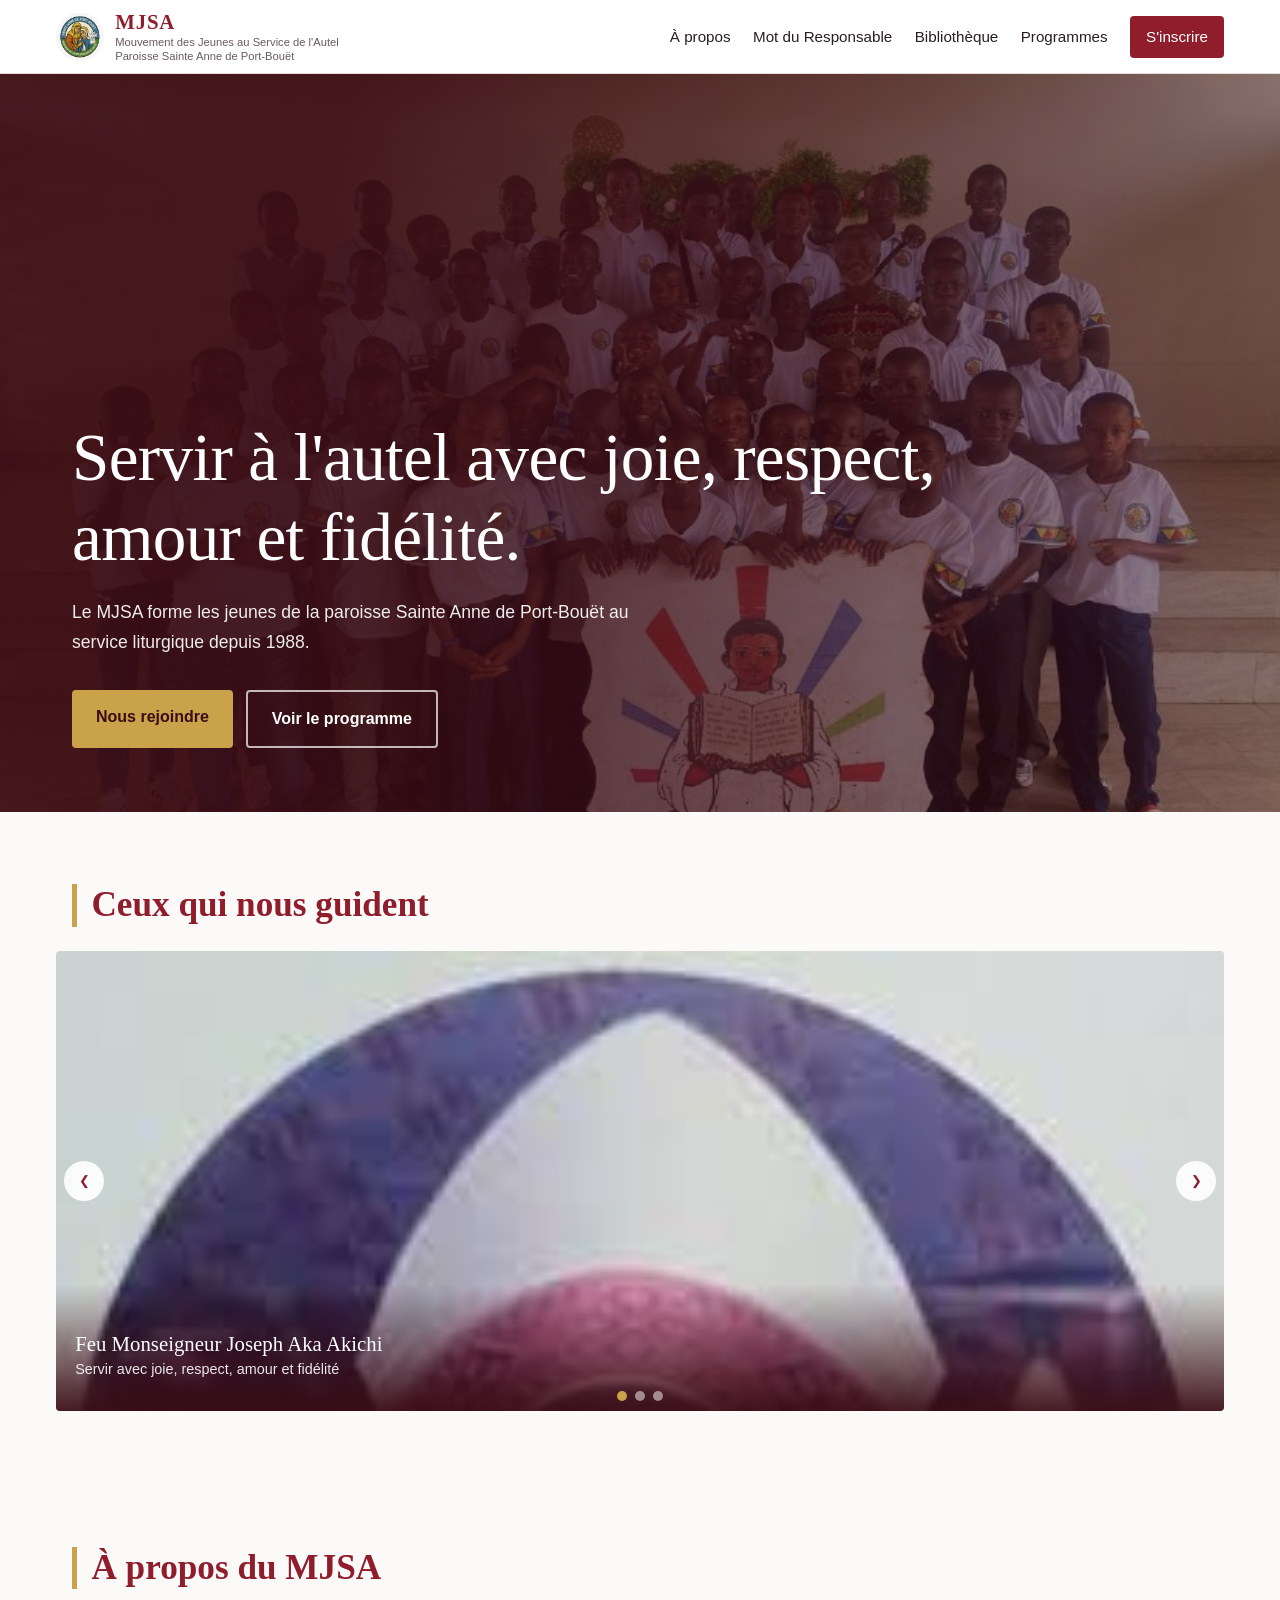
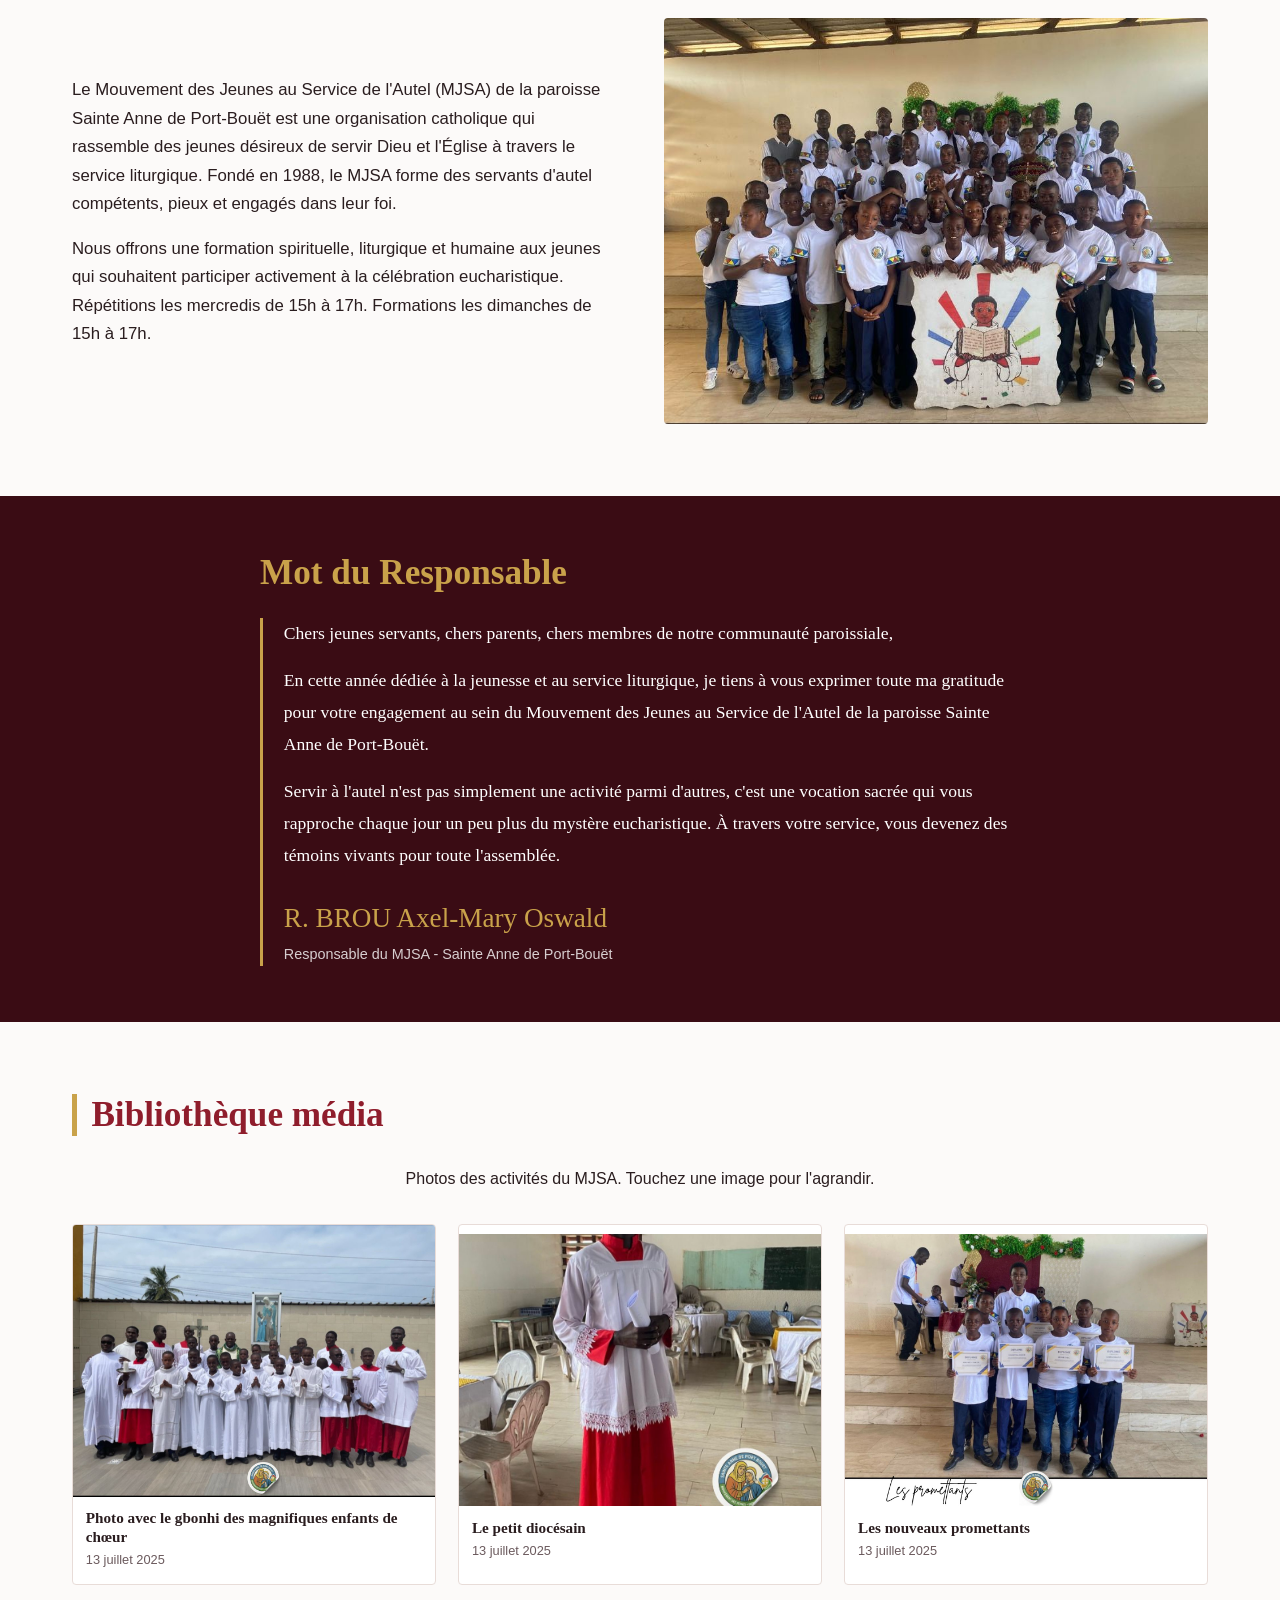
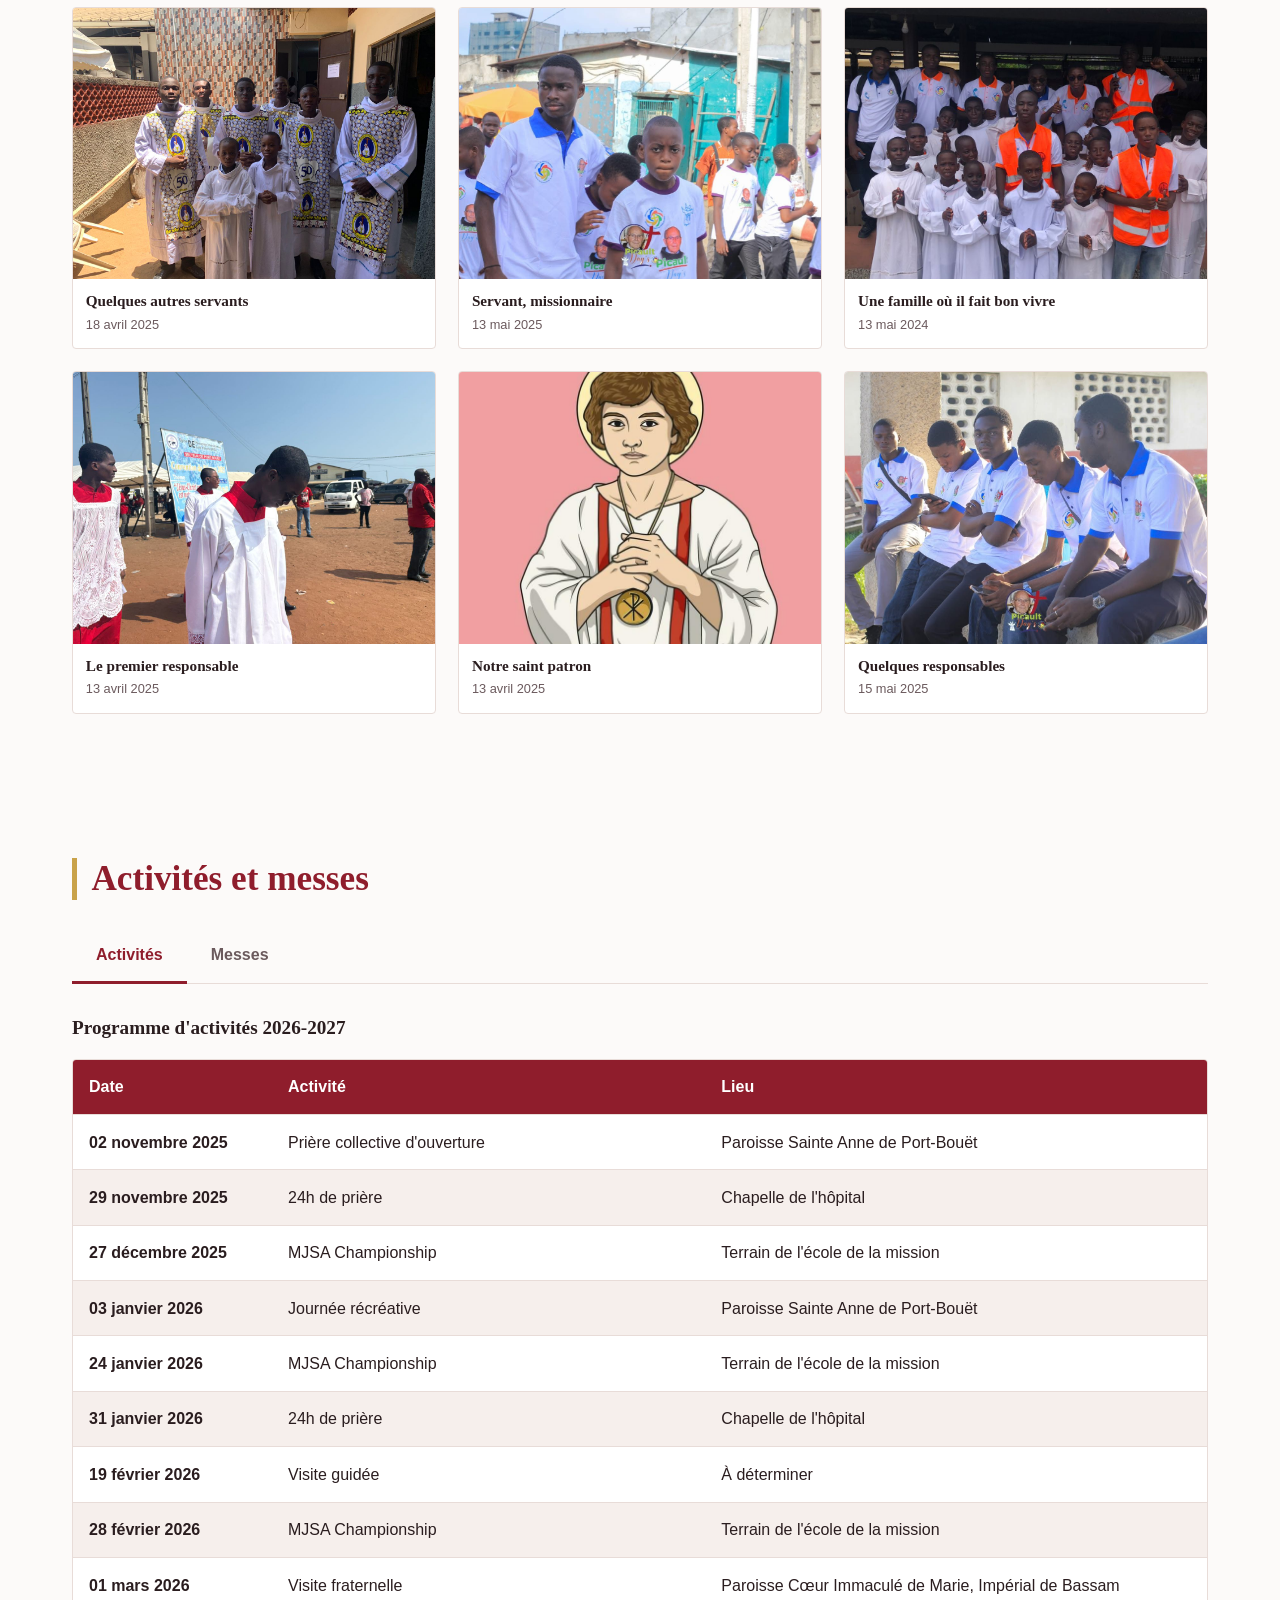
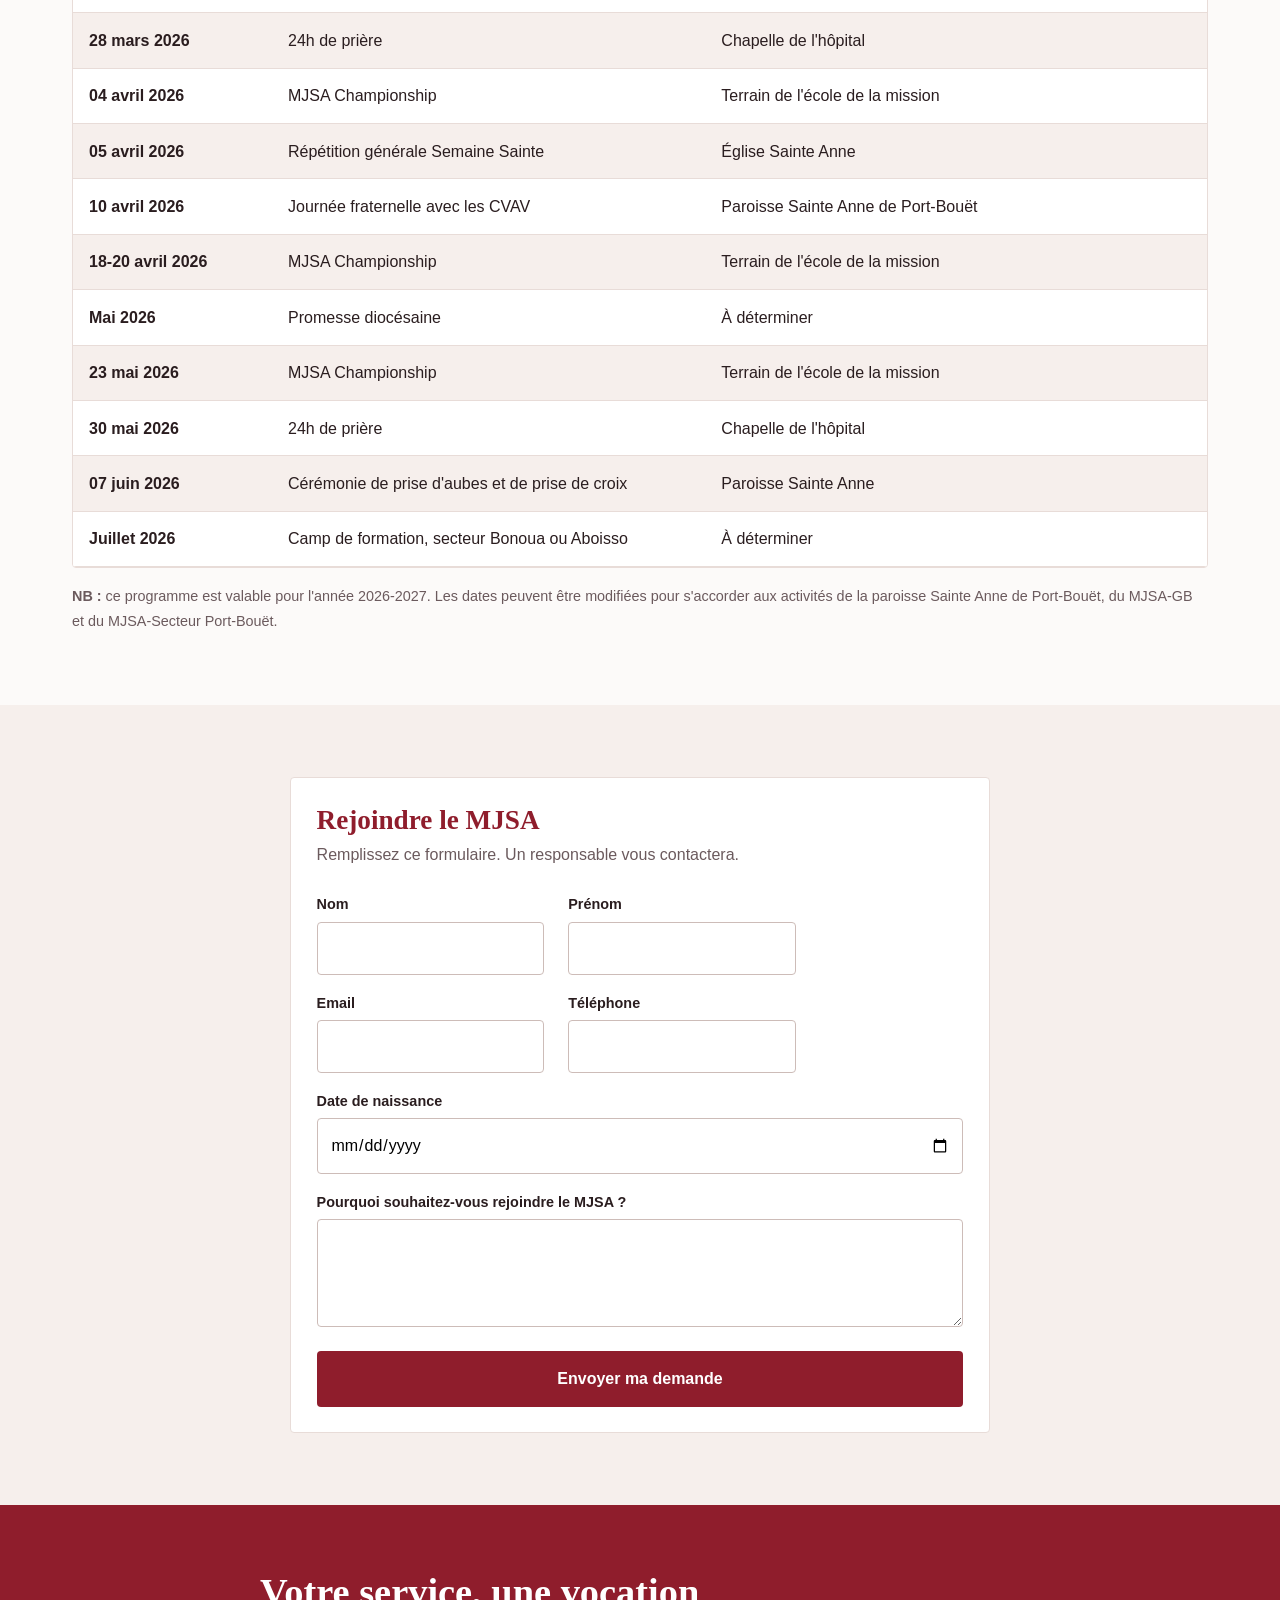
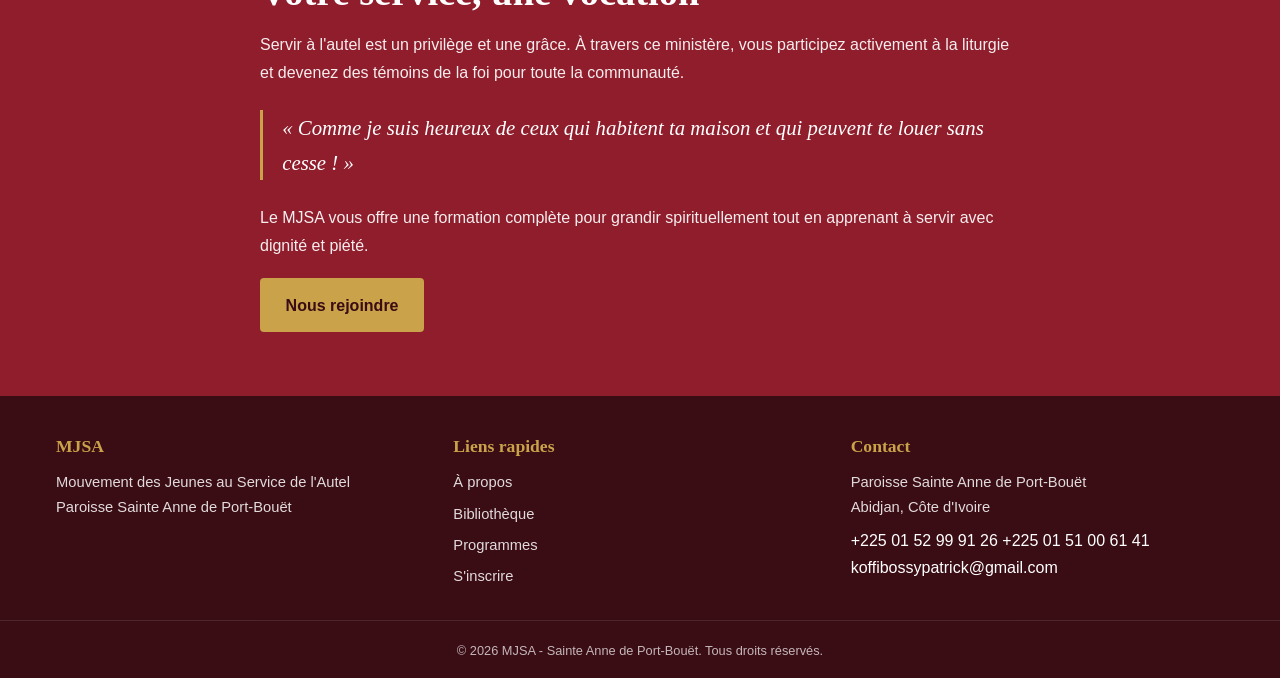
==== commit 92c74cfa: "Update index.html" ====
--- a/index.html
+++ b/index.html
@@ -108,13 +108,14 @@
     <button class="program-tab" role="tab" data-tab="masses" aria-selected="false">Messes</button>
   </div>
   <div class="program-content active" id="activities-content">
-    <h3 class="sub">Programme d'activités 2025-2026</h3>
+    <h3 class="sub">Programme d'activités 2026-2027</h3>
     <div class="table-wrap">
       <table class="schedule-table">
         <thead><tr><th>Date</th><th>Activité</th><th>Lieu</th></tr></thead>
         <tbody id="activities-body"></tbody>
       </table>
     </div>
+    <p style="margin-top:1rem;font-size:.9rem;color:var(--muted)"><strong>NB :</strong> ce programme est valable pour l'année 2026-2027. Les dates peuvent être modifiées pour s'accorder aux activités de la paroisse Sainte Anne de Port-Bouët, du MJSA-GB et du MJSA-Secteur Port-Bouët.</p>
   </div>
   <div class="program-content" id="masses-content">
     <h3 class="sub">Programme des messes hebdomadaires</h3>
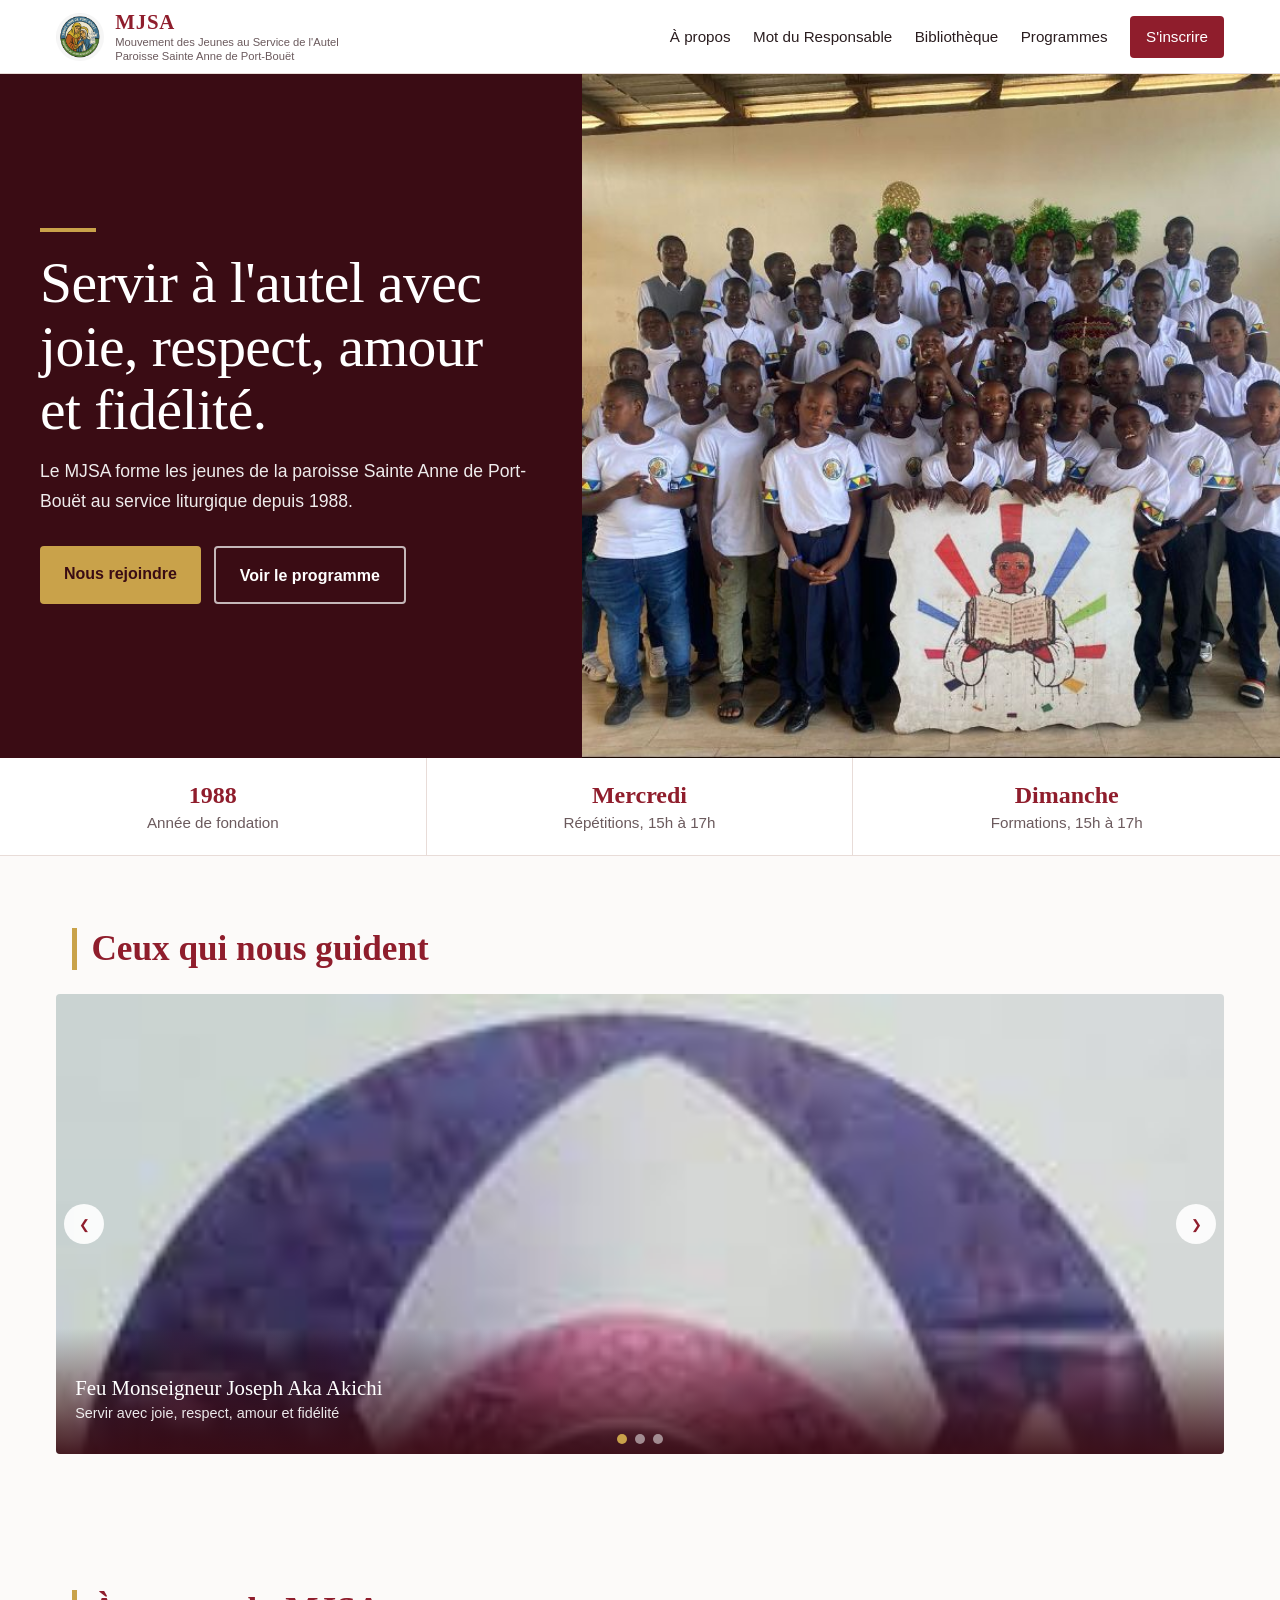
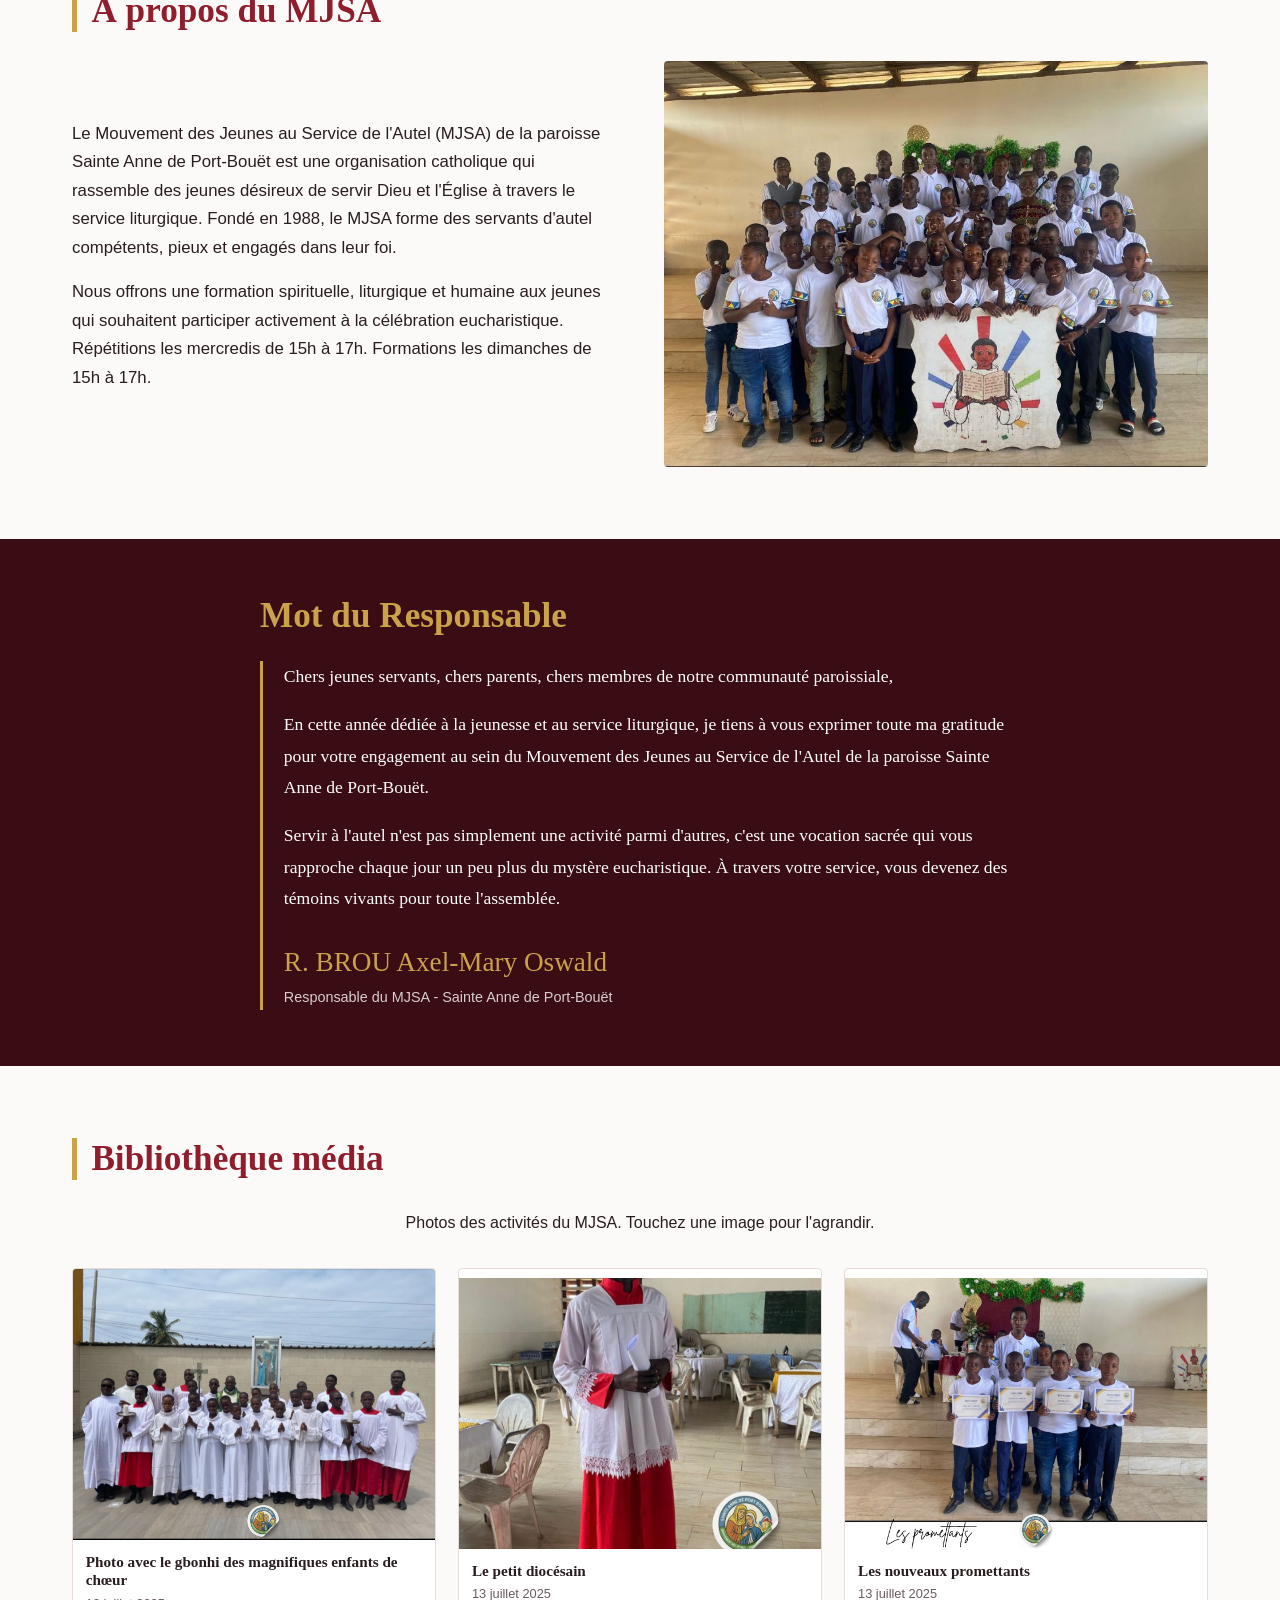
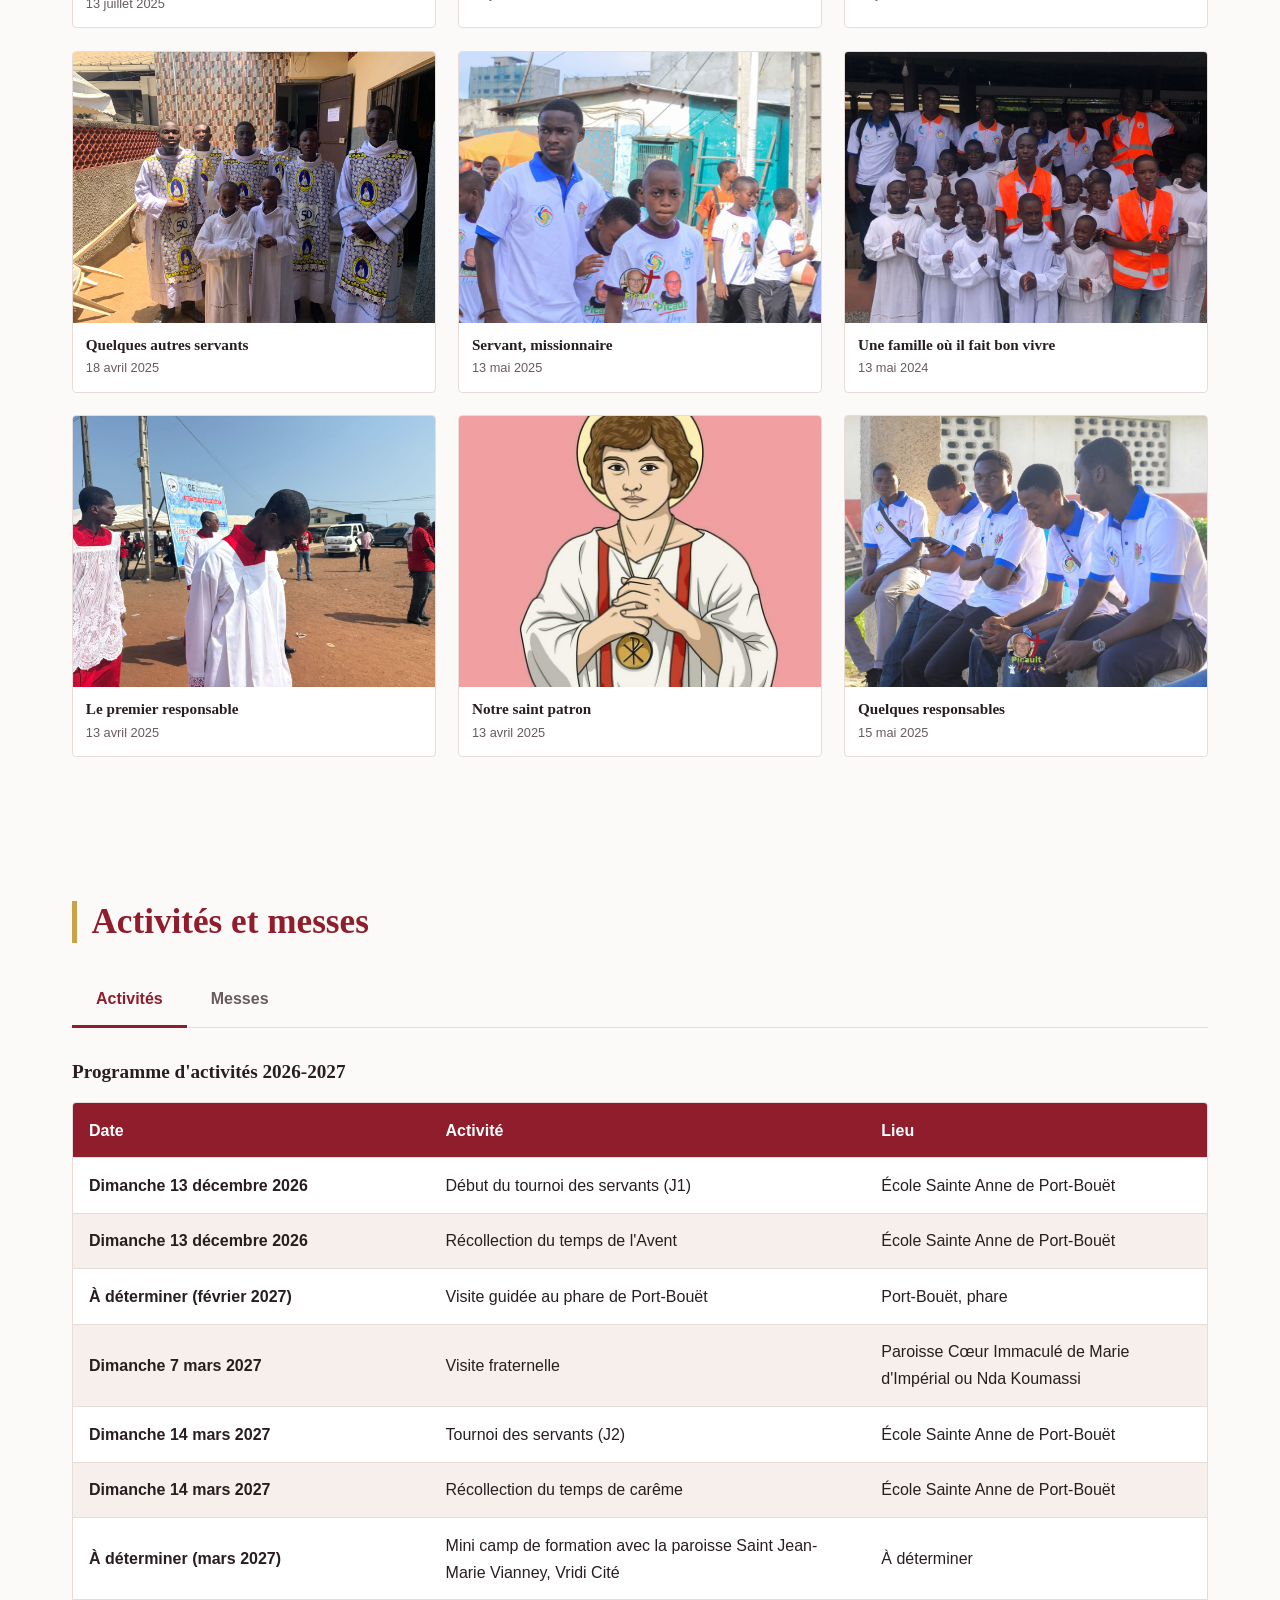
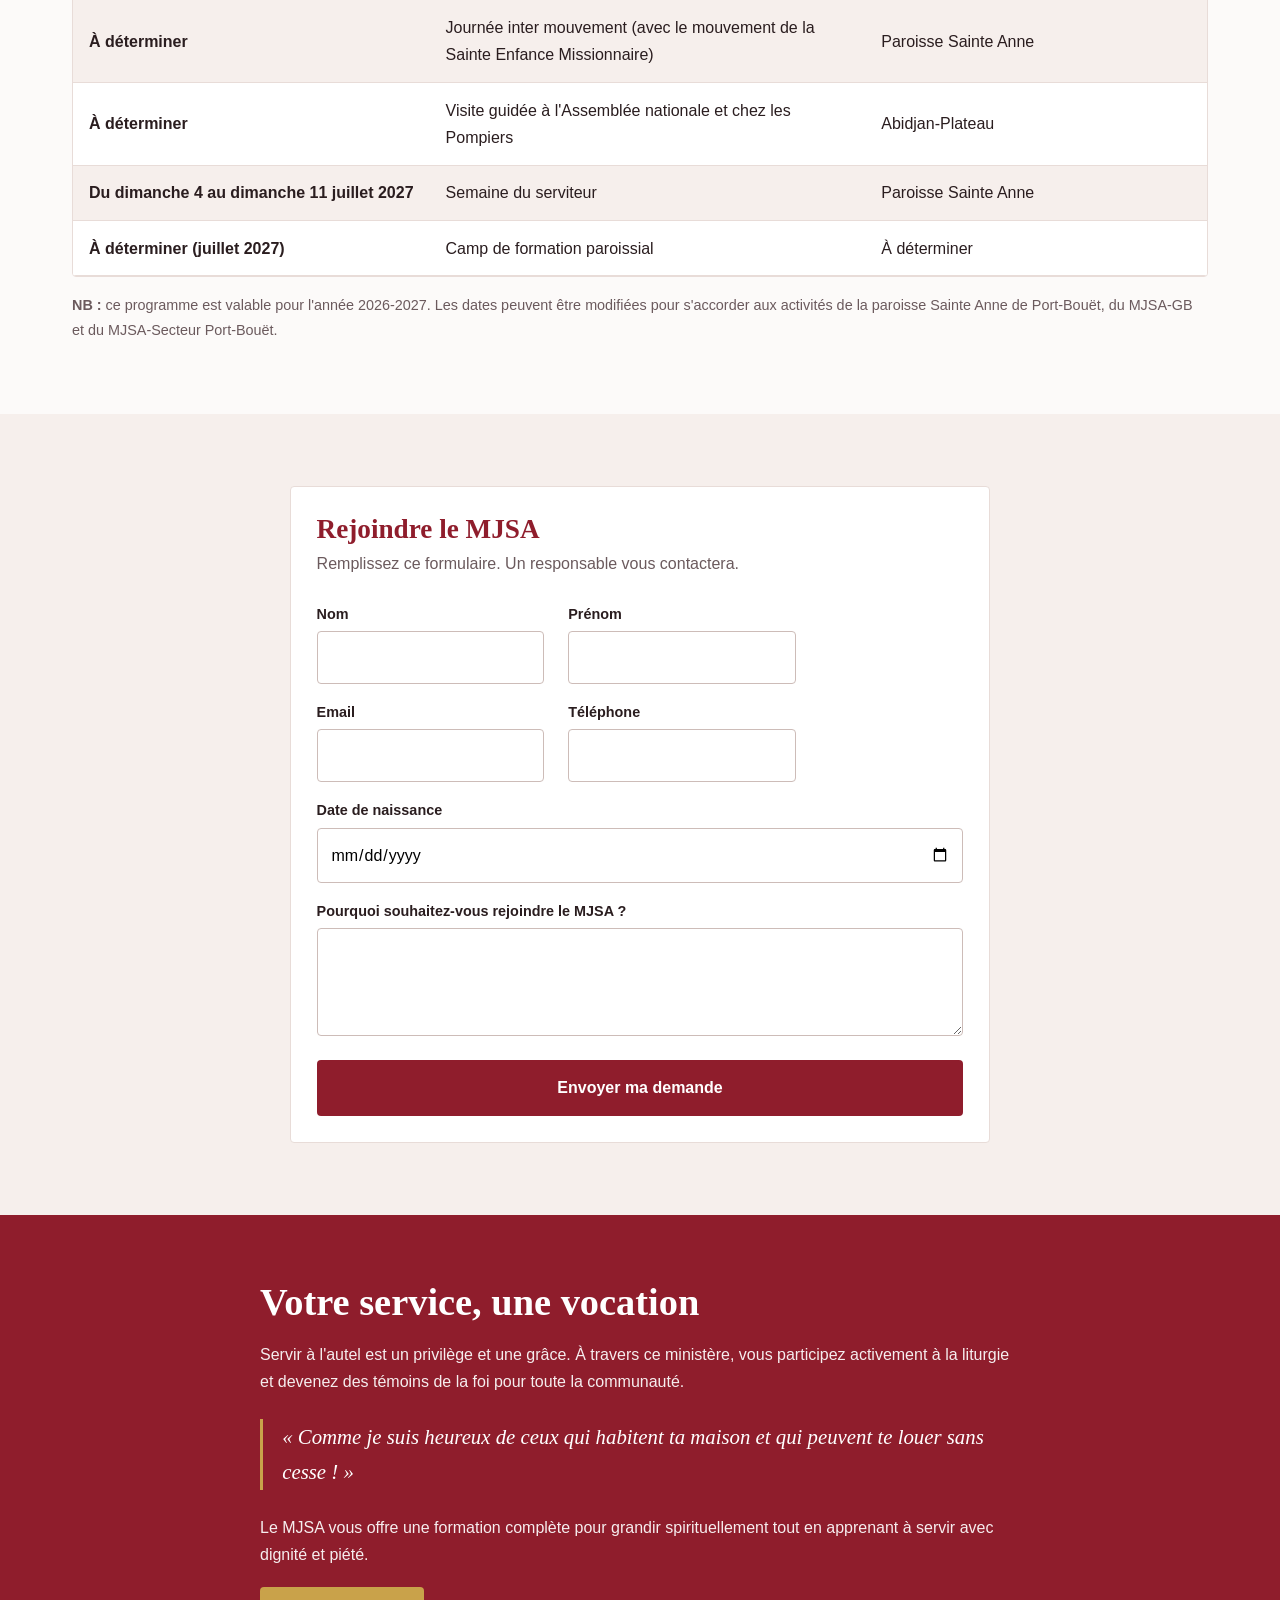
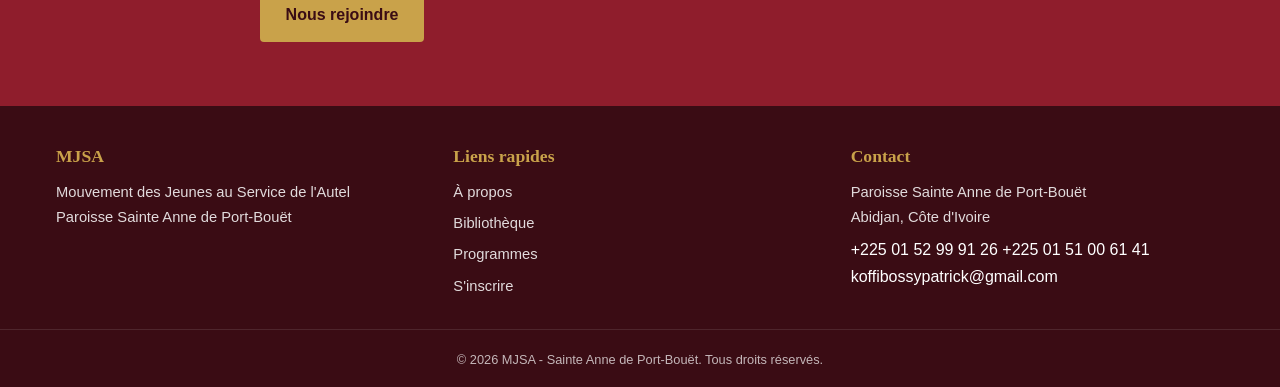
==== commit e358af5d: "Update index.html" ====
--- a/index.html
+++ b/index.html
@@ -38,8 +38,8 @@
 </header>
 
 <main>
-<section id="accueil" class="hero">
-  <div class="hero-inner">
+<section id="accueil" class="accueil">
+  <div class="accueil-text">
     <h1>Servir à l'autel avec joie, respect, amour et fidélité.</h1>
     <p>Le MJSA forme les jeunes de la paroisse Sainte Anne de Port-Bouët au service liturgique depuis 1988.</p>
     <div class="hero-actions">
@@ -47,6 +47,12 @@
       <a href="#programmes" class="btn btn-line">Voir le programme</a>
     </div>
   </div>
+  <div class="accueil-photo"><img src="gbpnhi.jpeg" alt="Les servants d'autel du MJSA" fetchpriority="high"></div>
+</section>
+<section class="infos" aria-label="En bref">
+  <div class="infos-item"><strong>1988</strong><span>Année de fondation</span></div>
+  <div class="infos-item"><strong>Mercredi</strong><span>Répétitions, 15h à 17h</span></div>
+  <div class="infos-item"><strong>Dimanche</strong><span>Formations, 15h à 17h</span></div>
 </section>
 <div class="section" style="padding-bottom:1.5rem"><div class="section-title" style="margin-bottom:0"><h2>Ceux qui nous guident</h2></div></div>
 <section id="fondateurs" class="slider-container" aria-label="Diaporama">
--- a/style.css
+++ b/style.css
@@ -132,3 +132,100 @@
 .servant-grid{grid-template-columns:repeat(3,1fr)}
 }
 @media(prefers-reduced-motion:reduce){*{transition:none!important;scroll-behavior:auto!important}}
+
+/* ===== Responsive : tous les téléphones et tablettes ===== */
+html{-webkit-text-size-adjust:100%}
+img{max-width:100%;height:auto}
+h1,h2,h3,p,td,.servant-item,.media-info{overflow-wrap:anywhere}
+.form-group input,.form-group textarea{font-size:16px}
+.hero{min-height:82vh;min-height:82svh}
+
+@media(max-width:768px){
+.header-container,.section,.hero-inner{padding-left:max(1rem,env(safe-area-inset-left));padding-right:max(1rem,env(safe-area-inset-right))}
+.hero{min-height:70vh;min-height:70svh}
+.hero-inner{padding-top:3rem;padding-bottom:2.5rem}
+.section{padding-top:2.2rem;padding-bottom:2.2rem}
+.slider{height:clamp(220px,58vw,340px)}
+nav.open{max-height:calc(100vh - 72px);max-height:calc(100svh - 72px);overflow-y:auto}
+.slider-nav button{width:44px;height:44px}
+.program-tab{flex:1;padding:.8rem .4rem;text-align:center}
+.message-section{padding:2.5rem 1rem}
+.message-content{padding-left:1rem}
+.message-content p{font-size:1.02rem}
+.form-container{padding:1.2rem}
+}
+@media(min-width:600px) and (max-width:768px){
+.media-gallery{grid-template-columns:repeat(3,1fr)}
+.servant-grid{grid-template-columns:repeat(3,1fr)}
+.form-row{flex-direction:row;gap:1.2rem}
+}
+@media(min-width:769px) and (max-width:959px){
+.logo-text p{display:none}
+nav ul{gap:.9rem}
+nav a{font-size:.88rem}
+}
+@media(max-width:600px){
+.table-wrap{border:0;overflow:visible}
+.schedule-table{min-width:0;background:none}
+.schedule-table thead{display:none}
+.schedule-table,.schedule-table tbody,.schedule-table tr,.schedule-table td{display:block;width:100%}
+.schedule-table tr{background:#fff!important;border:1px solid var(--line);border-left:4px solid var(--red);border-radius:4px;margin-bottom:.8rem;padding:.8rem 1rem}
+.schedule-table td{border:0;padding:.15rem 0;white-space:normal!important}
+.schedule-table td:first-child{color:var(--red);font-weight:700}
+.schedule-table td:nth-child(2){font-weight:600}
+.schedule-table td:nth-child(3){color:var(--muted);font-size:.9rem}
+.schedule-table td:nth-child(3)::before{content:"Lieu : "}
+}
+@media(max-width:480px){
+.hero-actions .btn{flex:1 1 100%;text-align:center}
+.slide-content{padding:2rem .9rem 1.6rem}
+.slide-content h2{font-size:1.1rem}
+.slide-content p{display:none}
+.verse{font-size:1.15rem}
+.footer-col p,.footer-links a{font-size:.95rem}
+}
+@media(max-width:400px){
+.logo-text p{display:none}
+.logo{width:42px;height:42px}
+.hero h1{font-size:1.95rem}
+.media-info{padding:.6rem}
+.media-info h3{font-size:.88rem}
+.servant-item{font-size:.85rem;padding:.5rem}
+}
+@media(max-width:340px){
+.media-gallery,.servant-grid{grid-template-columns:1fr}
+}
+@media(max-height:500px) and (orientation:landscape){
+.hero{min-height:auto}
+.hero-inner{padding-top:2.5rem;padding-bottom:2rem}
+.slider{height:260px}
+}
+
+/* ===== Message de remerciement après inscription ===== */
+[hidden]{display:none!important}
+.form-done{text-align:center;padding:1.5rem 0}
+.form-done h2{color:var(--red);font-size:1.7rem;margin-bottom:.6rem}
+.form-done p{color:var(--muted);margin-bottom:1.5rem}
+.form-done .submit-btn{max-width:320px;margin:0 auto}
+
+/* ===== Nouvelle page d'accueil ===== */
+.accueil{display:grid;grid-template-columns:1fr;background:var(--wine);color:#fff}
+.accueil-photo{order:-1;aspect-ratio:4/3;max-height:58vh;overflow:hidden;width:100%}
+.accueil-photo img{width:100%;height:100%;object-fit:cover;object-position:center;display:block}
+.accueil-text{padding:2rem 1.2rem 2.6rem}
+.accueil-text::before{content:"";display:block;width:56px;height:4px;background:var(--gold);margin-bottom:1.2rem}
+.accueil-text h1{font-size:clamp(2rem,8vw,3.6rem);font-weight:400;line-height:1.1;letter-spacing:-.01em;margin-bottom:1rem}
+.accueil-text p{font-size:1.1rem;opacity:.92;max-width:34em;margin-bottom:1.8rem}
+.infos{display:grid;grid-template-columns:repeat(3,1fr);background:#fff;border-bottom:1px solid var(--line)}
+.infos-item{padding:1rem .5rem;text-align:center;border-right:1px solid var(--line)}
+.infos-item:last-child{border-right:0}
+.infos-item strong{display:block;font-family:Georgia,serif;color:var(--red);font-size:1.15rem;line-height:1.2}
+.infos-item span{display:block;font-size:.78rem;color:var(--muted);line-height:1.3;margin-top:.2rem}
+@media(min-width:900px){
+.accueil{grid-template-columns:minmax(0,5fr) minmax(0,6fr);min-height:76vh}
+.accueil-photo{order:0;aspect-ratio:auto;max-height:none;height:100%}
+.accueil-text{align-self:center;padding:4rem 3rem 4rem max(2rem,calc((100vw - 1200px)/2))}
+.infos-item{padding:1.4rem 1rem}
+.infos-item strong{font-size:1.5rem}
+.infos-item span{font-size:.95rem}
+}
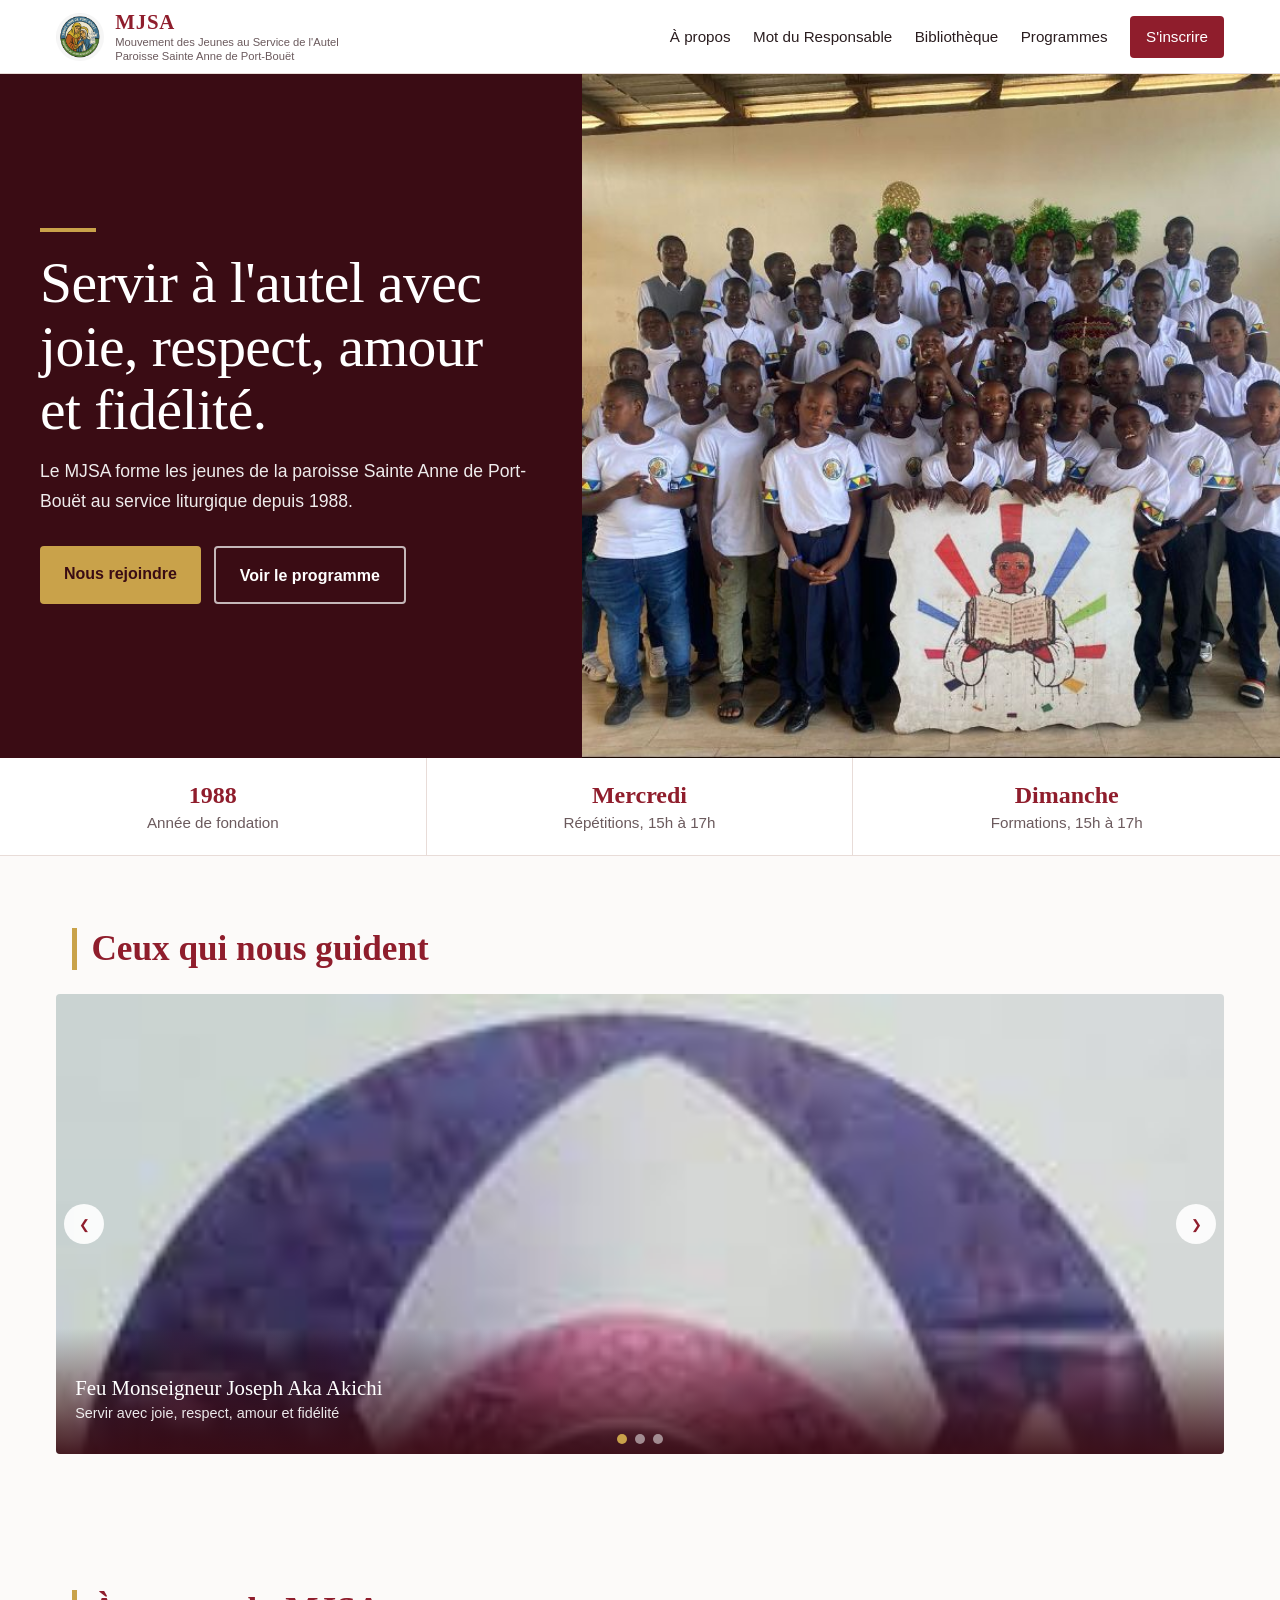
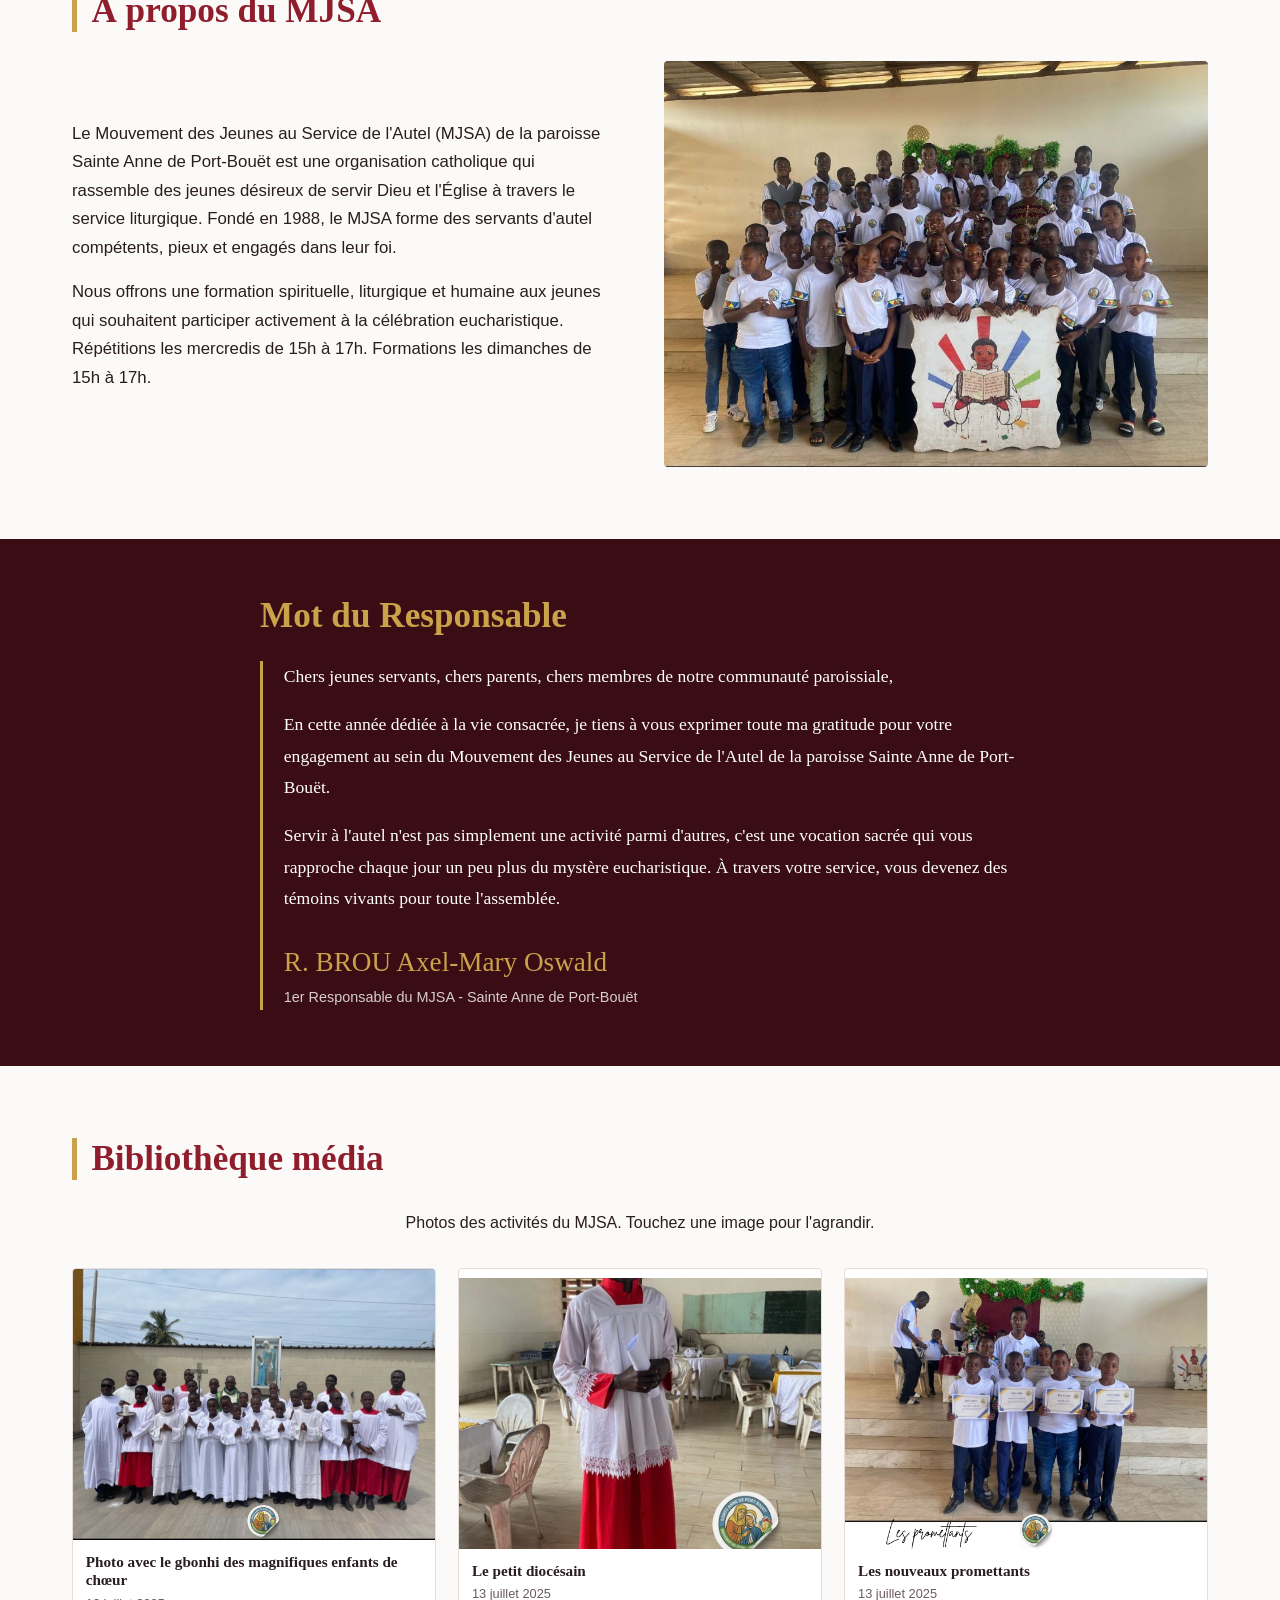
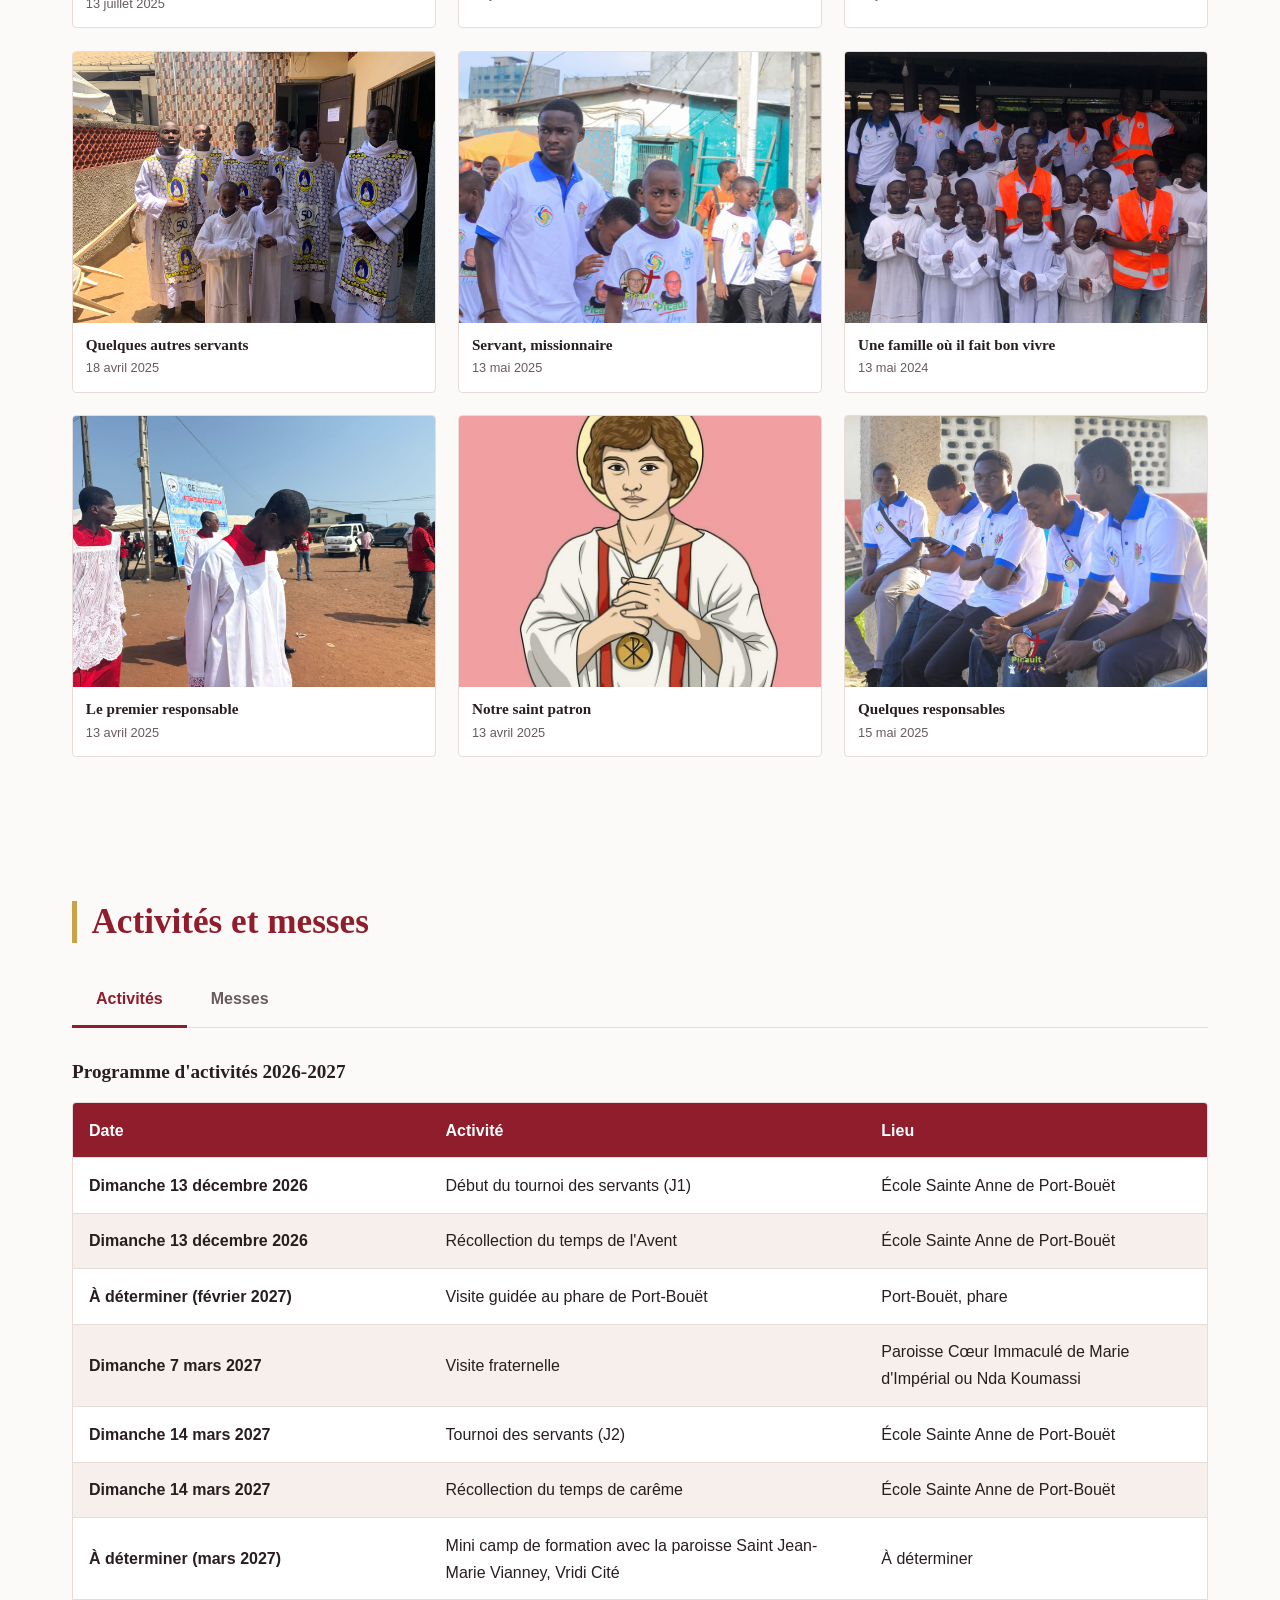
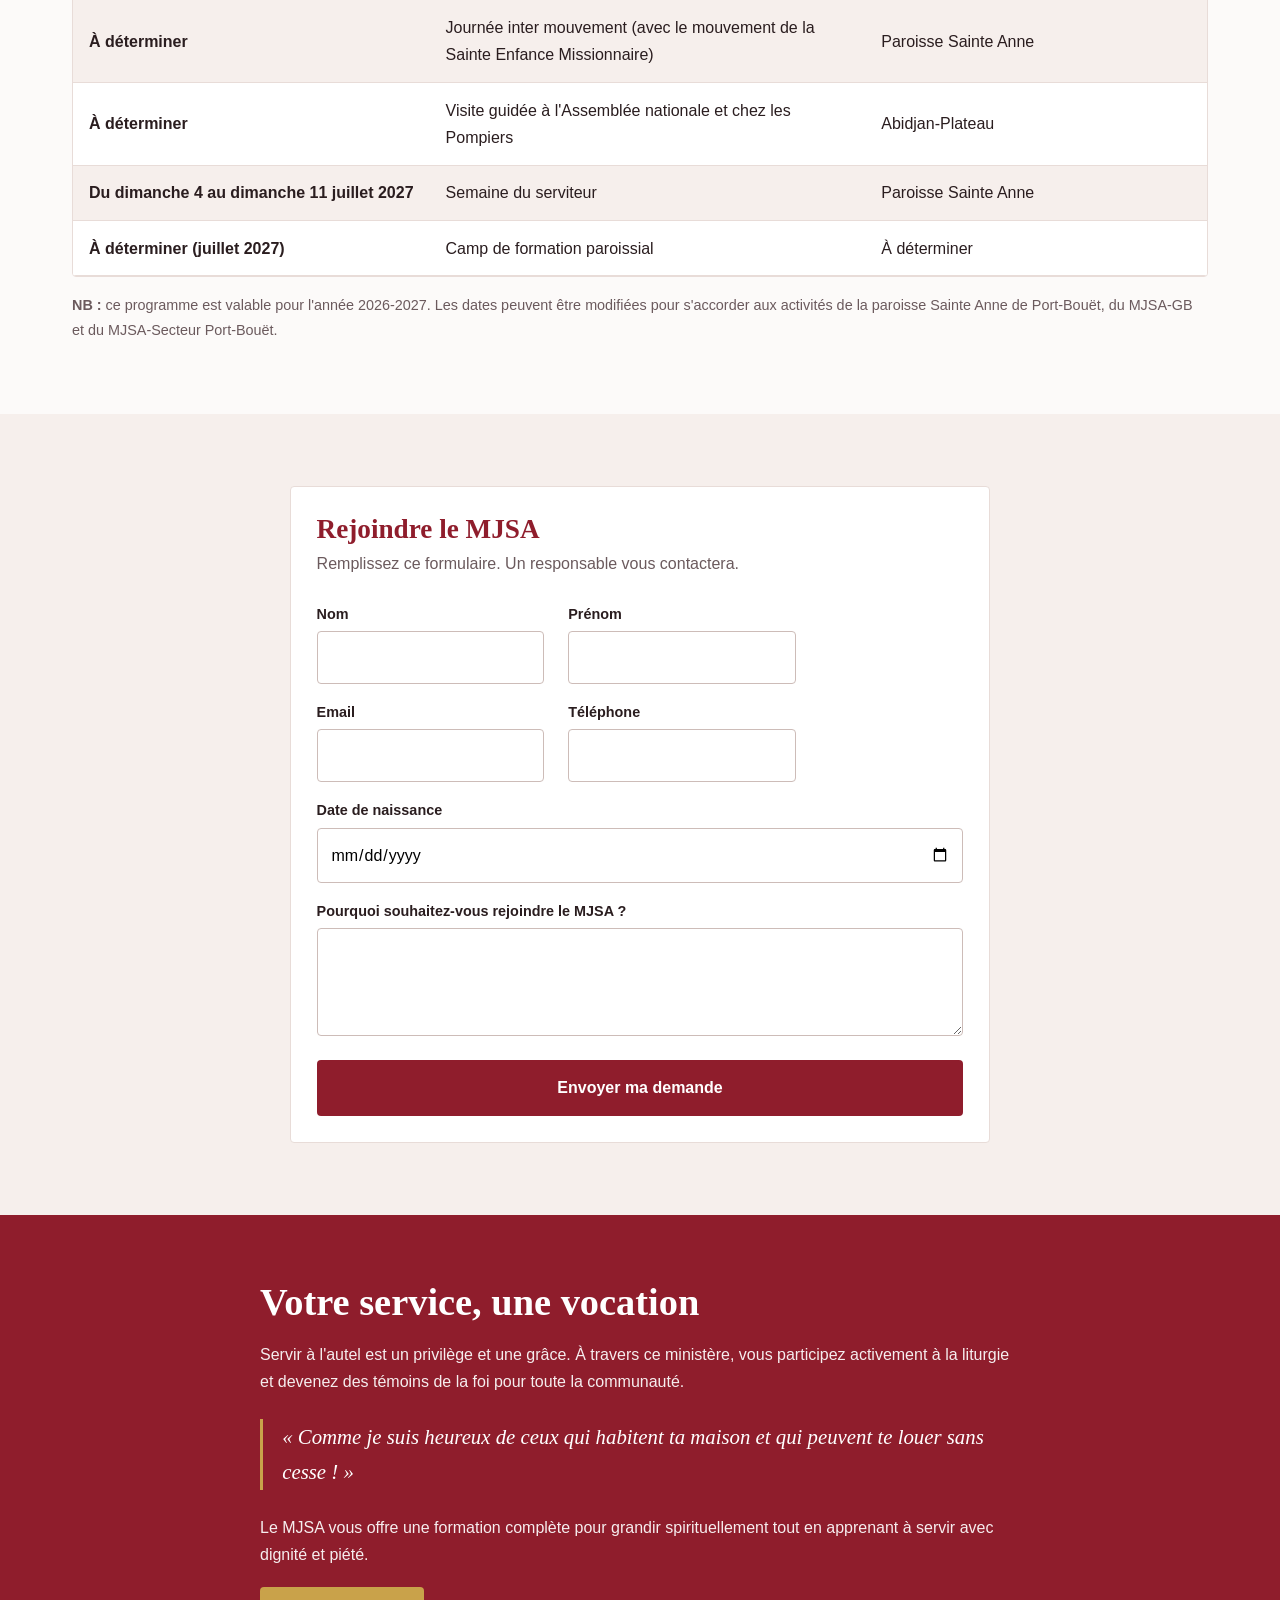
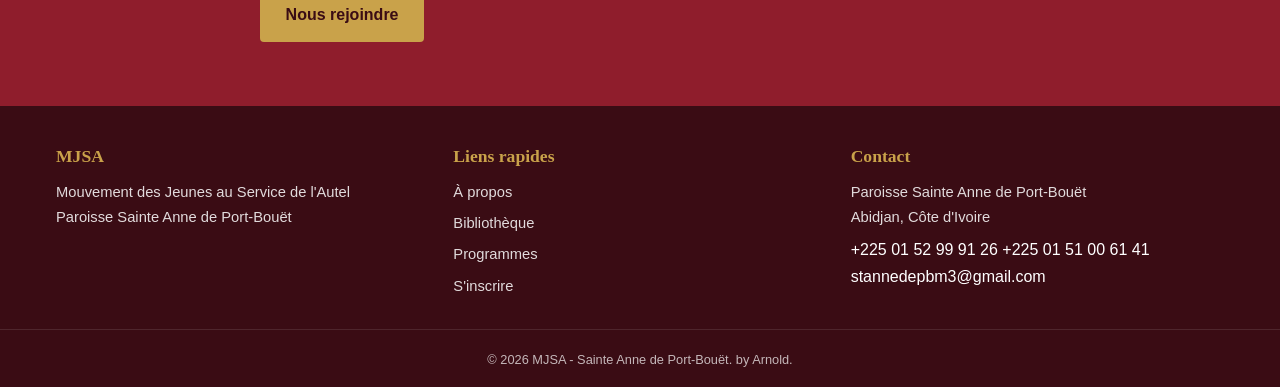
==== commit ed2d2385: "Update index.html" ====
--- a/index.html
+++ b/index.html
@@ -93,10 +93,10 @@
     <h2>Mot du Responsable</h2>
     <div class="message-content">
       <p>Chers jeunes servants, chers parents, chers membres de notre communauté paroissiale,</p>
-      <p>En cette année dédiée à la jeunesse et au service liturgique, je tiens à vous exprimer toute ma gratitude pour votre engagement au sein du Mouvement des Jeunes au Service de l'Autel de la paroisse Sainte Anne de Port-Bouët.</p>
+      <p>En cette année dédiée à la vie consacrée, je tiens à vous exprimer toute ma gratitude pour votre engagement au sein du Mouvement des Jeunes au Service de l'Autel de la paroisse Sainte Anne de Port-Bouët.</p>
       <p>Servir à l'autel n'est pas simplement une activité parmi d'autres, c'est une vocation sacrée qui vous rapproche chaque jour un peu plus du mystère eucharistique. À travers votre service, vous devenez des témoins vivants pour toute l'assemblée.</p>
       <div class="signature">R. BROU Axel-Mary Oswald</div>
-      <div class="responsable-title">Responsable du MJSA - Sainte Anne de Port-Bouët</div>
+      <div class="responsable-title"> 1er Responsable du MJSA - Sainte Anne de Port-Bouët</div>
     </div>
   </div>
 </section>
@@ -177,10 +177,10 @@
       <p>Paroisse Sainte Anne de Port-Bouët<br>Abidjan, Côte d'Ivoire</p>
       <a href="tel:+2250152999126">+225 01 52 99 91 26</a>
       <a href="tel:+2250151006141">+225 01 51 00 61 41</a>
-      <a href="mailto:koffibossypatrick@gmail.com">koffibossypatrick@gmail.com</a>
+      <a href="mailto:koffibossypatrick@gmail.com">stannedepbm3@gmail.com</a>
     </div>
   </div>
-  <div class="copyright">&copy; <span id="year">2026</span> MJSA - Sainte Anne de Port-Bouët. Tous droits réservés.</div>
+  <div class="copyright">&copy; <span id="year">2026-2027</span> MJSA - Sainte Anne de Port-Bouët. by Arnold.</div>
 </footer>
 
 <div class="lightbox" id="lightbox" role="dialog" aria-modal="true" aria-label="Image agrandie">
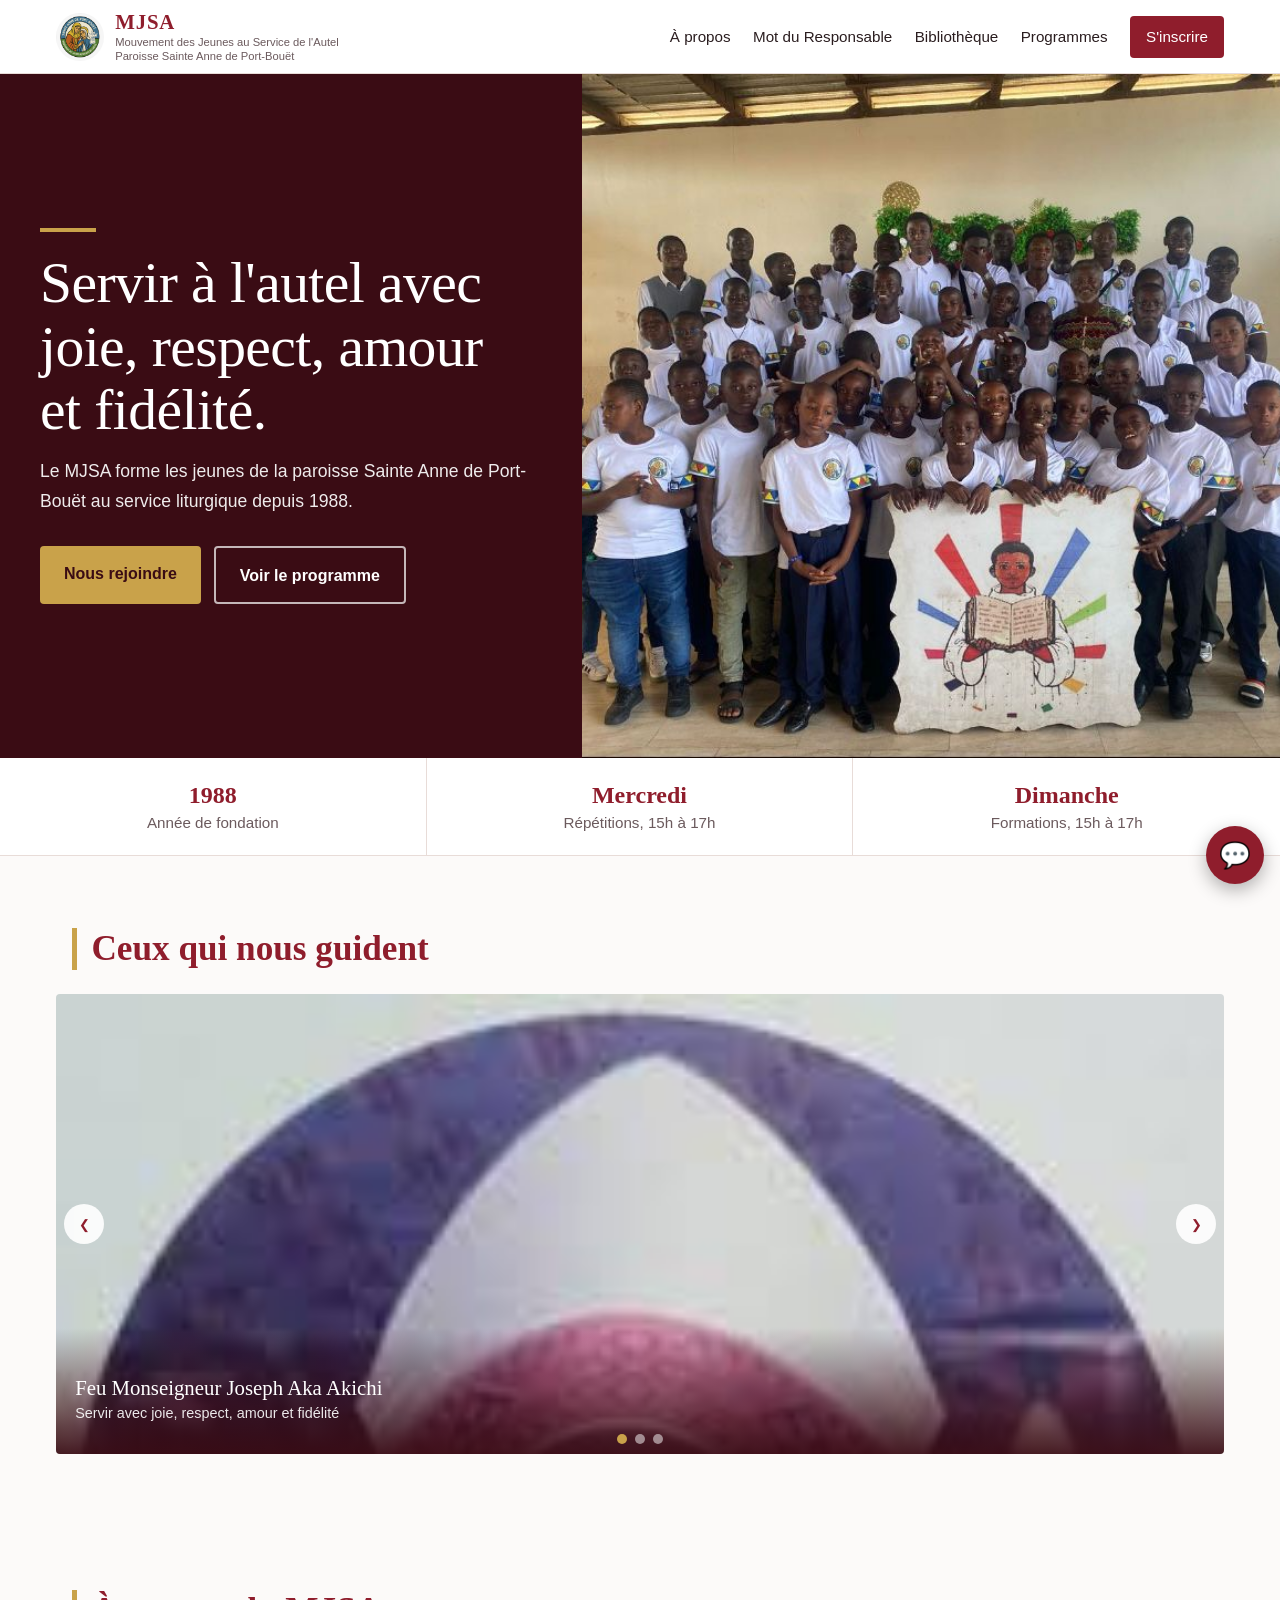
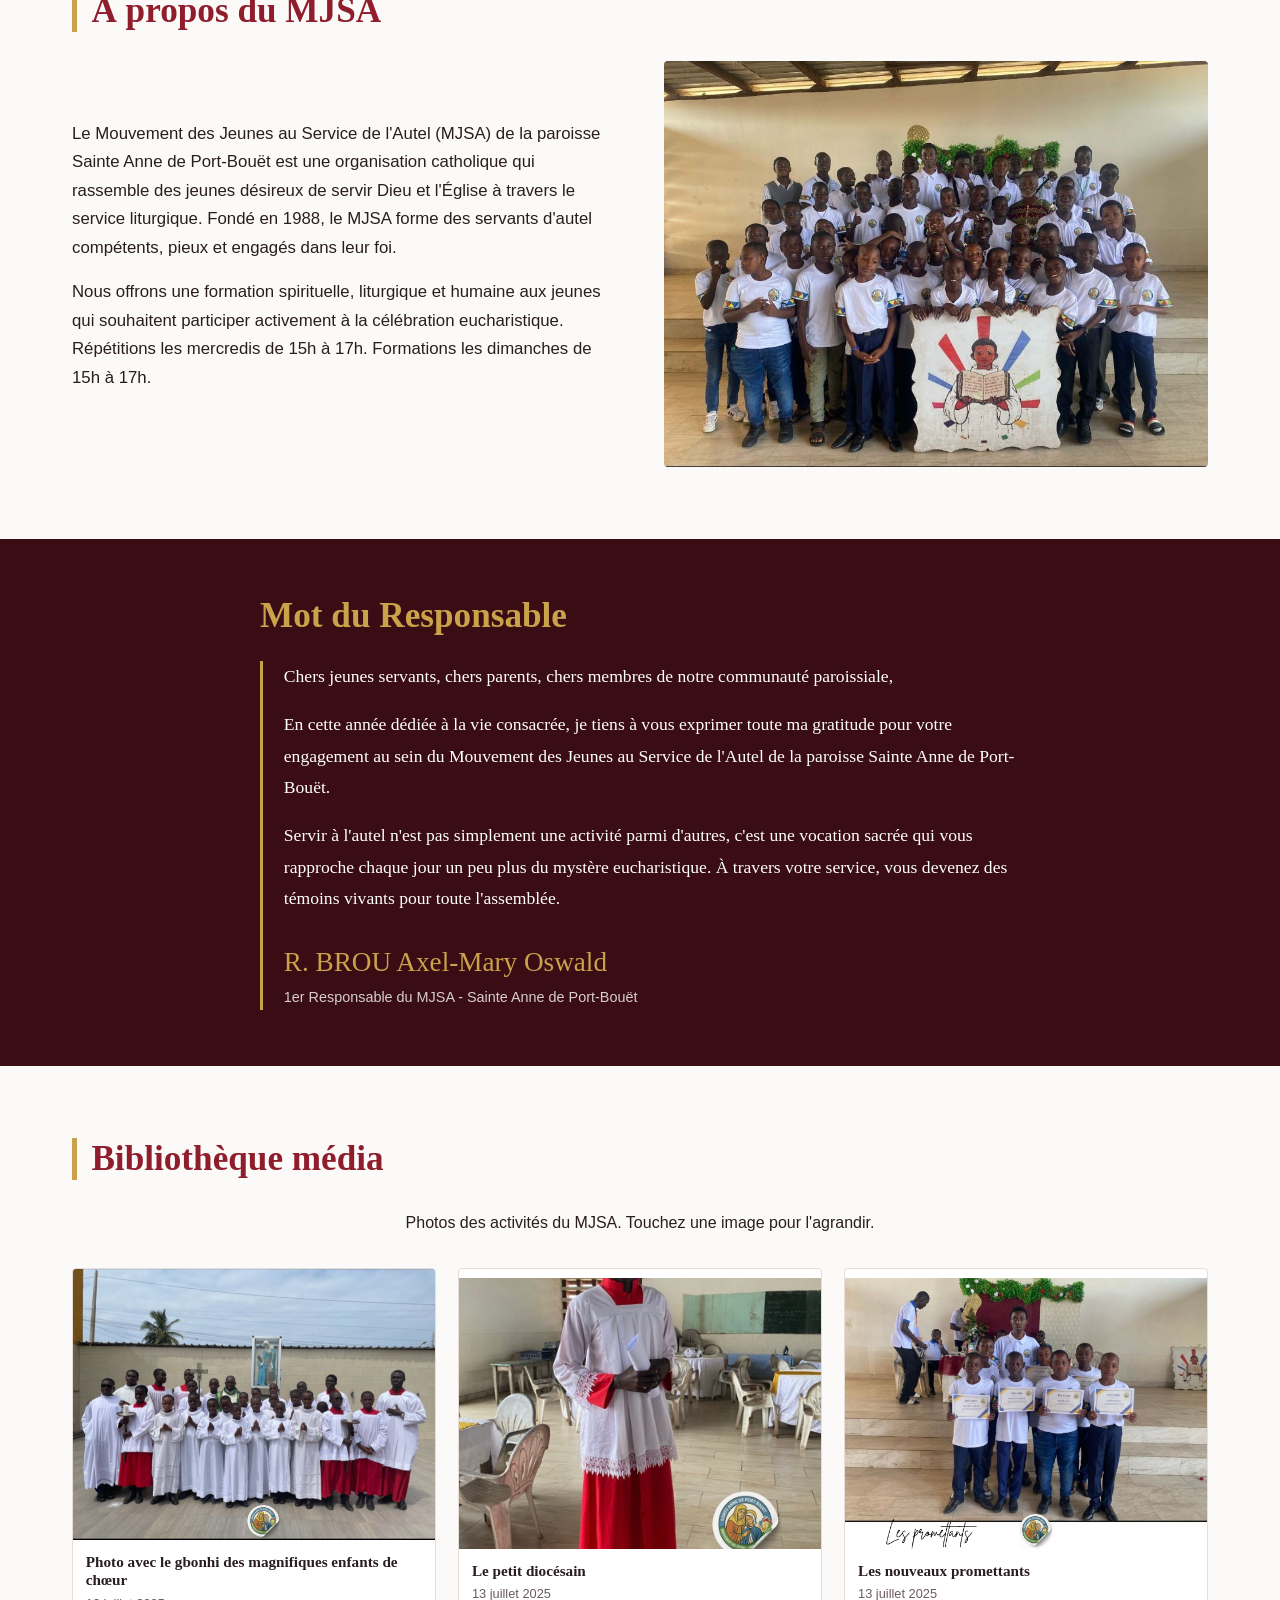
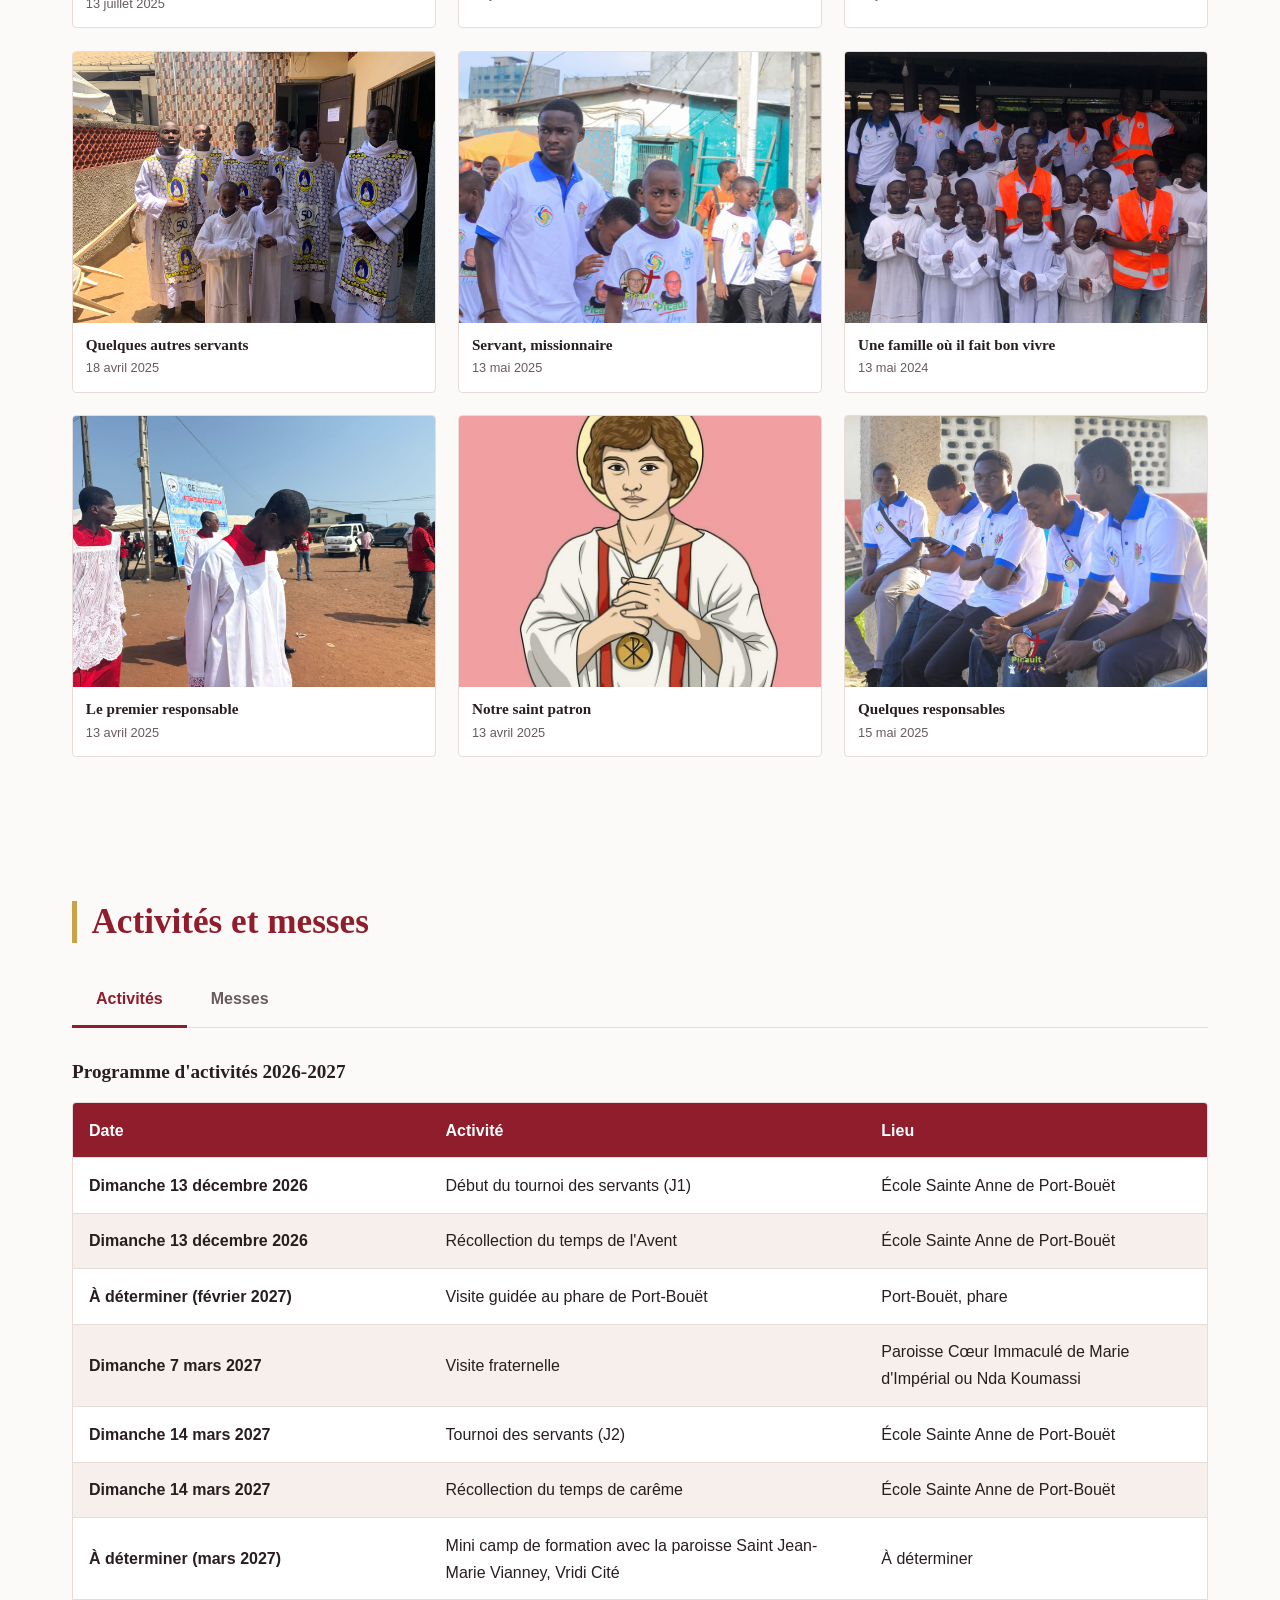
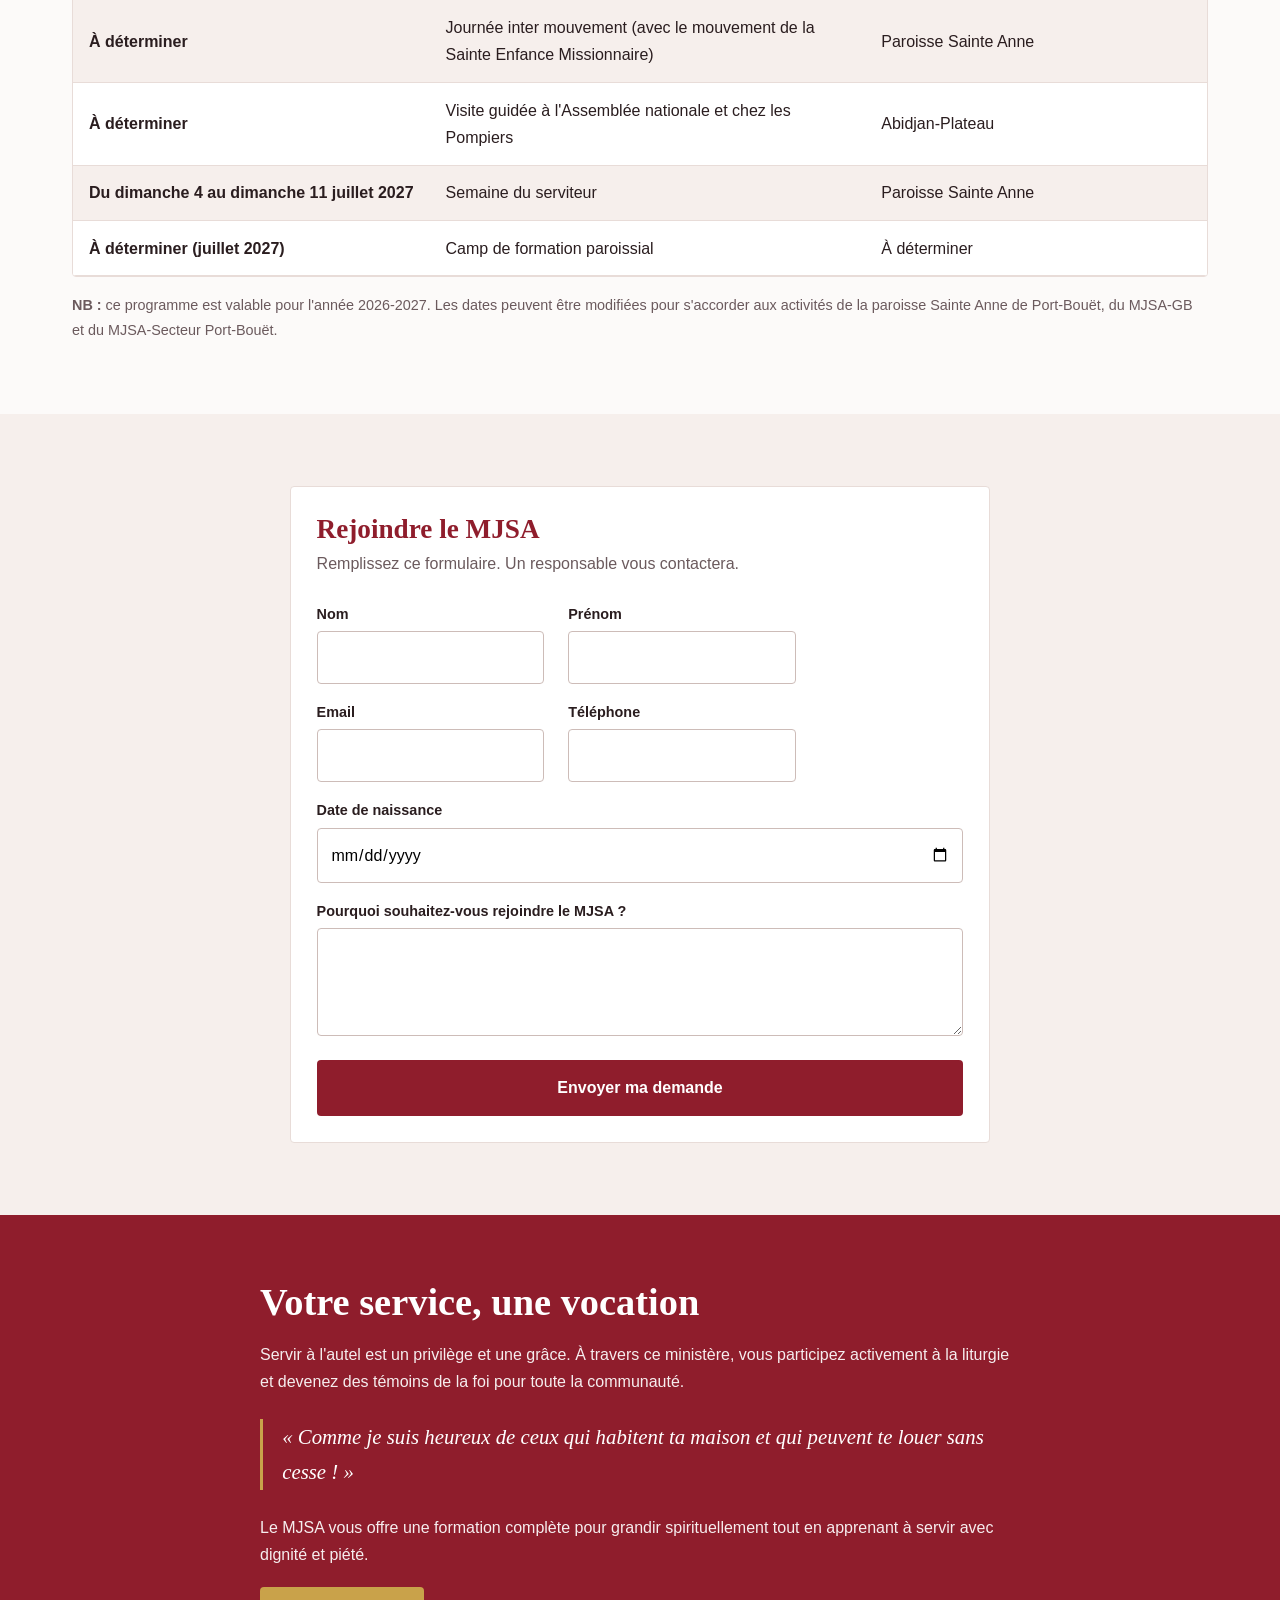
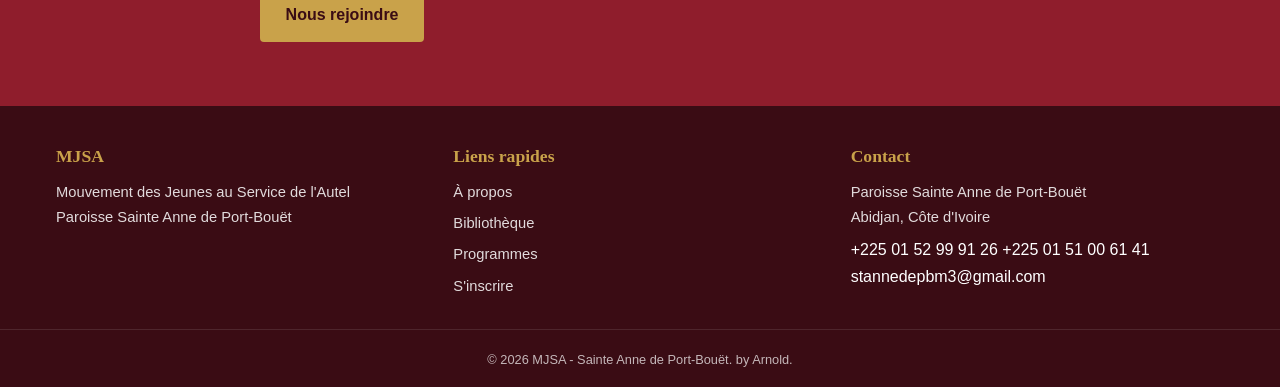
==== commit 6cef0a30: "Add assistant.js script to index.html" ====
--- a/index.html
+++ b/index.html
@@ -190,5 +190,6 @@
 </div>
 
 <script src="script.js"></script>
+<script src="assistant.js"></script>
 </body>
 </html>
--- a/style.css
+++ b/style.css
@@ -229,3 +229,16 @@
 .infos-item strong{font-size:1.5rem}
 .infos-item span{font-size:.95rem}
 }
+
+/* ===== Cartes des messes ===== */
+.mass-day{padding:0;overflow:hidden}
+.mass-head{display:flex;justify-content:space-between;align-items:center;gap:1rem;padding:.9rem 1.1rem;background:var(--tint);border-bottom:1px solid var(--line)}
+.mass-head h3{margin:0;padding:0;border:0;font-size:1.15rem;color:var(--red)}
+.mass-type{display:block;font-size:.85rem;color:var(--muted)}
+.mass-time{font-family:Georgia,serif;font-weight:700;font-size:1.1rem;color:#fff;background:var(--red);border-radius:4px;padding:.35rem .8rem;white-space:nowrap}
+.mass-day .servant-grid{padding:1rem 1.1rem}
+.servant-empty{grid-column:1/-1;color:var(--muted);font-style:italic;padding:.3rem 0}
+@media(min-width:769px){
+#masses-list{display:grid;grid-template-columns:repeat(2,1fr);gap:1rem}
+.mass-day{margin-bottom:0}
+}
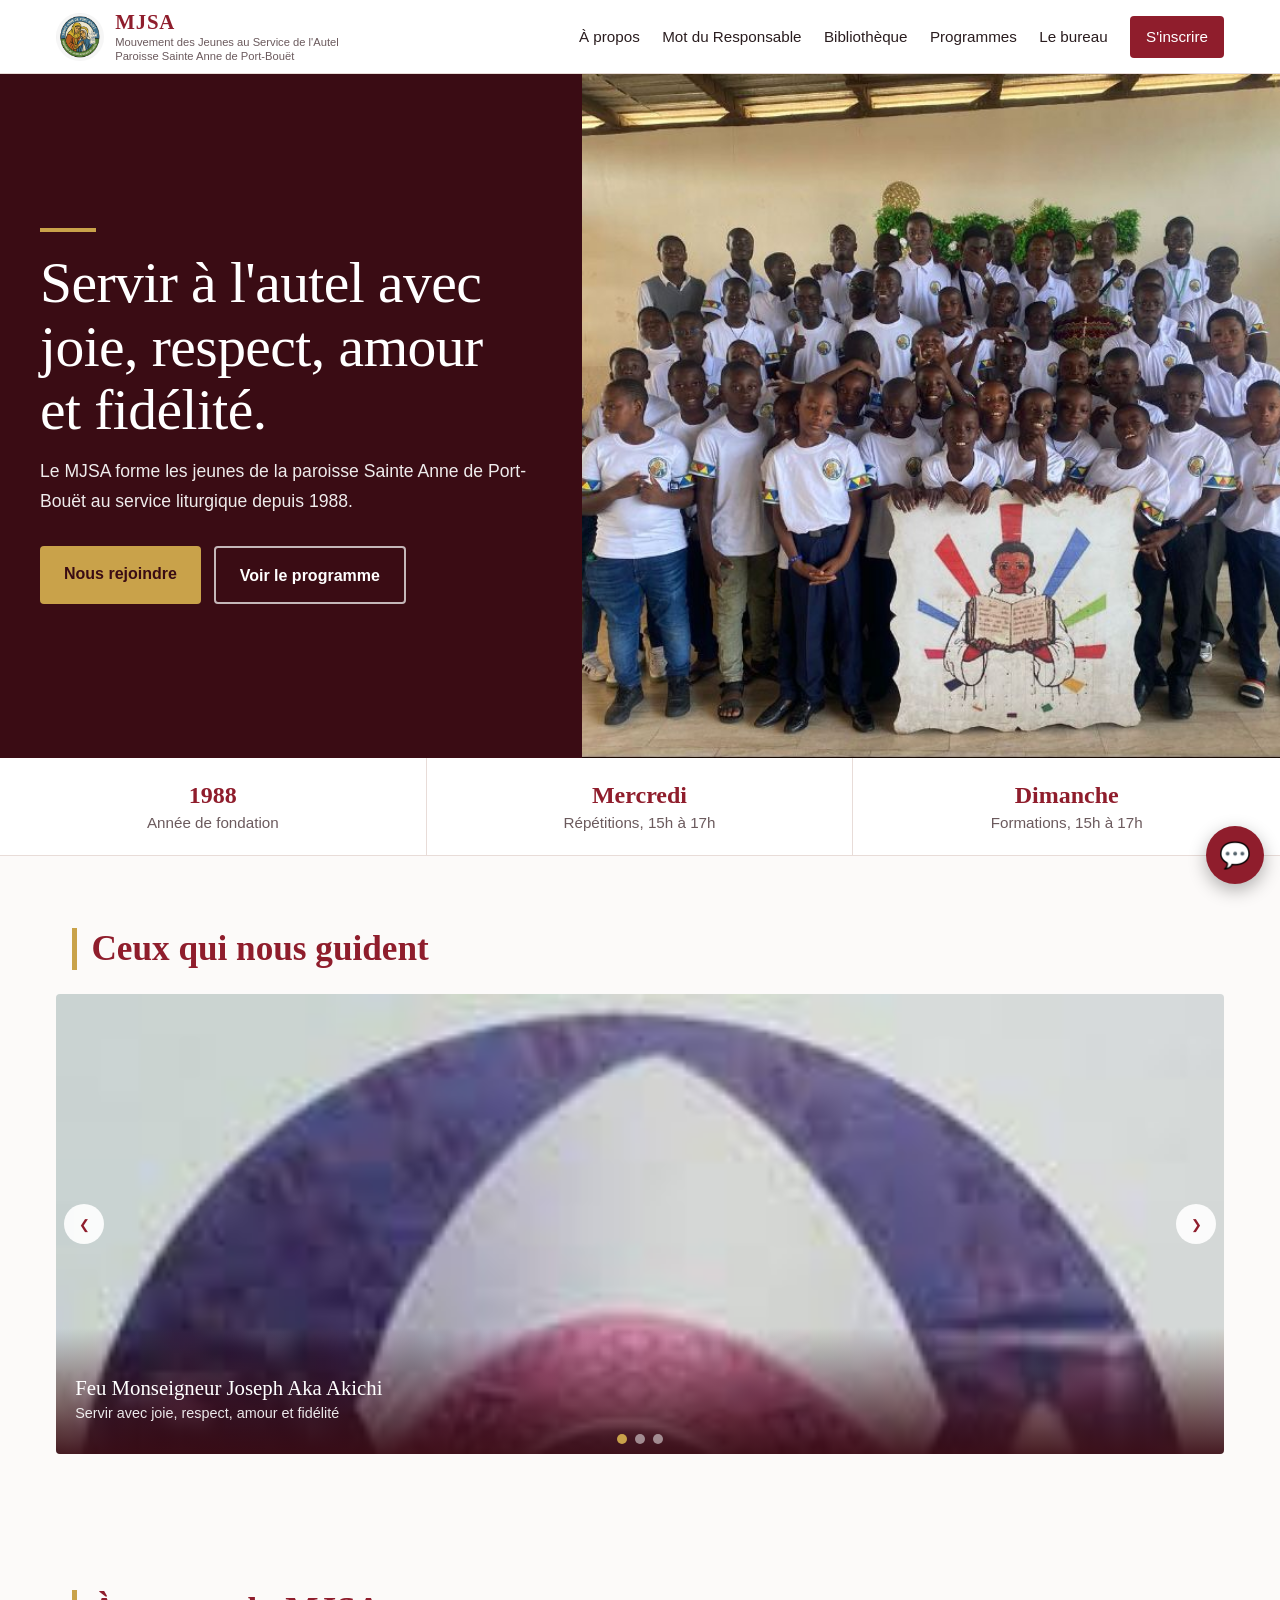
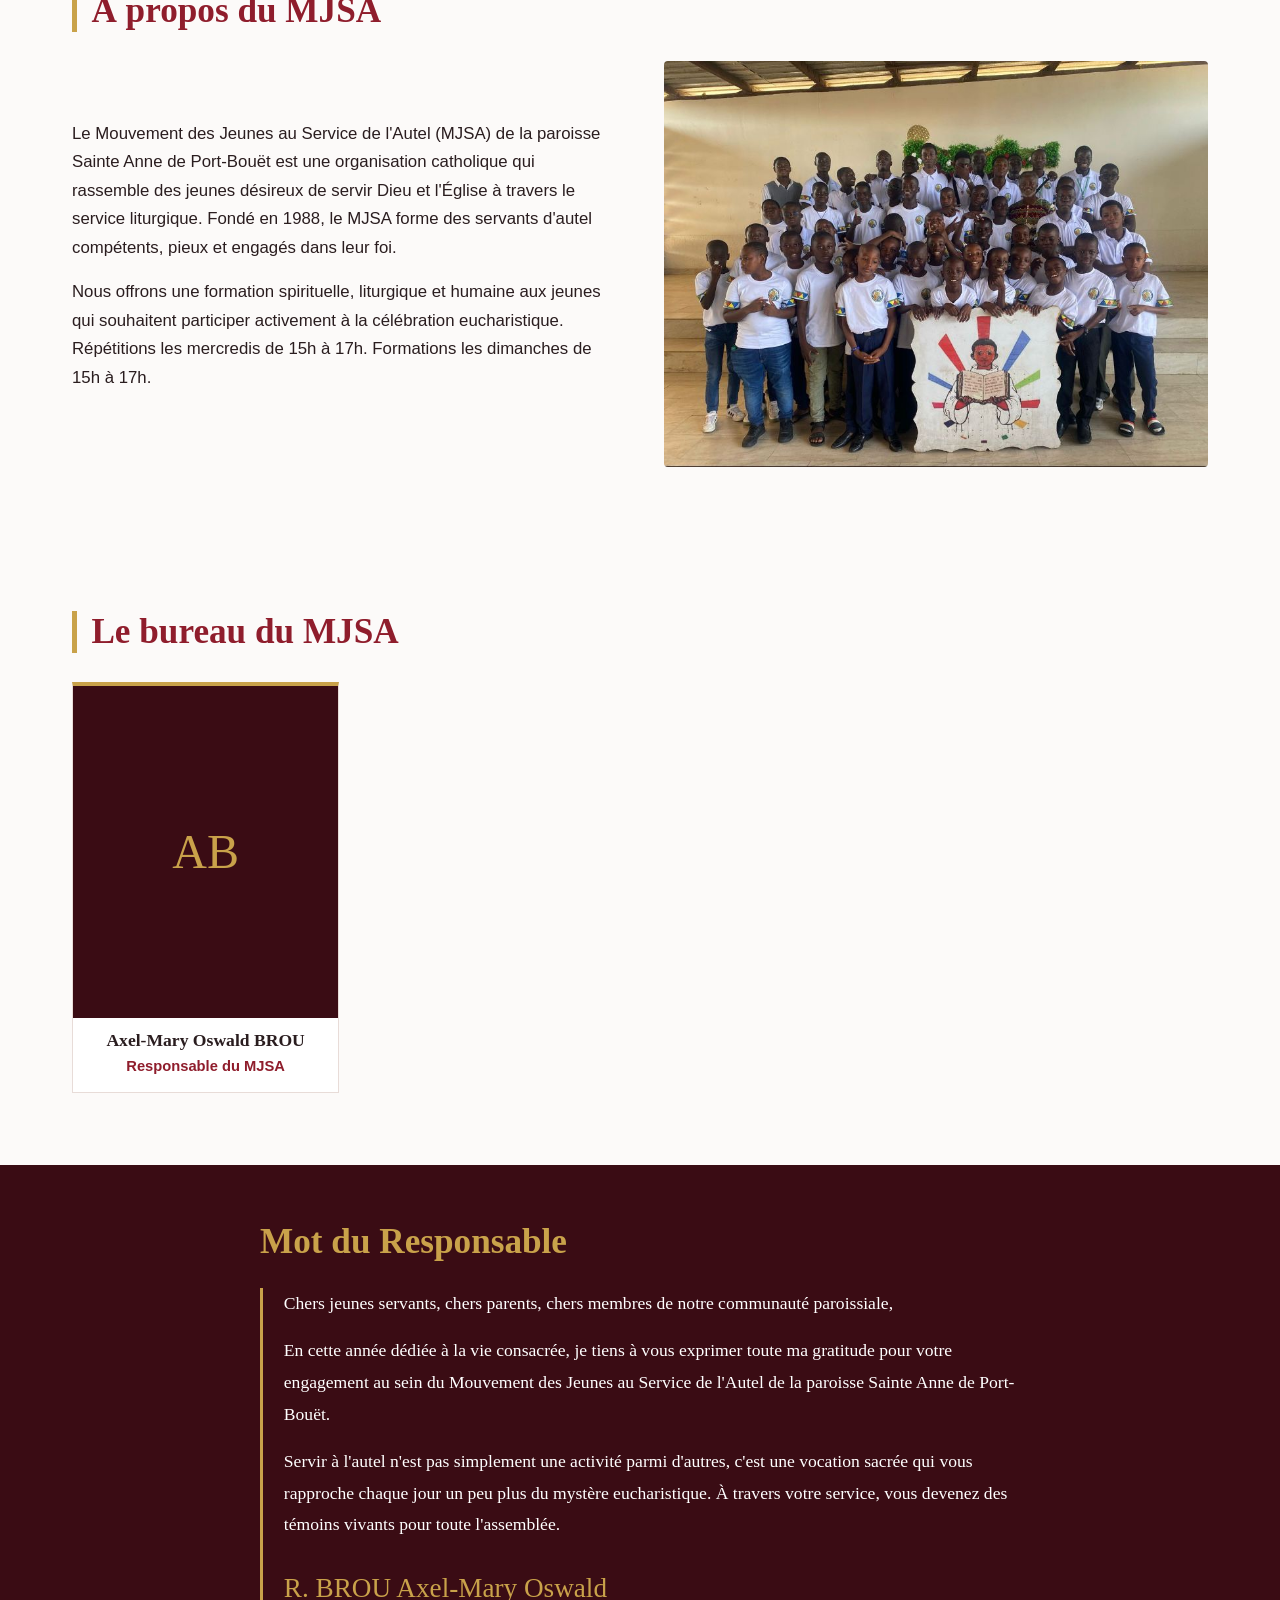
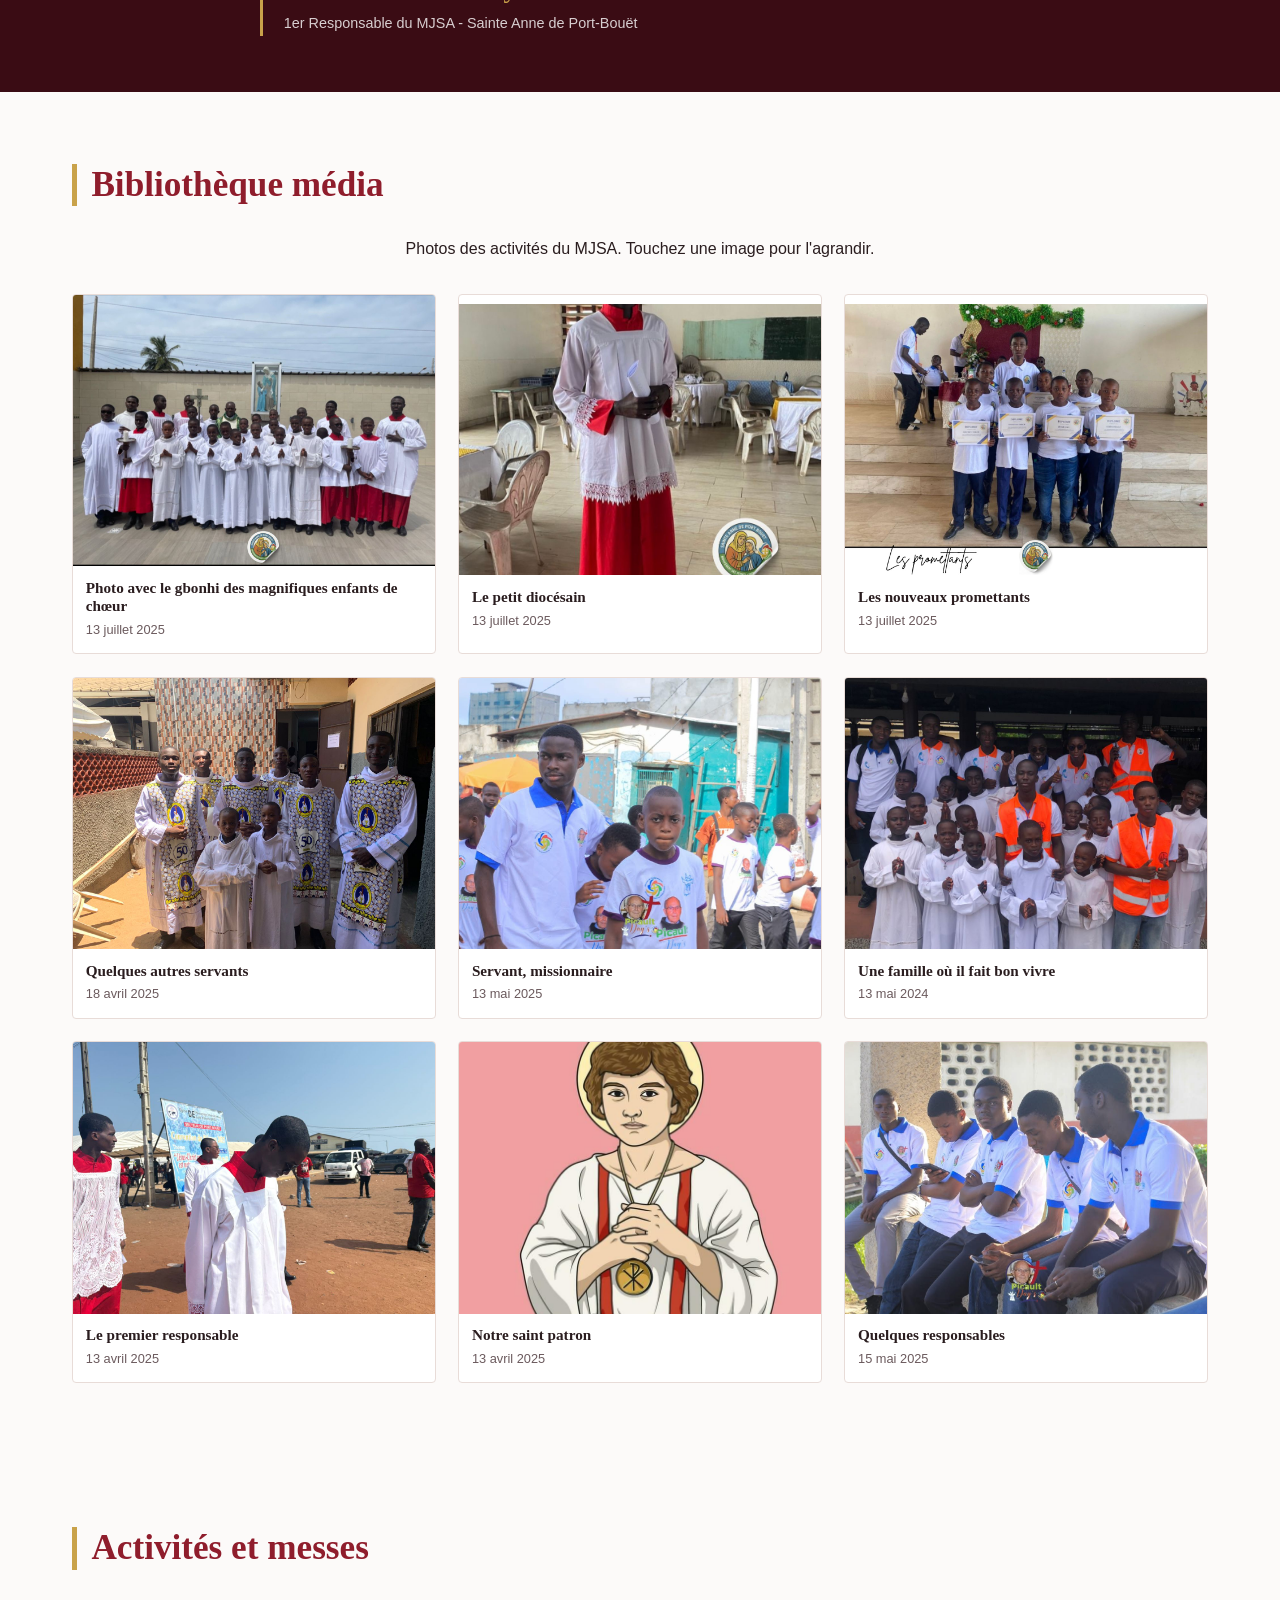
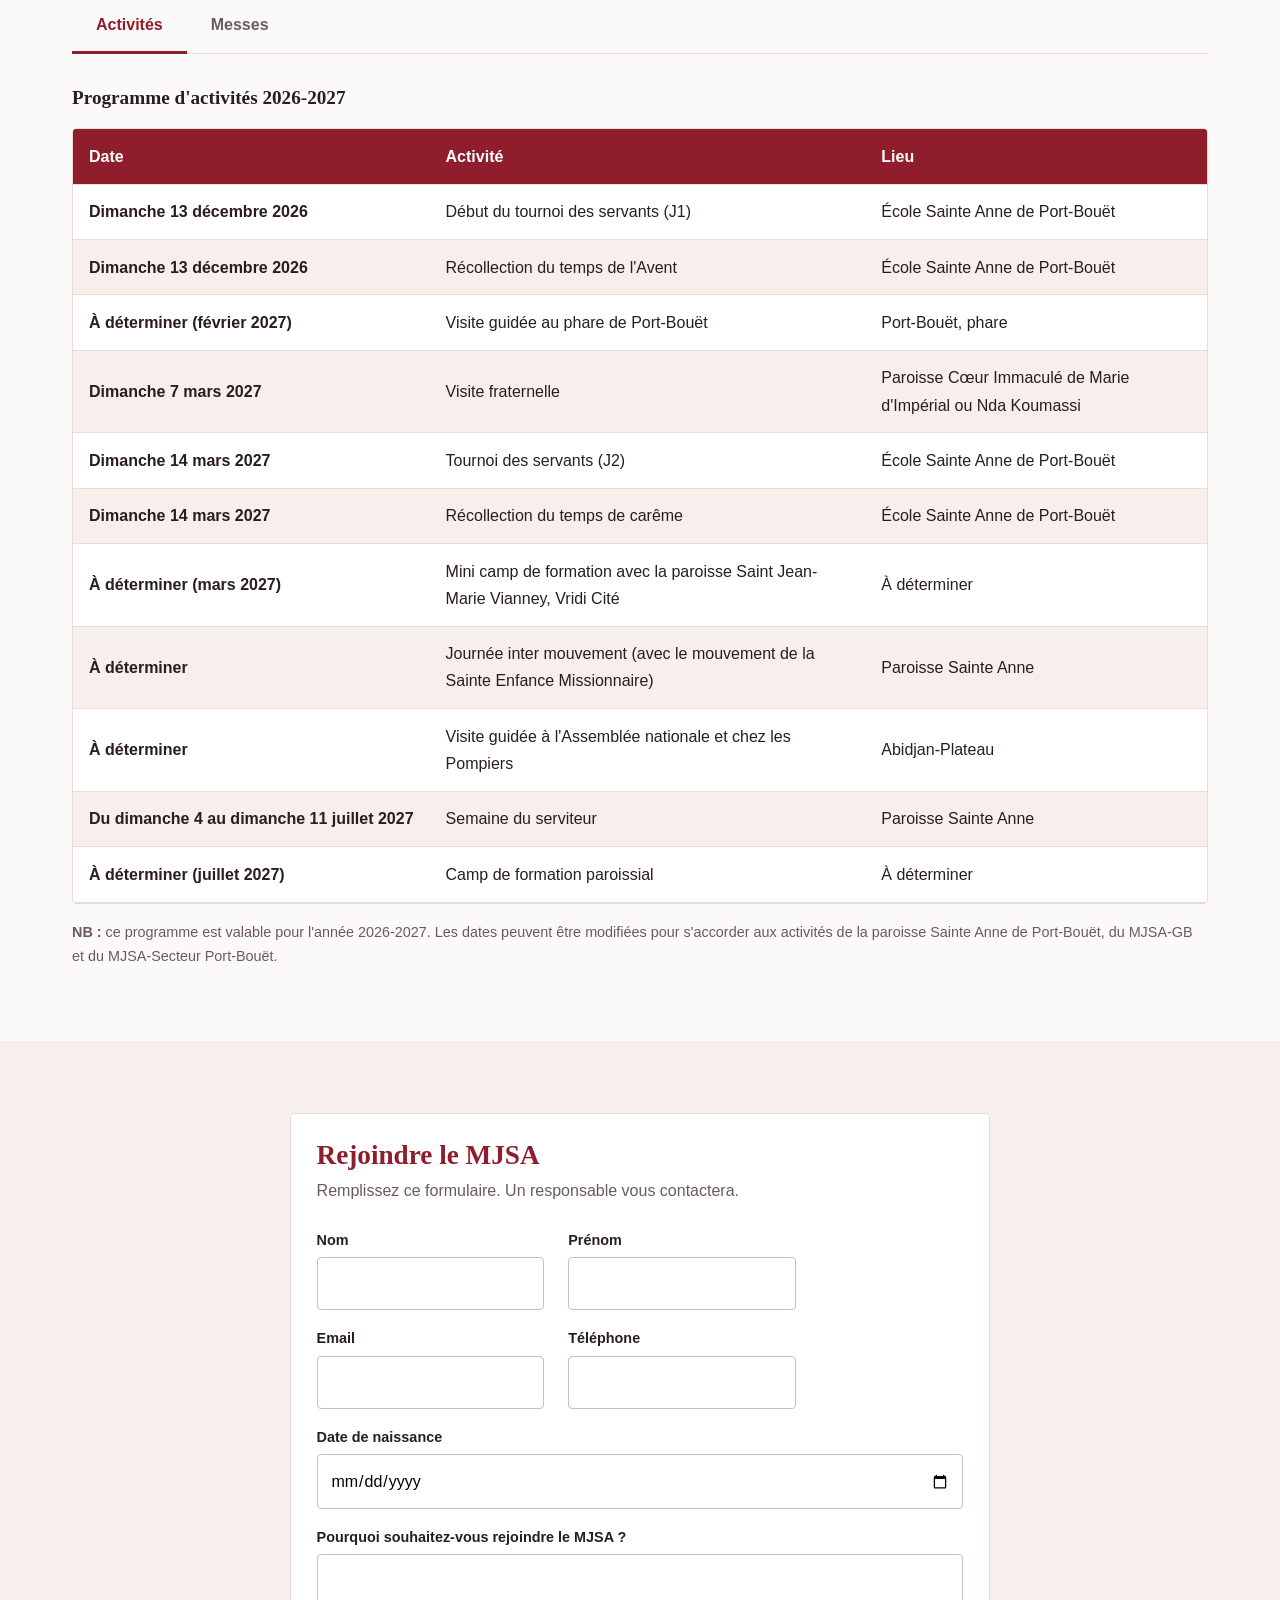
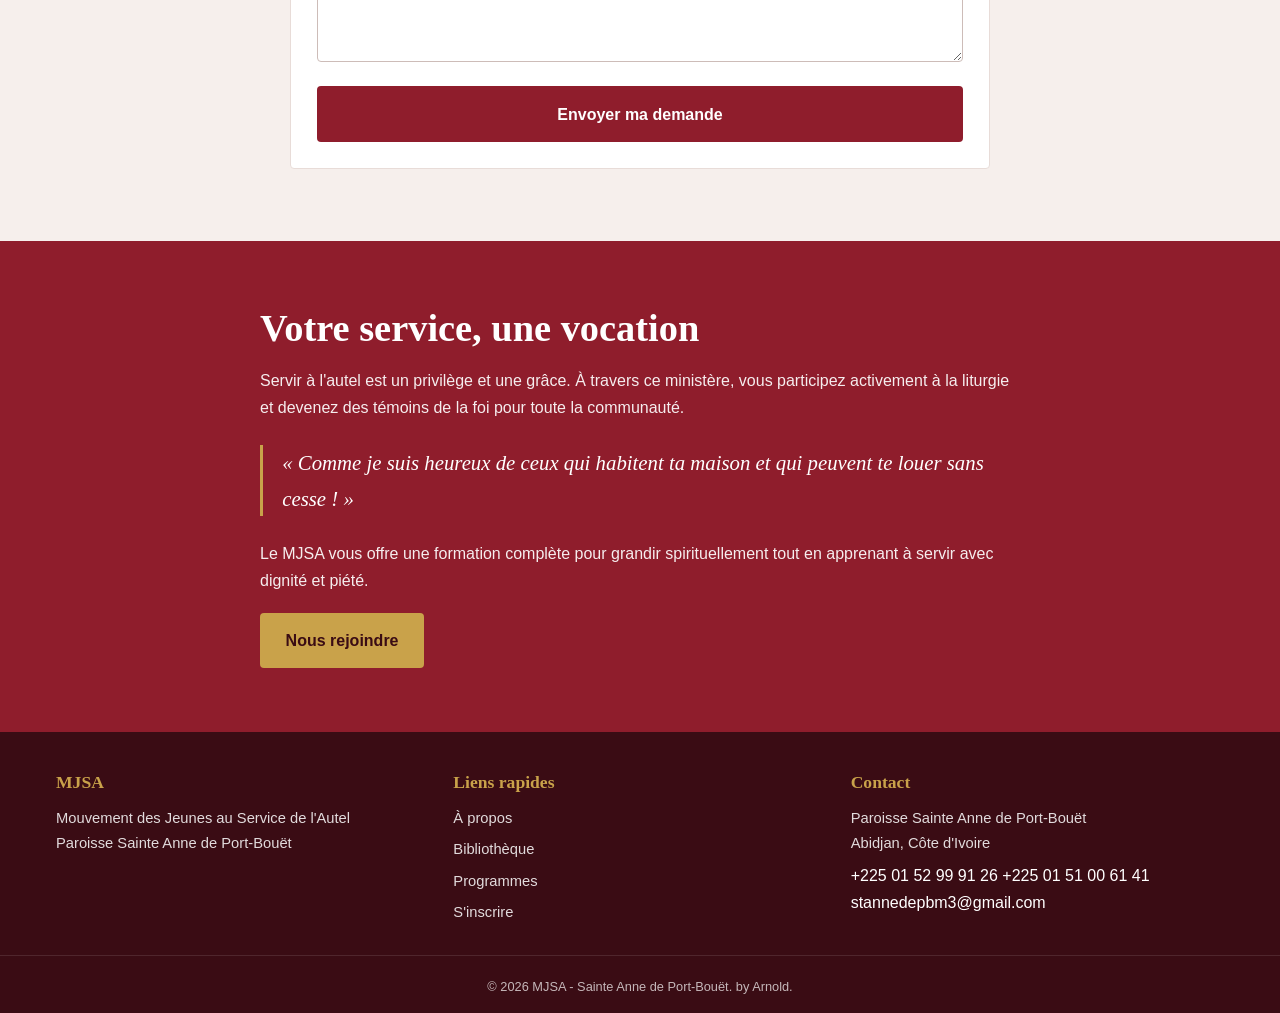
==== commit 00f2ec9b: "Update index.html" ====
--- a/index.html
+++ b/index.html
@@ -191,5 +191,6 @@
 
 <script src="script.js"></script>
 <script src="assistant.js"></script>
+<script src="bureau.js"></script>
 </body>
 </html>
